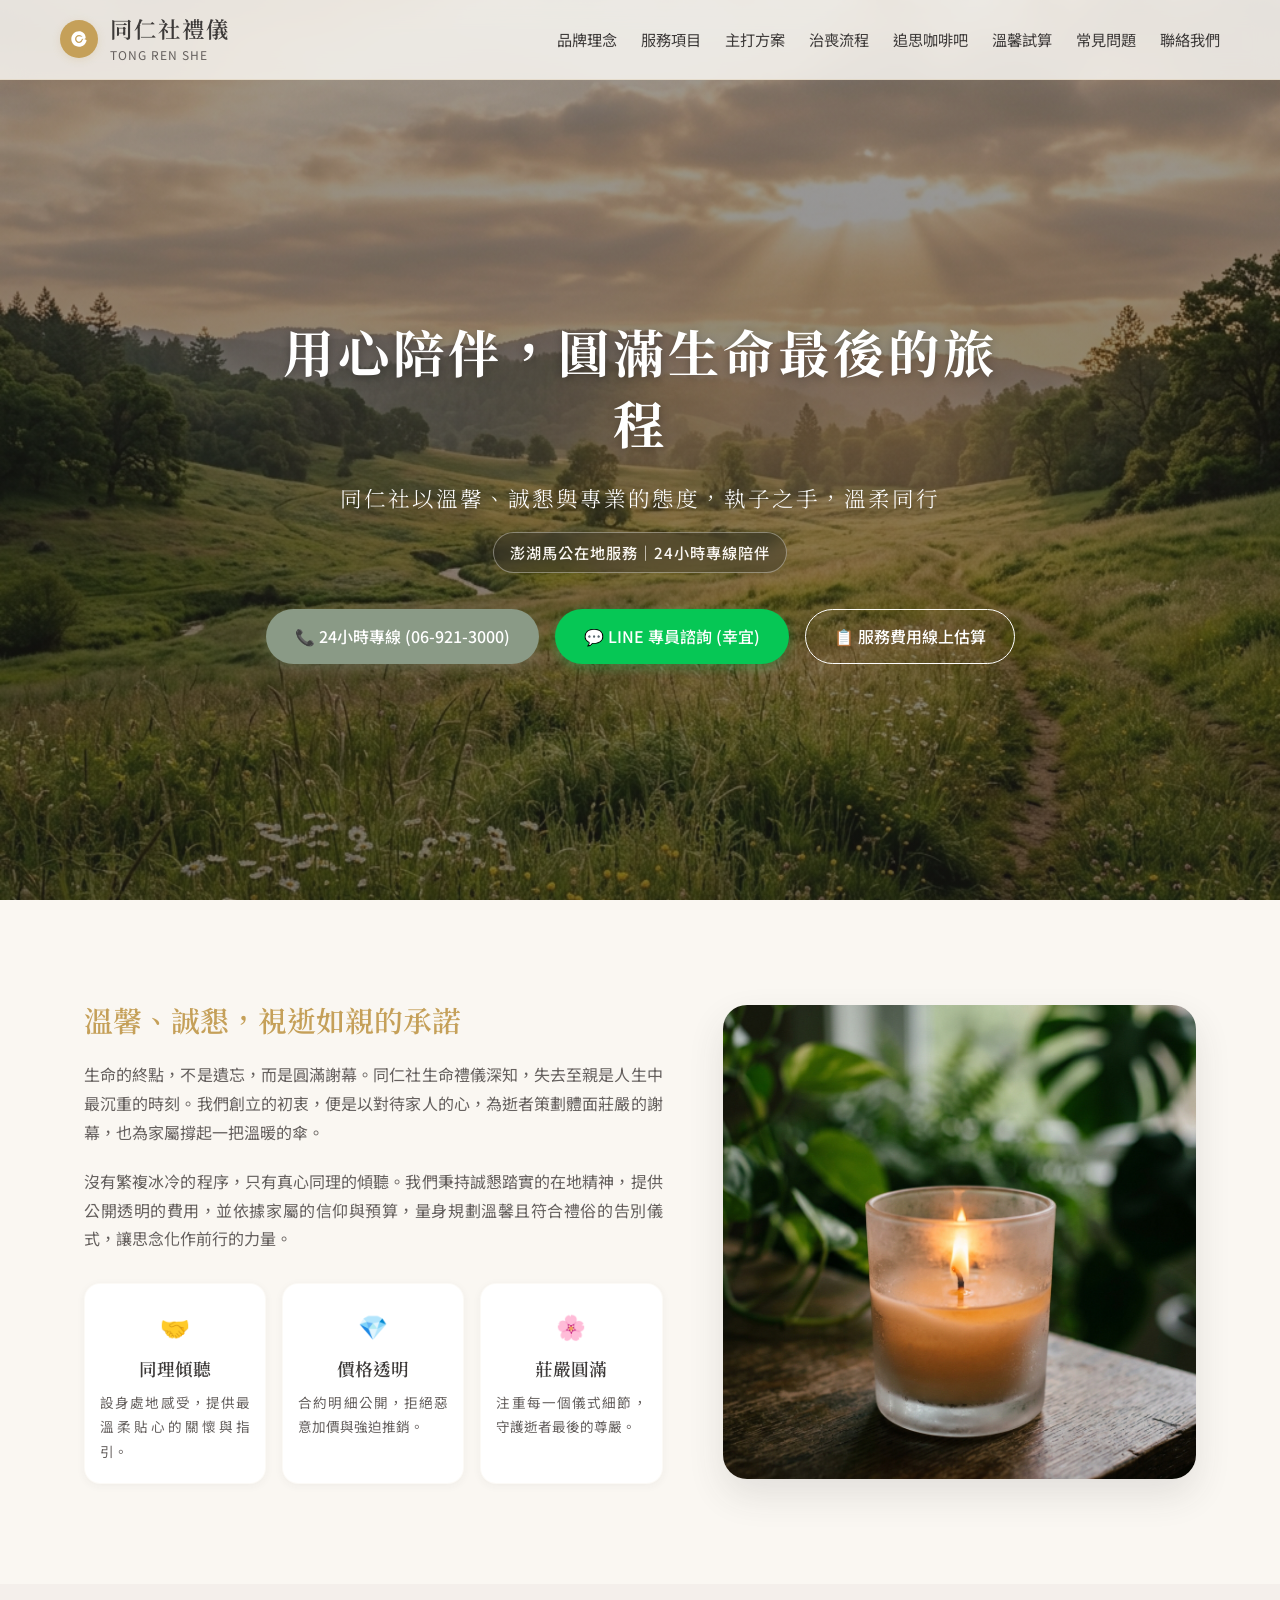
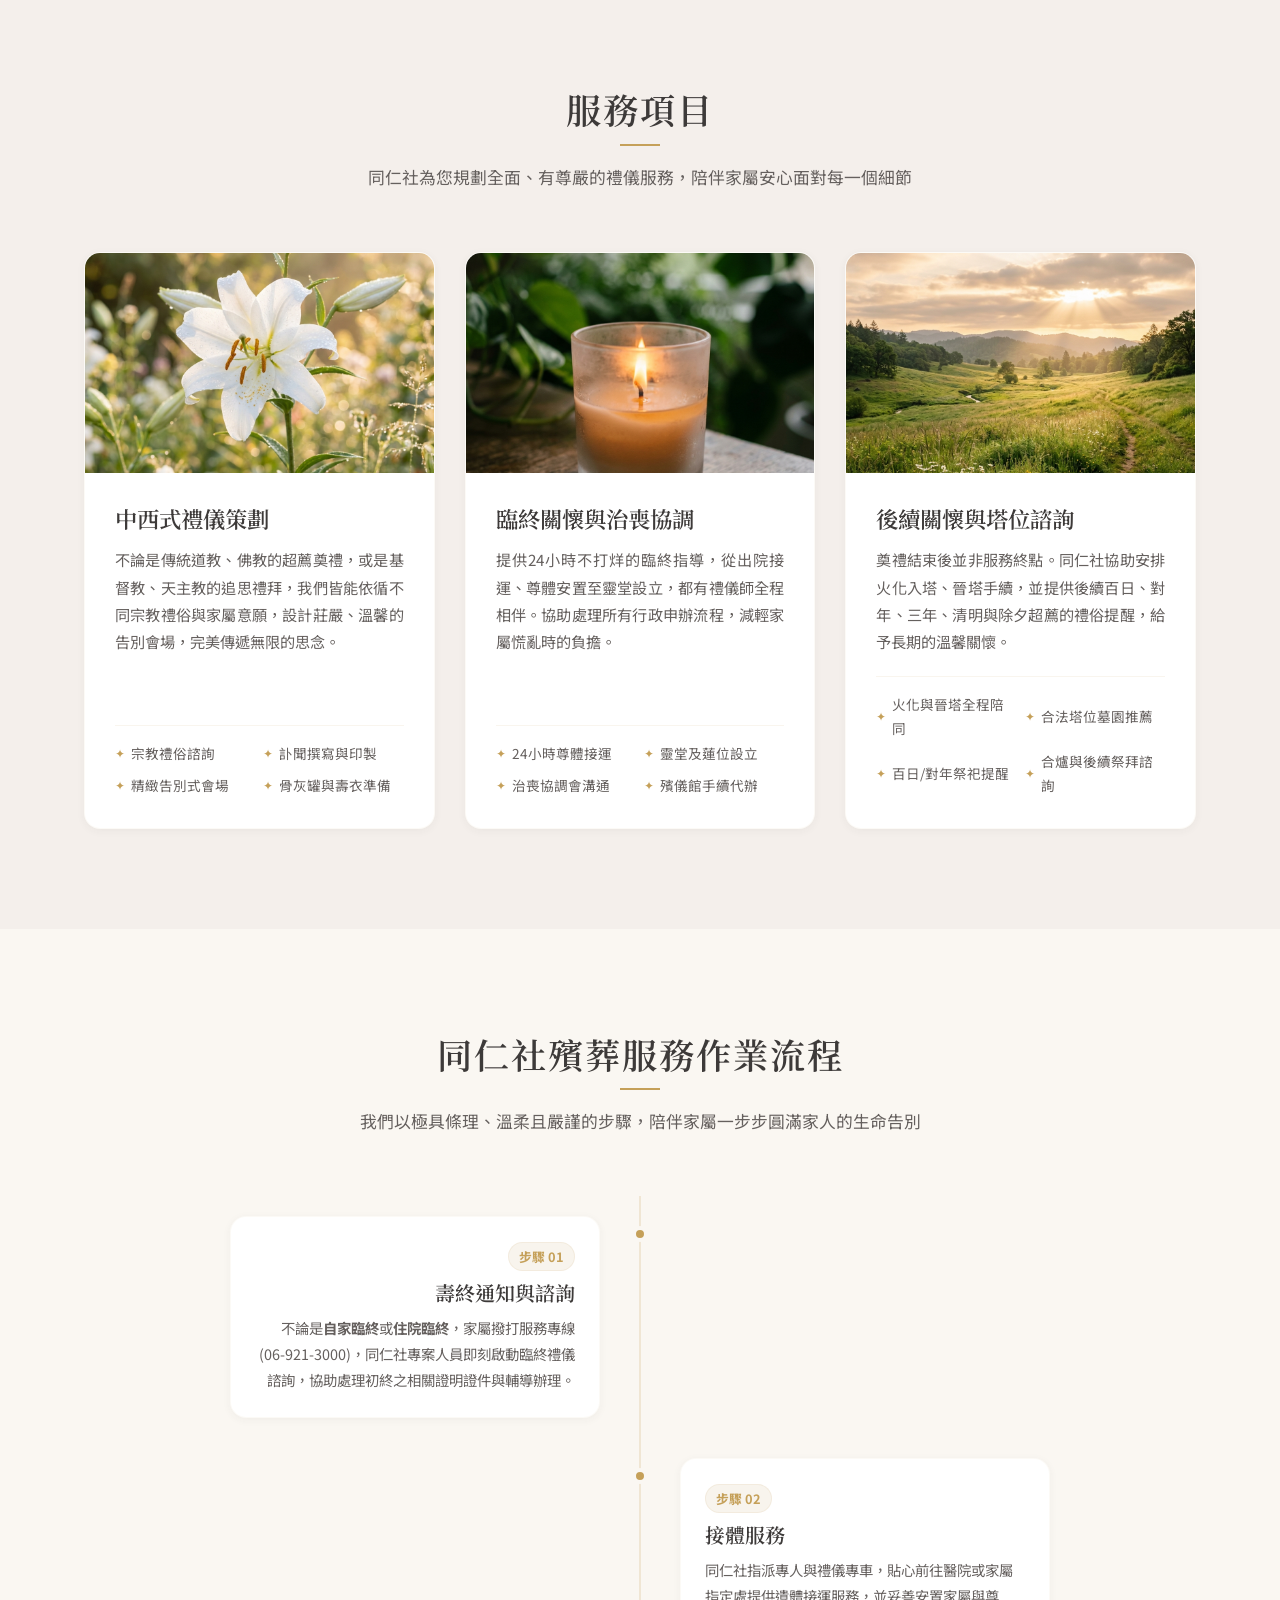
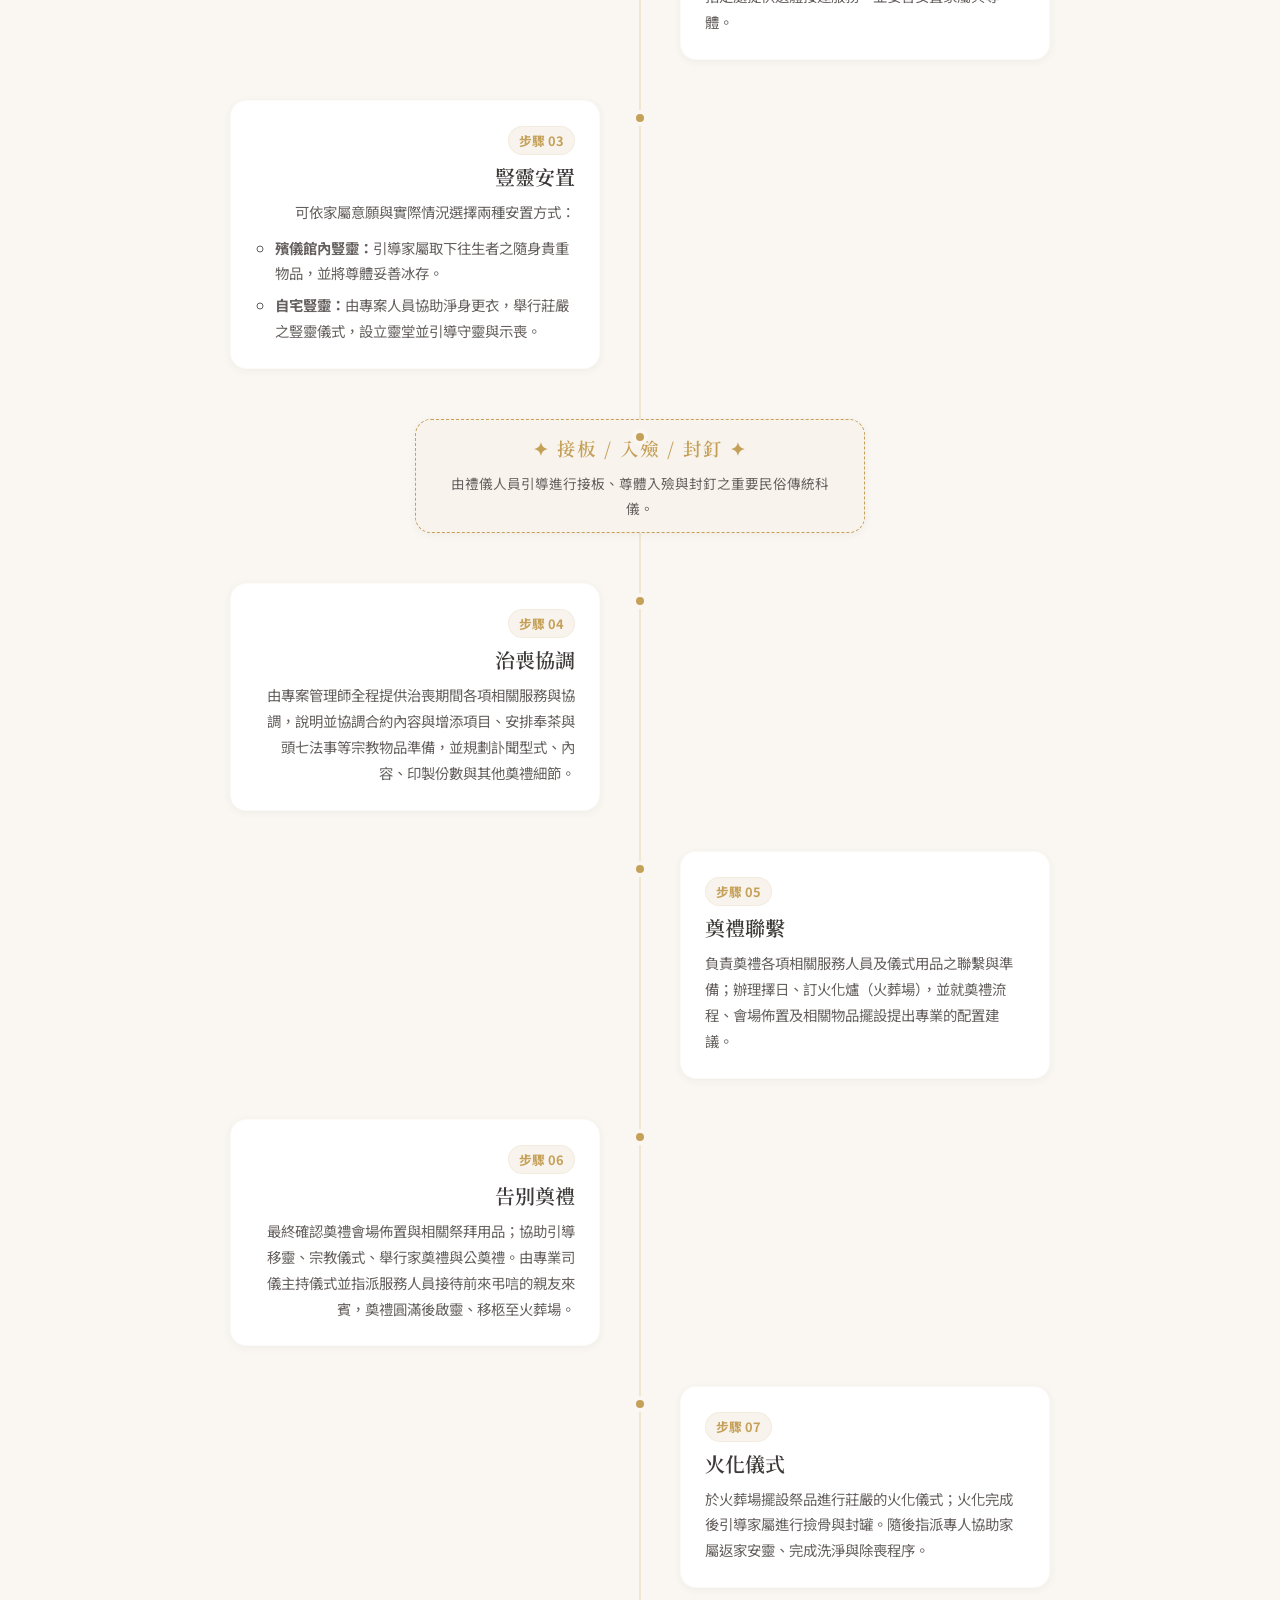
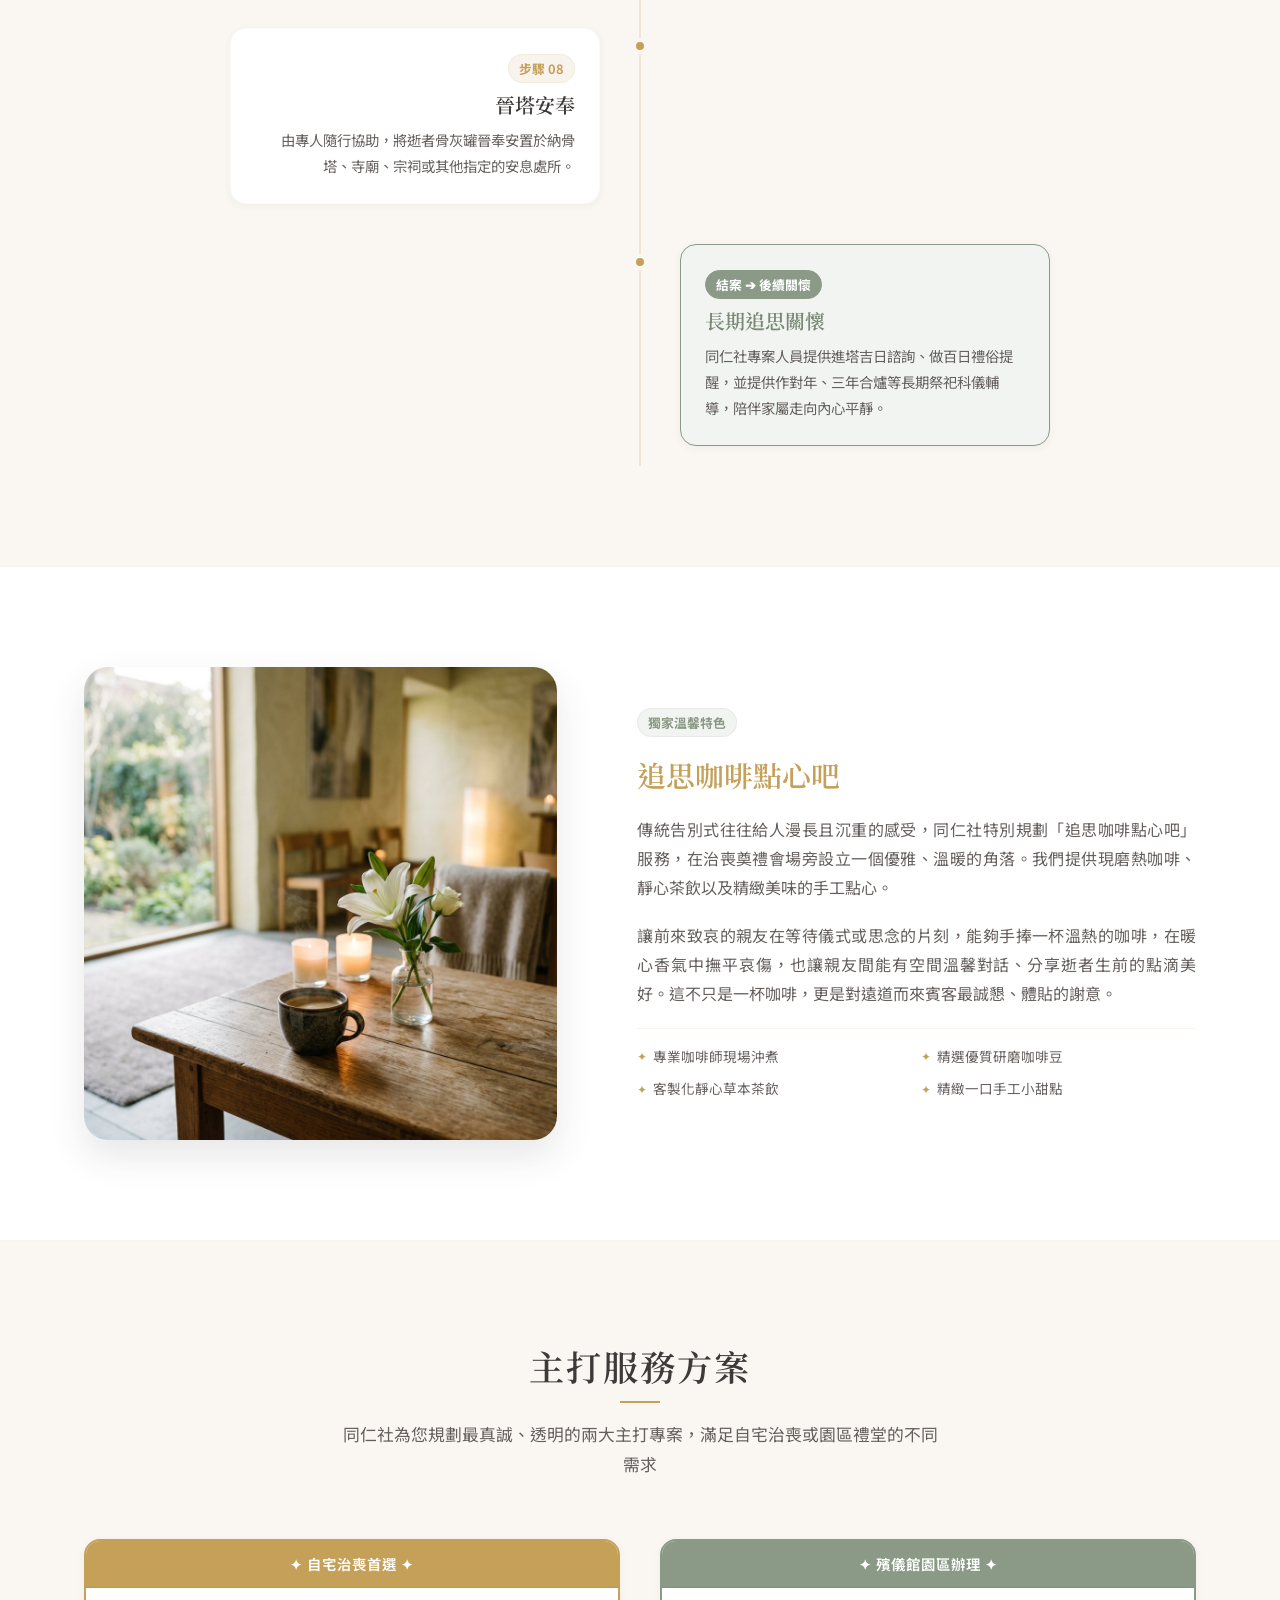
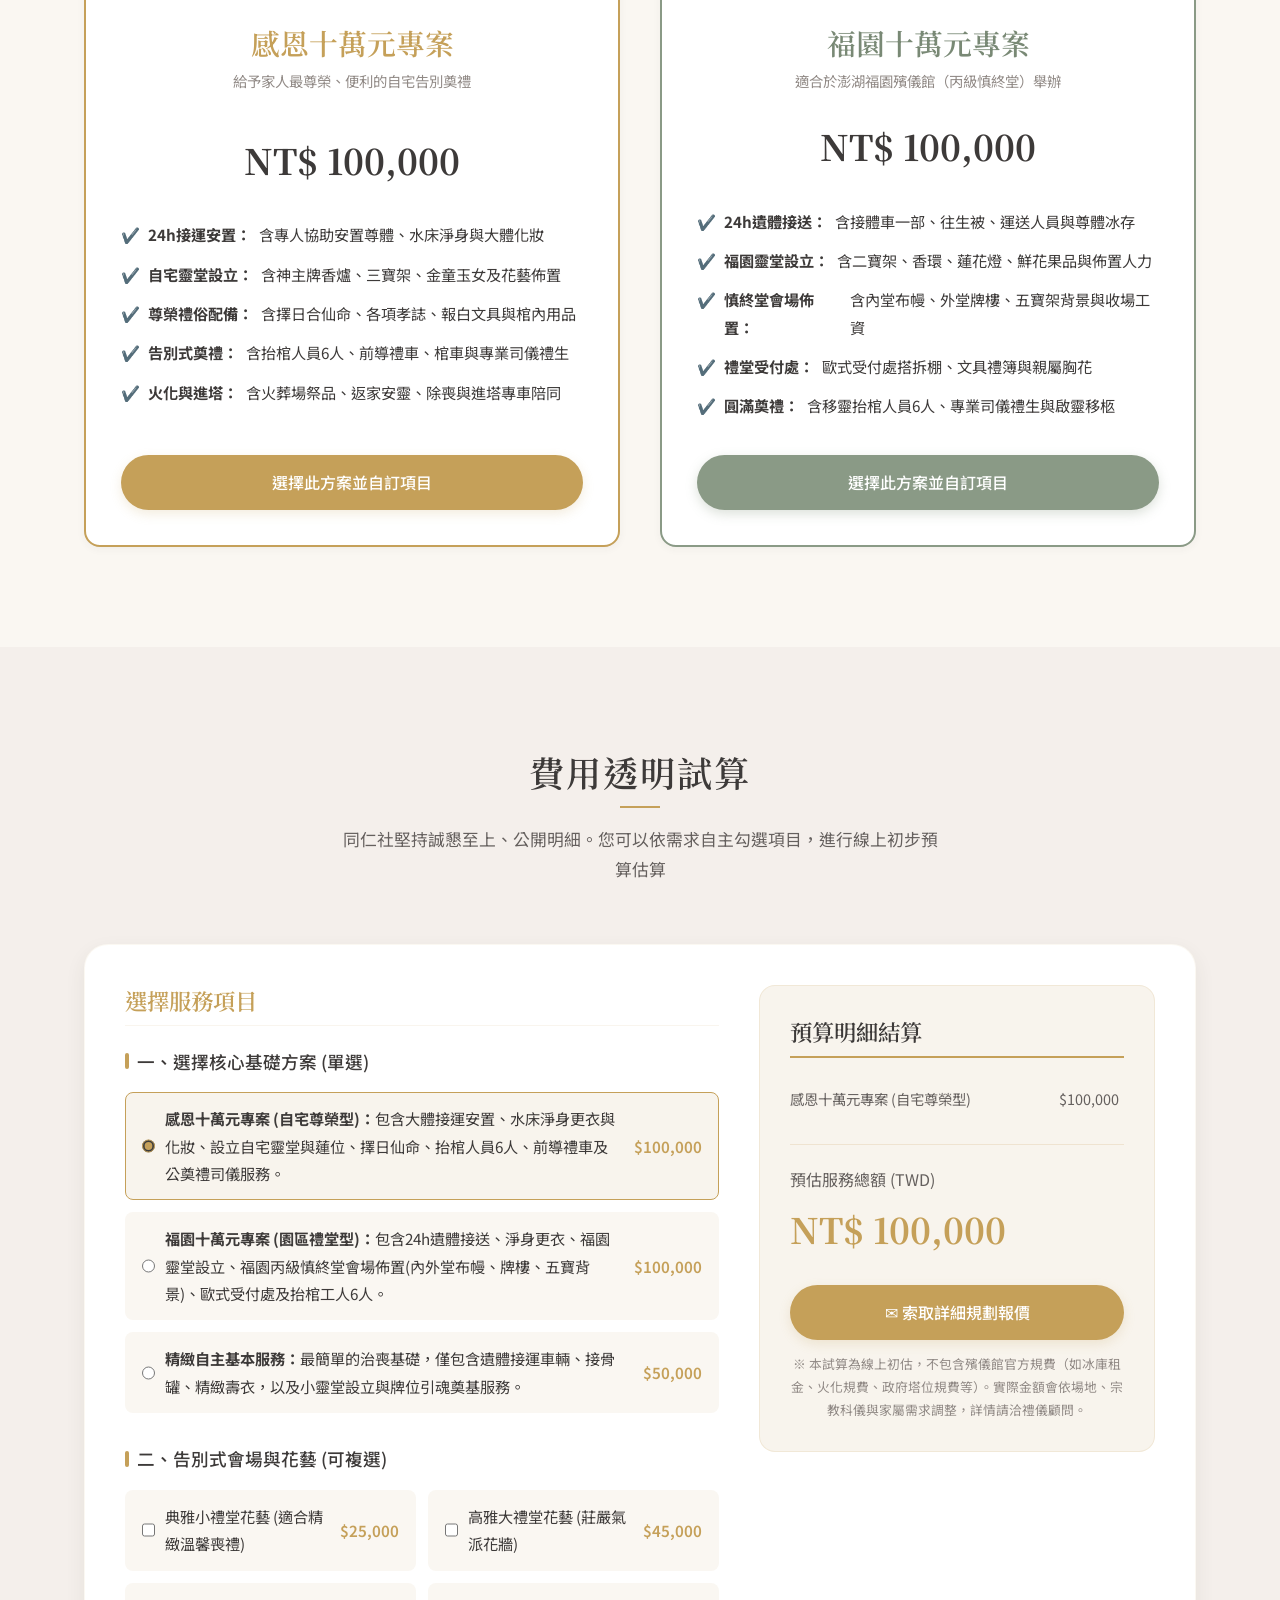
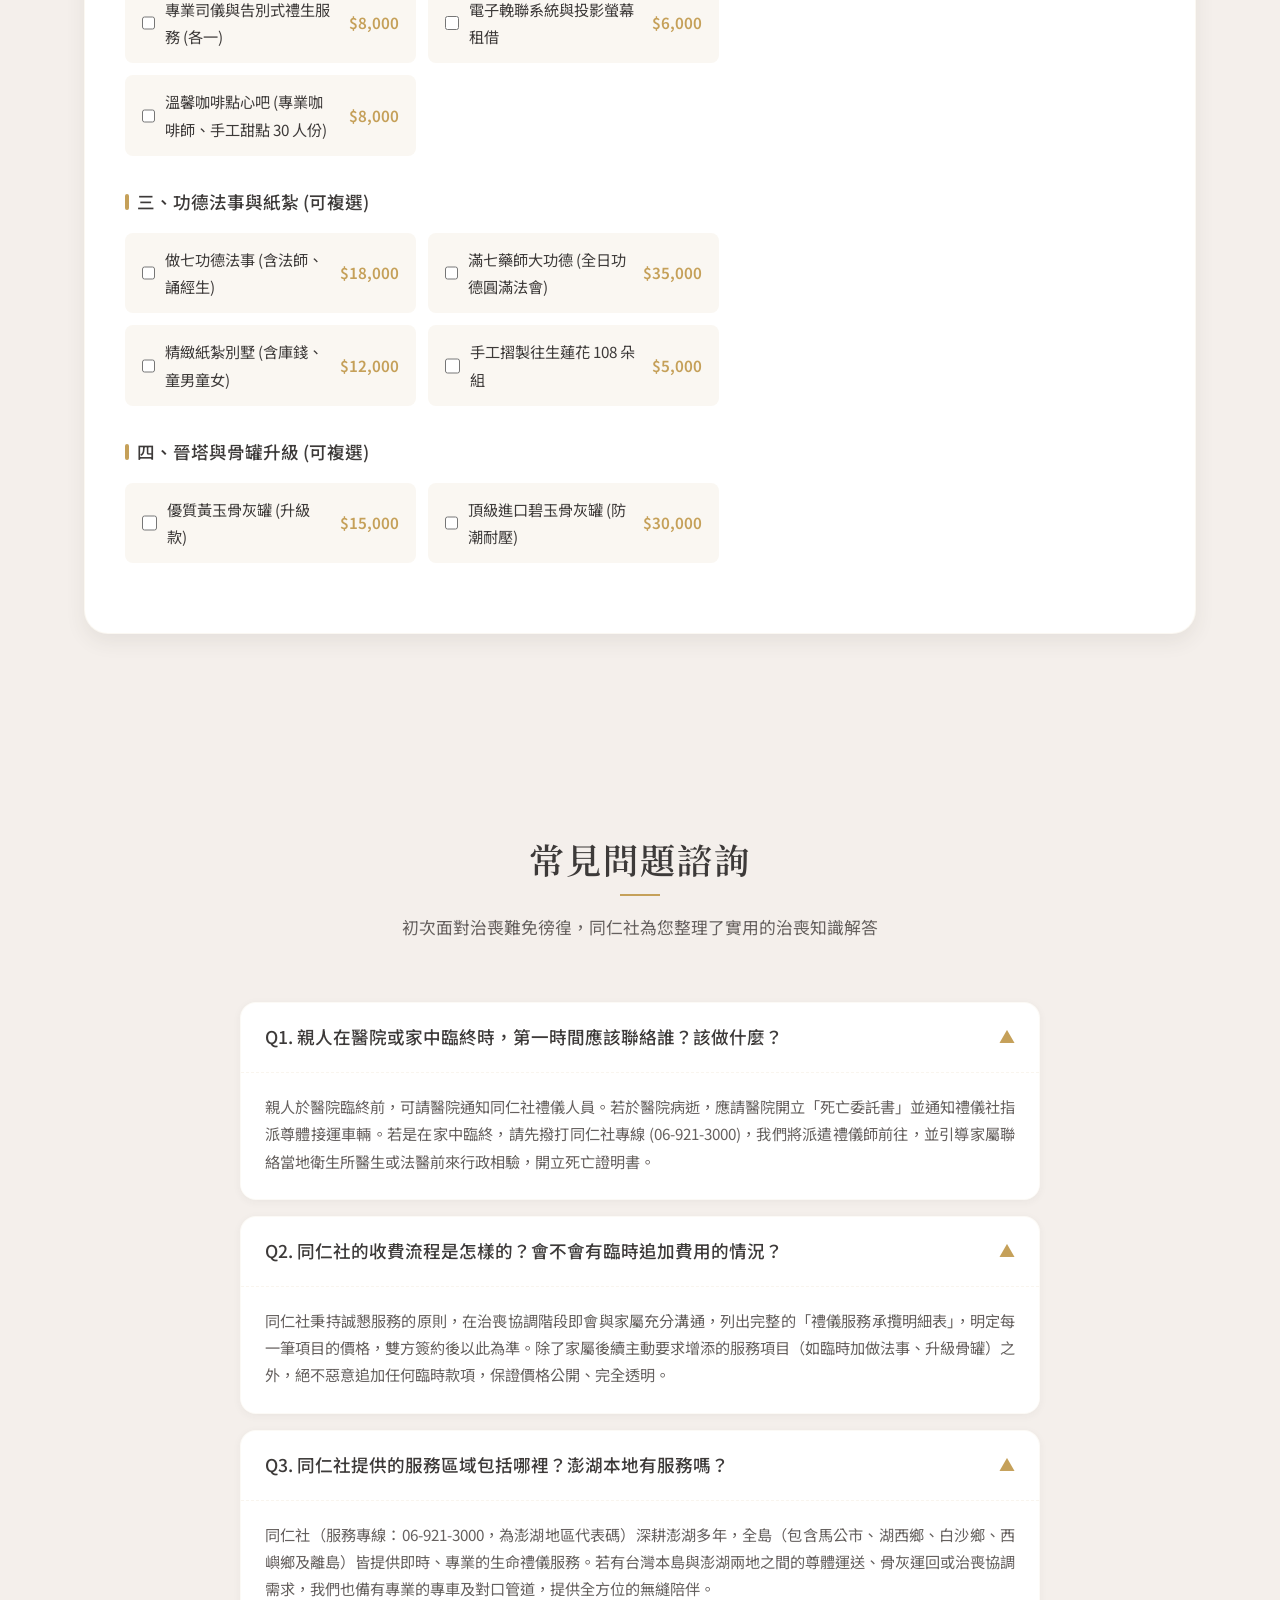
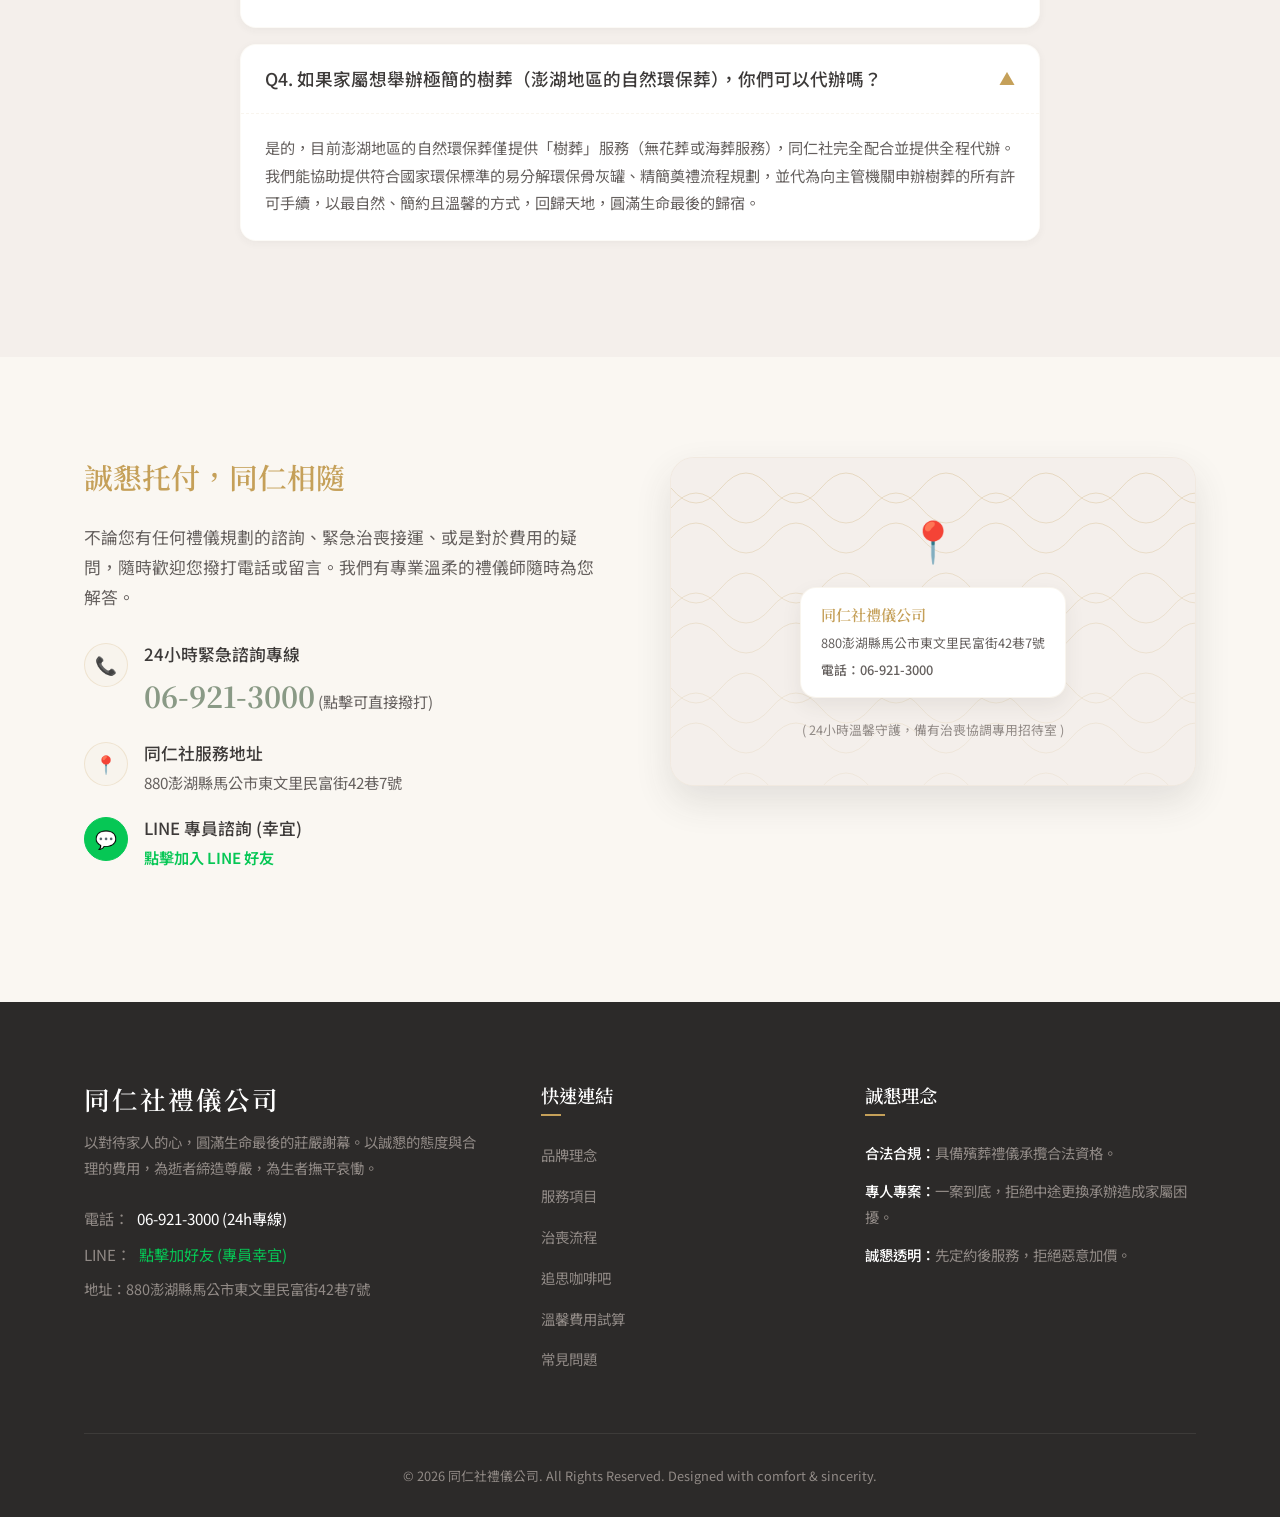
==== index.html @ b0826b0a "Update background images to JPG, modify index.html and styles.css" ====
<!DOCTYPE html>
<html lang="zh-Hant-TW">
<head>
  <meta charset="UTF-8">
  <meta name="viewport" content="width=device-width, initial-scale=1.0">
  <meta name="description" content="同仁社禮儀公司提供最溫馨、誠懇與專業的殯葬禮儀服務。陪伴您圓滿家人生命最後的旅程，價格透明、尊嚴莊重。24小時服務專線：06-921-3000。">
  <meta name="keywords" content="同仁社, 同仁社禮儀, 禮儀公司, 殯葬服務, 治喪流程, 費用試算, 告別式, 澎湖禮儀, 台南禮儀, 生命禮儀">
  <meta name="author" content="同仁社禮儀公司">
  <meta property="og:title" content="同仁社禮儀公司 | 用心陪伴，圓滿生命最後的旅程">
  <meta property="og:description" content="用最誠懇的同理心，為逝者締造莊嚴尊嚴，為生者撫平悲痛哀傷。24小時服務電話：06-921-3000。">
  <meta property="og:type" content="website">
  <meta property="og:image" content="assets/hero_bg.jpg">
  <meta name="twitter:card" content="summary_large_image">
  <title>同仁社禮儀公司 | 用心陪伴，圓滿生命最後的旅程</title>
  
  <!-- CSS Stylesheet -->
  <link rel="stylesheet" href="styles.css">
  
  <!-- Favicon icon (Traditional Chinese cloud logo) -->
  <link rel="icon" href="data:image/svg+xml,<svg xmlns=%22http://www.w3.org/2000/svg%22 viewBox=%220 0 100 100%22 fill=%22%23c5a880%22><path d=%22M50,15c-19.3,0-35,15.7-35,35s15.7,35,35,35c17.5,0,32-12.9,34.6-29.8C80.2,53.8,77,50,73,50s-7.1,3.2-7.9,7.1C63.8,63.6,57.5,68,50,68c-9.9,0-18-8.1-18-18s8.1-18,18-18c8.3,0,15.2,5.6,17.4,13.2c0.8,2.8,3.4,4.8,6.3,4.8c4.2,0,7.3-3.9,6.4-8C79,26.7,66,15,50,15z%22/><path d=%22M50,38c-6.6,0-12,5.4-12,12s5.4,12,12,12c5.3,0,9.8-3.5,11.3-8.3c0.8-2.6,3.2-4.4,6-4.4c3.9,0,6.7-3.6,5.8-7.4C70.6,43.2,61,38,50,38z%22/></svg>">
</head>
<body>

  <!-- 頂部導覽列 -->
  <header class="navbar" id="navbar">
    <div class="nav-container">
      <a href="#home" class="logo-section">
        <div class="logo-icon">
          <svg viewBox="0 0 100 100" fill="currentColor" width="22" height="22" style="display: block;">
            <path d="M50,15c-19.3,0-35,15.7-35,35s15.7,35,35,35c17.5,0,32-12.9,34.6-29.8C80.2,53.8,77,50,73,50s-7.1,3.2-7.9,7.1C63.8,63.6,57.5,68,50,68c-9.9,0-18-8.1-18-18s8.1-18,18-18c8.3,0,15.2,5.6,17.4,13.2c0.8,2.8,3.4,4.8,6.3,4.8c4.2,0,7.3-3.9,6.4-8C79,26.7,66,15,50,15z"/>
            <path d="M50,38c-6.6,0-12,5.4-12,12s5.4,12,12,12c5.3,0,9.8-3.5,11.3-8.3c0.8-2.6,3.2-4.4,6-4.4c3.9,0,6.7-3.6,5.8-7.4C70.6,43.2,61,38,50,38z"/>
          </svg>
        </div>
        <div class="logo-text">
          <h1>同仁社禮儀</h1>
          <p>TONG REN SHE</p>
        </div>
      </a>
      
      <nav class="nav-links" id="nav-links">
        <a href="#about" class="nav-item">品牌理念</a>
        <a href="#services" class="nav-item">服務項目</a>
        <a href="#packages" class="nav-item">主打方案</a>
        <a href="#process" class="nav-item">治喪流程</a>
        <a href="#coffeebar" class="nav-item">追思咖啡吧</a>
        <a href="#estimator" class="nav-item">溫馨試算</a>
        <a href="#faq" class="nav-item">常見問題</a>
        <a href="#contact" class="nav-item">聯絡我們</a>
      </nav>
      
      
      <button class="menu-toggle" id="menu-toggle" aria-label="切換選單">
        <span></span>
        <span></span>
        <span></span>
      </button>
    </div>
  </header>

  <!-- 首頁英雄區 -->
  <section id="home" class="hero">
    <div class="hero-content">
      <h2 class="reveal">用心陪伴，圓滿生命最後的旅程</h2>
      <p class="reveal reveal-delay-1">同仁社以溫馨、誠懇與專業的態度，執子之手，溫柔同行</p>
      <span class="hero-area reveal reveal-delay-1">澎湖馬公在地服務｜24小時專線陪伴</span>
      <div class="hero-btns reveal reveal-delay-2">
        <a href="tel:06-921-3000" class="btn btn-phone">📞 24小時專線 (06-921-3000)</a>
        <a href="https://line.me/ti/p/JByVvhz6DX" target="_blank" rel="noopener noreferrer" class="btn btn-phone btn-line">💬 LINE 專員諮詢 (幸宜)</a>
        <a href="#estimator" class="btn btn-outline btn-hero-outline">📋 服務費用線上估算</a>
      </div>
    </div>
  </section>

  <!-- 關於我們 / 品牌理念 -->
  <section id="about" class="section">
    <div class="container">
      <div class="about-grid">
        <div class="about-text reveal">
          <h3>溫馨、誠懇，視逝如親的承諾</h3>
          <p>
            生命的終點，不是遺忘，而是圓滿謝幕。同仁社生命禮儀深知，失去至親是人生中最沉重的時刻。我們創立的初衷，便是以對待家人的心，為逝者策劃體面莊嚴的謝幕，也為家屬撐起一把溫暖的傘。
          </p>
          <p>
            沒有繁複冰冷的程序，只有真心同理的傾聽。我們秉持誠懇踏實的在地精神，提供公開透明的費用，並依據家屬的信仰與預算，量身規劃溫馨且符合禮俗的告別儀式，讓思念化作前行的力量。
          </p>
          
          <div class="philosophy-cards">
            <div class="ph-card">
              <div class="ph-card-icon">🤝</div>
              <h4>同理傾聽</h4>
              <p>設身處地感受，提供最溫柔貼心的關懷與指引。</p>
            </div>
            <div class="ph-card">
              <div class="ph-card-icon">💎</div>
              <h4>價格透明</h4>
              <p>合約明細公開，拒絕惡意加價與強迫推銷。</p>
            </div>
            <div class="ph-card">
              <div class="ph-card-icon">🌸</div>
              <h4>莊嚴圓滿</h4>
              <p>注重每一個儀式細節，守護逝者最後的尊嚴。</p>
            </div>
          </div>
        </div>
        
        <div class="about-image reveal reveal-delay-2">
          <img src="assets/about_bg.jpg" alt="同仁社生命禮儀理念圖">
        </div>
      </div>
    </div>
  </section>

  <!-- 服務項目 -->
  <section id="services" class="section section-bg-accent">
    <div class="container">
      <div class="section-header reveal">
        <h2>服務項目</h2>
        <p>同仁社為您規劃全面、有尊嚴的禮儀服務，陪伴家屬安心面對每一個細節</p>
      </div>
      
      <div class="services-grid">
        <!-- 服務 1 -->
        <div class="service-card reveal">
          <div class="service-img">
            <img src="assets/service_bg.jpg" alt="中西式禮儀策劃">
          </div>
          <div class="service-body">
            <h3>中西式禮儀策劃</h3>
            <p>
              不論是傳統道教、佛教的超薦奠禮，或是基督教、天主教的追思禮拜，我們皆能依循不同宗教禮俗與家屬意願，設計莊嚴、溫馨的告別會場，完美傳遞無限的思念。
            </p>
            <ul class="service-list">
              <li>宗教禮俗諮詢</li>
              <li>訃聞撰寫與印製</li>
              <li>精緻告別式會場</li>
              <li>骨灰罐與壽衣準備</li>
            </ul>
          </div>
        </div>
        
        <!-- 服務 2 -->
        <div class="service-card reveal reveal-delay-1">
          <div class="service-img">
            <!-- 使用蠟燭圖作為陪伴的意象 -->
            <img src="assets/about_bg.jpg" alt="臨終關懷與協調">
          </div>
          <div class="service-body">
            <h3>臨終關懷與治喪協調</h3>
            <p>
              提供24小時不打烊的臨終指導，從出院接運、尊體安置至靈堂設立，都有禮儀師全程相伴。協助處理所有行政申辦流程，減輕家屬慌亂時的負擔。
            </p>
            <ul class="service-list">
              <li>24小時尊體接運</li>
              <li>靈堂及蓮位設立</li>
              <li>治喪協調會溝通</li>
              <li>殯儀館手續代辦</li>
            </ul>
          </div>
        </div>
        
        <!-- 服務 3 -->
        <div class="service-card reveal reveal-delay-2">
          <div class="service-img">
            <!-- 使用晨曦圖象徵新生的開始與安息 -->
            <img src="assets/hero_bg.jpg" alt="後續關懷與塔位">
          </div>
          <div class="service-body">
            <h3>後續關懷與塔位諮詢</h3>
            <p>
              奠禮結束後並非服務終點。同仁社協助安排火化入塔、晉塔手續，並提供後續百日、對年、三年、清明與除夕超薦的禮俗提醒，給予長期的溫馨關懷。
            </p>
            <ul class="service-list">
              <li>火化與晉塔全程陪同</li>
              <li>合法塔位墓園推薦</li>
              <li>百日/對年祭祀提醒</li>
              <li>合爐與後續祭拜諮詢</li>
            </ul>
          </div>
        </div>
      </div>
    </div>
  </section>

  <!-- 治喪流程 -->
  <section id="process" class="section">
    <div class="container">
      <div class="section-header reveal">
        <h2>同仁社殯葬服務作業流程</h2>
        <p>我們以極具條理、溫柔且嚴謹的步驟，陪伴家屬一步步圓滿家人的生命告別</p>
      </div>
      
      <div class="timeline">
        <!-- 步驟 1 -->
        <div class="timeline-item reveal">
          <div class="timeline-dot"></div>
          <div class="timeline-card">
            <span class="timeline-step">步驟 01</span>
            <h3>壽終通知與諮詢</h3>
            <p>
              不論是<strong>自家臨終</strong>或<strong>住院臨終</strong>，家屬撥打服務專線 (06-921-3000)，同仁社專案人員即刻啟動臨終禮儀諮詢，協助處理初終之相關證明證件與輔導辦理。
            </p>
          </div>
        </div>
        
        <!-- 步驟 2 -->
        <div class="timeline-item reveal">
          <div class="timeline-dot"></div>
          <div class="timeline-card">
            <span class="timeline-step">步驟 02</span>
            <h3>接體服務</h3>
            <p>
              同仁社指派專人與禮儀專車，貼心前往醫院或家屬指定處提供遺體接運服務，並妥善安置家屬與尊體。
            </p>
          </div>
        </div>
        
        <!-- 步驟 3 -->
        <div class="timeline-item reveal">
          <div class="timeline-dot"></div>
          <div class="timeline-card">
            <span class="timeline-step">步驟 03</span>
            <h3>豎靈安置</h3>
            <p style="margin-bottom: 10px;">可依家屬意願與實際情況選擇兩種安置方式：</p>
            <ul style="list-style-type: circle; padding-left: 20px; font-size: 0.9rem; color: var(--text-secondary); text-align: left;">
              <li style="margin-bottom: 6px;"><strong>殯儀館內豎靈：</strong>引導家屬取下往生者之隨身貴重物品，並將尊體妥善冰存。</li>
              <li><strong>自宅豎靈：</strong>由專案人員協助淨身更衣，舉行莊嚴之豎靈儀式，設立靈堂並引導守靈與示喪。</li>
            </ul>
          </div>
        </div>

        <!-- 儀式分界標記：接板 / 入殮 / 封釘 -->
        <div class="timeline-item reveal" style="width: 100%; left: 0; text-align: center; padding: 30px 0;">
          <div class="timeline-dot" style="left: 50%; transform: translateX(-50%); top: 40px;"></div>
          <div style="display: inline-block; background-color: var(--color-gold-light); border: 1px dashed var(--color-gold); padding: 12px 30px; border-radius: var(--radius-md); box-shadow: var(--shadow-sm); max-width: 450px;">
            <span style="font-family: var(--font-serif); font-size: 1.15rem; font-weight: 600; color: var(--color-gold); letter-spacing: 2px;">✦ 接板 / 入殮 / 封釘 ✦</span>
            <p style="font-size: 0.85rem; color: var(--text-secondary); margin-top: 6px; margin-bottom: 0;">由禮儀人員引導進行接板、尊體入殮與封釘之重要民俗傳統科儀。</p>
          </div>
        </div>
        
        <!-- 步驟 4 -->
        <div class="timeline-item reveal">
          <div class="timeline-dot"></div>
          <div class="timeline-card">
            <span class="timeline-step">步驟 04</span>
            <h3>治喪協調</h3>
            <p>
              由專案管理師全程提供治喪期間各項相關服務與協調，說明並協調合約內容與增添項目、安排奉茶與頭七法事等宗教物品準備，並規劃訃聞型式、內容、印製份數與其他奠禮細節。
            </p>
          </div>
        </div>
        
        <!-- 步驟 5 -->
        <div class="timeline-item reveal">
          <div class="timeline-dot"></div>
          <div class="timeline-card">
            <span class="timeline-step">步驟 05</span>
            <h3>奠禮聯繫</h3>
            <p>
              負責奠禮各項相關服務人員及儀式用品之聯繫與準備；辦理擇日、訂火化爐（火葬場），並就奠禮流程、會場佈置及相關物品擺設提出專業的配置建議。
            </p>
          </div>
        </div>
        
        <!-- 步驟 6 -->
        <div class="timeline-item reveal">
          <div class="timeline-dot"></div>
          <div class="timeline-card">
            <span class="timeline-step">步驟 06</span>
            <h3>告別奠禮</h3>
            <p>
              最終確認奠禮會場佈置與相關祭拜用品；協助引導移靈、宗教儀式、舉行家奠禮與公奠禮。由專業司儀主持儀式並指派服務人員接待前來弔唁的親友來賓，奠禮圓滿後啟靈、移柩至火葬場。
            </p>
          </div>
        </div>

        <!-- 步驟 7 -->
        <div class="timeline-item reveal">
          <div class="timeline-dot"></div>
          <div class="timeline-card">
            <span class="timeline-step">步驟 07</span>
            <h3>火化儀式</h3>
            <p>
              於火葬場擺設祭品進行莊嚴的火化儀式；火化完成後引導家屬進行撿骨與封罐。隨後指派專人協助家屬返家安靈、完成洗淨與除喪程序。
            </p>
          </div>
        </div>

        <!-- 步驟 8 -->
        <div class="timeline-item reveal">
          <div class="timeline-dot"></div>
          <div class="timeline-card">
            <span class="timeline-step">步驟 08</span>
            <h3>晉塔安奉</h3>
            <p>
              由專人隨行協助，將逝者骨灰罐晉奉安置於納骨塔、寺廟、宗祠或其他指定的安息處所。
            </p>
          </div>
        </div>

        <!-- 後續關懷 -->
        <div class="timeline-item reveal">
          <div class="timeline-dot"></div>
          <div class="timeline-card" style="border-color: var(--color-green); background-color: var(--color-green-light);">
            <span class="timeline-step" style="background-color: var(--color-green); color: white; border-color: var(--color-green);">結案 ➔ 後續關懷</span>
            <h3 style="color: var(--color-green-hover);">長期追思關懷</h3>
            <p>
              同仁社專案人員提供進塔吉日諮詢、做百日禮俗提醒，並提供作對年、三年合爐等長期祭祀科儀輔導，陪伴家屬走向內心平靜。
            </p>
          </div>
        </div>
      </div>
    </div>
  </section>

  <!-- 追思咖啡點心吧展示區區塊 -->
  <section id="coffeebar" class="section section-bg-accent" style="background-color: var(--bg-secondary); border-top: 1px solid rgba(197, 160, 89, 0.1); border-bottom: 1px solid rgba(197, 160, 89, 0.1);">
    <div class="container">
      <div class="about-grid coffee-grid">
        <div class="about-image reveal">
          <img src="assets/coffee_bar.jpg" alt="同仁社告別式溫馨咖啡吧">
        </div>
        <div class="about-text reveal reveal-delay-2" style="padding-left: 20px;">
          <span class="timeline-step" style="background-color: var(--color-green-light); color: var(--color-green); border-color: rgba(138, 154, 134, 0.1);">獨家溫馨特色</span>
          <h3 style="margin-top: 10px; font-size: 1.8rem; margin-bottom: 20px; color: var(--color-gold);">追思咖啡點心吧</h3>
          <p>
            傳統告別式往往給人漫長且沉重的感受，同仁社特別規劃「追思咖啡點心吧」服務，在治喪奠禮會場旁設立一個優雅、溫暖的角落。我們提供現磨熱咖啡、靜心茶飲以及精緻美味的手工點心。
          </p>
          <p>
            讓前來致哀的親友在等待儀式或思念的片刻，能夠手捧一杯溫熱的咖啡，在暖心香氣中撫平哀傷，也讓親友間能有空間溫馨對話、分享逝者生前的點滴美好。這不只是一杯咖啡，更是對遠道而來賓客最誠懇、體貼的謝意。
          </p>
          <ul class="service-list" style="margin-top: 20px; grid-template-columns: 1fr 1fr;">
            <li>專業咖啡師現場沖煮</li>
            <li>精選優質研磨咖啡豆</li>
            <li>客製化靜心草本茶飲</li>
            <li>精緻一口手工小甜點</li>
          </ul>
        </div>
      </div>
    </div>
  </section>

  <!-- 主打專案區 -->
  <section id="packages" class="section" style="background-color: var(--bg-primary);">
    <div class="container">
      <div class="section-header reveal">
        <h2>主打服務方案</h2>
        <p>同仁社為您規劃最真誠、透明的兩大主打專案，滿足自宅治喪或園區禮堂的不同需求</p>
      </div>
      
      <div class="package-grid">
        <!-- 方案 1 -->
        <div class="service-card reveal" style="border: 2px solid var(--color-gold); position: relative; background-color: var(--bg-secondary);">
          <div style="background-color: var(--color-gold); color: white; padding: 10px 20px; font-size: 0.9rem; font-weight: 600; text-align: center; letter-spacing: 1px; border-bottom: 1px solid rgba(0, 0, 0, 0.05);">
            ✦ 自宅治喪首選 ✦
          </div>
          <div class="service-body" style="padding: 35px; display: flex; flex-direction: column; height: 100%;">
            <h3 style="font-size: 1.8rem; color: var(--color-gold); text-align: center; margin-bottom: 5px;">感恩十萬元專案</h3>
            <p style="text-align: center; font-size: 0.9rem; color: var(--text-muted); margin-bottom: 20px;">給予家人最尊榮、便利的自宅告別奠禮</p>
            <div style="font-family: var(--font-serif); font-size: 2.2rem; font-weight: 700; color: var(--text-primary); text-align: center; margin-bottom: 30px;">
              NT$ 100,000
            </div>
            <ul style="display: flex; flex-direction: column; gap: 12px; margin-bottom: 35px; font-size: 0.95rem; flex-grow: 1;">
              <li style="display: flex; align-items: start; gap: 8px;">✔️ <strong>24h接運安置：</strong>含專人協助安置尊體、水床淨身與大體化妝</li>
              <li style="display: flex; align-items: start; gap: 8px;">✔️ <strong>自宅靈堂設立：</strong>含神主牌香爐、三寶架、金童玉女及花藝佈置</li>
              <li style="display: flex; align-items: start; gap: 8px;">✔️ <strong>尊榮禮俗配備：</strong>含擇日合仙命、各項孝誌、報白文具與棺內用品</li>
              <li style="display: flex; align-items: start; gap: 8px;">✔️ <strong>告別式奠禮：</strong>含抬棺人員6人、前導禮車、棺車與專業司儀禮生</li>
              <li style="display: flex; align-items: start; gap: 8px;">✔️ <strong>火化與進塔：</strong>含火葬場祭品、返家安靈、除喪與進塔專車陪同</li>
            </ul>
            <a href="#estimator" class="btn btn-primary select-pkg-btn" data-pkg-id="pkg-gratitude" style="width: 100%; text-align: center; margin-top: auto;">選擇此方案並自訂項目</a>
          </div>
        </div>
        
        <!-- 方案 2 -->
        <div class="service-card reveal reveal-delay-2" style="border: 2px solid var(--color-green); position: relative; background-color: var(--bg-secondary);">
          <div style="background-color: var(--color-green); color: white; padding: 10px 20px; font-size: 0.9rem; font-weight: 600; text-align: center; letter-spacing: 1px; border-bottom: 1px solid rgba(0, 0, 0, 0.05);">
            ✦ 殯儀館園區辦理 ✦
          </div>
          <div class="service-body" style="padding: 35px; display: flex; flex-direction: column; height: 100%;">
            <h3 style="font-size: 1.8rem; color: var(--color-green-hover); text-align: center; margin-bottom: 5px;">福園十萬元專案</h3>
            <p style="text-align: center; font-size: 0.9rem; color: var(--text-muted); margin-bottom: 20px;">適合於澎湖福園殯儀館（丙級慎終堂）舉辦</p>
            <div style="font-family: var(--font-serif); font-size: 2.2rem; font-weight: 700; color: var(--text-primary); text-align: center; margin-bottom: 30px;">
              NT$ 100,000
            </div>
            <ul style="display: flex; flex-direction: column; gap: 12px; margin-bottom: 35px; font-size: 0.95rem; flex-grow: 1;">
              <li style="display: flex; align-items: start; gap: 8px;">✔️ <strong>24h遺體接送：</strong>含接體車一部、往生被、運送人員與尊體冰存</li>
              <li style="display: flex; align-items: start; gap: 8px;">✔️ <strong>福園靈堂設立：</strong>含二寶架、香環、蓮花燈、鮮花果品與佈置人力</li>
              <li style="display: flex; align-items: start; gap: 8px;">✔️ <strong>慎終堂會場佈置：</strong>含內堂布幔、外堂牌樓、五寶架背景與收場工資</li>
              <li style="display: flex; align-items: start; gap: 8px;">✔️ <strong>禮堂受付處：</strong>歐式受付處搭拆棚、文具禮簿與親屬胸花</li>
              <li style="display: flex; align-items: start; gap: 8px;">✔️ <strong>圓滿奠禮：</strong>含移靈抬棺人員6人、專業司儀禮生與啟靈移柩</li>
            </ul>
            <a href="#estimator" class="btn btn-phone select-pkg-btn" data-pkg-id="pkg-fuyuan" style="width: 100%; text-align: center; margin-top: auto; background-color: var(--color-green);">選擇此方案並自訂項目</a>
          </div>
        </div>
      </div>
    </div>
  </section>

  <!-- 溫馨預算試算器 -->
  <section id="estimator" class="section section-bg-accent">
    <div class="container">
      <div class="section-header reveal">
        <h2>費用透明試算</h2>
        <p>同仁社堅持誠懇至上、公開明細。您可以依需求自主勾選項目，進行線上初步預算估算</p>
      </div>
      
      <div class="estimator-container reveal">
        <div class="estimator-options">
          <h3>選擇服務項目</h3>
          
          <!-- 分組 1：選擇核心基礎方案 -->
          <div class="option-group">
            <div class="option-group-title">一、選擇核心基礎方案 (單選)</div>
            <div class="options-list" style="grid-template-columns: 1fr;">
              <label class="option-item base-pkg-item selected" id="lbl-pkg-gratitude">
                <span class="option-checkbox">
                  <input type="radio" name="base-package" value="100000" id="pkg-gratitude" checked data-name="感恩十萬元專案 (自宅尊榮型)">
                  <span><strong>感恩十萬元專案 (自宅尊榮型)：</strong>包含大體接運安置、水床淨身更衣與化妝、設立自宅靈堂與蓮位、擇日仙命、抬棺人員6人、前導禮車及公奠禮司儀服務。</span>
                </span>
                <span class="option-price">$100,000</span>
              </label>
              
              <label class="option-item base-pkg-item" id="lbl-pkg-fuyuan">
                <span class="option-checkbox">
                  <input type="radio" name="base-package" value="100000" id="pkg-fuyuan" data-name="福園十萬元專案 (園區禮堂型)">
                  <span><strong>福園十萬元專案 (園區禮堂型)：</strong>包含24h遺體接送、淨身更衣、福園靈堂設立、福園丙級慎終堂會場佈置(內外堂布幔、牌樓、五寶背景)、歐式受付處及抬棺工人6人。</span>
                </span>
                <span class="option-price">$100,000</span>
              </label>

              <label class="option-item base-pkg-item" id="lbl-pkg-custom">
                <span class="option-checkbox">
                  <input type="radio" name="base-package" value="50000" id="pkg-custom" data-name="精緻自主方案 (基本接運與安置)">
                  <span><strong>精緻自主基本服務：</strong>最簡單的治喪基礎，僅包含遺體接運車輛、接骨罐、精緻壽衣，以及小靈堂設立與牌位引魂奠基服務。</span>
                </span>
                <span class="option-price">$50,000</span>
              </label>
            </div>
          </div>
          
          <!-- 分組 2：會場佈置與儀式 -->
          <div class="option-group">
            <div class="option-group-title">二、告別式會場與花藝 (可複選)</div>
            <div class="options-list">
              <label class="option-item" data-price="25000">
                <span class="option-checkbox">
                  <input type="checkbox" class="calc-trigger" value="25000" data-name="典雅小禮堂花藝">
                  <span>典雅小禮堂花藝 (適合精緻溫馨喪禮)</span>
                </span>
                <span class="option-price">$25,000</span>
              </label>
              <label class="option-item" data-price="45000">
                <span class="option-checkbox">
                  <input type="checkbox" class="calc-trigger" value="45000" data-name="高雅大禮堂花藝">
                  <span>高雅大禮堂花藝 (莊嚴氣派花牆)</span>
                </span>
                <span class="option-price">$45,000</span>
              </label>
              <label class="option-item" data-price="8000">
                <span class="option-checkbox">
                  <input type="checkbox" class="calc-trigger" value="8000" data-name="司儀與禮生服務">
                  <span>專業司儀與告別式禮生服務 (各一)</span>
                </span>
                <span class="option-price">$8,000</span>
              </label>
              <label class="option-item" data-price="6000">
                <span class="option-checkbox">
                  <input type="checkbox" class="calc-trigger" value="6000" data-name="電子輓聯與螢幕">
                  <span>電子輓聯系統與投影螢幕租借</span>
                </span>
                <span class="option-price">$6,000</span>
              </label>
              <label class="option-item" data-price="8000">
                <span class="option-checkbox">
                  <input type="checkbox" class="calc-trigger" value="8000" data-name="溫馨咖啡點心吧">
                  <span>溫馨咖啡點心吧 (專業咖啡師、手工甜點 30 人份)</span>
                </span>
                <span class="option-price">$8,000</span>
              </label>
            </div>
          </div>
          
          <!-- 分組 3：法事與超薦 -->
          <div class="option-group">
            <div class="option-group-title">三、功德法事與紙紮 (可複選)</div>
            <div class="options-list">
              <label class="option-item" data-price="18000">
                <span class="option-checkbox">
                  <input type="checkbox" class="calc-trigger" value="18000" data-name="做七功德法事">
                  <span>做七功德法事 (含法師、誦經生)</span>
                </span>
                <span class="option-price">$18,000</span>
              </label>
              <label class="option-item" data-price="35000">
                <span class="option-checkbox">
                  <input type="checkbox" class="calc-trigger" value="35000" data-name="滿七藥師大功德">
                  <span>滿七藥師大功德 (全日功德圓滿法會)</span>
                </span>
                <span class="option-price">$35,000</span>
              </label>
              <label class="option-item" data-price="12000">
                <span class="option-checkbox">
                  <input type="checkbox" class="calc-trigger" value="12000" data-name="精緻紙紮雙層別墅">
                  <span>精緻紙紮別墅 (含庫錢、童男童女)</span>
                </span>
                <span class="option-price">$12,000</span>
              </label>
              <label class="option-item" data-price="5000">
                <span class="option-checkbox">
                  <input type="checkbox" class="calc-trigger" value="5000" data-name="往生蓮花與元寶">
                  <span>手工摺製往生蓮花 108 朵組</span>
                </span>
                <span class="option-price">$5,000</span>
              </label>
            </div>
          </div>
          
          <!-- 分組 4：晉塔與骨灰罐 -->
          <div class="option-group">
            <div class="option-group-title">四、晉塔與骨罐升級 (可複選)</div>
            <div class="options-list">
              <label class="option-item" data-price="15000">
                <span class="option-checkbox">
                  <input type="checkbox" class="calc-trigger" value="15000" data-name="黃玉骨灰罐升級">
                  <span>優質黃玉骨灰罐 (升級款)</span>
                </span>
                <span class="option-price">$15,000</span>
              </label>
              <label class="option-item" data-price="30000">
                <span class="option-checkbox">
                  <input type="checkbox" class="calc-trigger" value="30000" data-name="碧玉骨灰罐升級">
                  <span>頂級進口碧玉骨灰罐 (防潮耐壓)</span>
                </span>
                <span class="option-price">$30,000</span>
              </label>
            </div>
          </div>
        </div>
        
        <!-- 右側明細小結 -->
        <div class="estimator-summary">
          <h3>預算明細結算</h3>
          <div class="selected-items-list" id="selected-items">
            <!-- 預設固定項目 -->
            <div class="selected-item">
              <span>感恩十萬元專案 (自宅尊榮型)</span>
              <span>$100,000</span>
            </div>
          </div>
          
          <div class="total-section">
            <div class="total-title">預估服務總額 (TWD)</div>
            <div class="total-price" id="total-price">NT$ 100,000</div>
          </div>
          
          <a href="#contact" class="btn btn-primary" style="text-align: center;">✉ 索取詳細規劃報價</a>
          <p class="estimator-notice">※ 本試算為線上初估，不包含殯儀館官方規費（如冰庫租金、火化規費、政府塔位規費等）。實際金額會依場地、宗教科儀與家屬需求調整，詳情請洽禮儀顧問。</p>
        </div>
      </div>
    </div>
  </section>



  <!-- 常見問題 (FAQs) -->
  <section id="faq" class="section section-bg-accent">
    <div class="container">
      <div class="section-header reveal">
        <h2>常見問題諮詢</h2>
        <p>初次面對治喪難免徬徨，同仁社為您整理了實用的治喪知識解答</p>
      </div>
      
      <div class="faq-list">
        <!-- 問題 1 -->
        <div class="faq-item reveal">
          <div class="faq-header">
            <h3>Q1. 親人在醫院或家中臨終時，第一時間應該聯絡誰？該做什麼？</h3>
            <span class="faq-icon">▼</span>
          </div>
          <div class="faq-body">
            <div class="faq-content">
              親人於醫院臨終前，可請醫院通知同仁社禮儀人員。若於醫院病逝，應請醫院開立「死亡委託書」並通知禮儀社指派尊體接運車輛。若是在家中臨終，請先撥打同仁社專線 (06-921-3000)，我們將派遣禮儀師前往，並引導家屬聯絡當地衛生所醫生或法醫前來行政相驗，開立死亡證明書。
            </div>
          </div>
        </div>
        
        <!-- 問題 2 -->
        <div class="faq-item reveal">
          <div class="faq-header">
            <h3>Q2. 同仁社的收費流程是怎樣的？會不會有臨時追加費用的情況？</h3>
            <span class="faq-icon">▼</span>
          </div>
          <div class="faq-body">
            <div class="faq-content">
              同仁社秉持誠懇服務的原則，在治喪協調階段即會與家屬充分溝通，列出完整的「禮儀服務承攬明細表」，明定每一筆項目的價格，雙方簽約後以此為準。除了家屬後續主動要求增添的服務項目（如臨時加做法事、升級骨罐）之外，絕不惡意追加任何臨時款項，保證價格公開、完全透明。
            </div>
          </div>
        </div>
        
        <!-- 問題 3 -->
        <div class="faq-item reveal">
          <div class="faq-header">
            <h3>Q3. 同仁社提供的服務區域包括哪裡？澎湖本地有服務嗎？</h3>
            <span class="faq-icon">▼</span>
          </div>
          <div class="faq-body">
            <div class="faq-content">
              同仁社（服務專線：06-921-3000，為澎湖地區代表碼）深耕澎湖多年，全島（包含馬公市、湖西鄉、白沙鄉、西嶼鄉及離島）皆提供即時、專業的生命禮儀服務。若有台灣本島與澎湖兩地之間的尊體運送、骨灰運回或治喪協調需求，我們也備有專業的專車及對口管道，提供全方位的無縫陪伴。
            </div>
          </div>
        </div>
        
        <!-- 問題 4 -->
        <div class="faq-item reveal">
          <div class="faq-header">
            <h3>Q4. 如果家屬想舉辦極簡的樹葬（澎湖地區的自然環保葬），你們可以代辦嗎？</h3>
            <span class="faq-icon">▼</span>
          </div>
          <div class="faq-body">
            <div class="faq-content">
              是的，目前澎湖地區的自然環保葬僅提供「樹葬」服務（無花葬或海葬服務），同仁社完全配合並提供全程代辦。我們能協助提供符合國家環保標準的易分解環保骨灰罐、精簡奠禮流程規劃，並代為向主管機關申辦樹葬的所有許可手續，以最自然、簡約且溫馨的方式，回歸天地，圓滿生命最後的歸宿。
            </div>
          </div>
        </div>
      </div>
    </div>
  </section>

  <!-- 聯絡我們 -->
  <section id="contact" class="section">
    <div class="container">
      <div class="contact-grid">
        <!-- 聯絡資料 -->
        <div class="contact-info-panel reveal">
          <h3>誠懇托付，同仁相隨</h3>
          <p>不論您有任何禮儀規劃的諮詢、緊急治喪接運、或是對於費用的疑問，隨時歡迎您撥打電話或留言。我們有專業溫柔的禮儀師隨時為您解答。</p>
          
          <div class="contact-methods">
            <div class="contact-method-item">
              <div class="contact-method-icon">📞</div>
              <div class="contact-method-text">
                <h4>24小時緊急諮詢專線</h4>
                <p><a href="tel:06-921-3000" class="phone-highlight">06-921-3000</a> (點擊可直接撥打)</p>
              </div>
            </div>
            
            <div class="contact-method-item">
              <div class="contact-method-icon">📍</div>
              <div class="contact-method-text">
                <h4>同仁社服務地址</h4>
                <p>880澎湖縣馬公市東文里民富街42巷7號</p>
              </div>
            </div>

            <div class="contact-method-item">
              <div class="contact-method-icon" style="background-color: #06C755; color: white; border-color: #06C755;">💬</div>
              <div class="contact-method-text">
                <h4>LINE 專員諮詢 (幸宜)</h4>
                <p><a href="https://line.me/ti/p/JByVvhz6DX" target="_blank" rel="noopener noreferrer" style="color: #06C755; font-weight: 600;">點擊加入 LINE 好友</a></p>
              </div>
            </div>
            
          </div>
        </div>
        
        <!-- 線上表單與地圖 -->
        <div class="contact-map-sim reveal reveal-delay-2">
          <div class="map-placeholder">
            <div class="map-pin">📍</div>
            <div class="map-info-card">
              <h4>同仁社禮儀公司</h4>
              <p>880澎湖縣馬公市東文里民富街42巷7號</p>
              <p style="margin-top: 4px; font-weight: 500;">電話：06-921-3000</p>
            </div>
            <p style="font-size: 0.8rem; margin-top: 20px; color: var(--text-muted);">
              ( 24小時溫馨守護，備有治喪協調專用招待室 )
            </p>
          </div>
        </div>
      </div>
    </div>
  </section>

  <!-- 頁尾 -->
  <footer class="footer">
    <div class="container">
      <div class="footer-grid">
        <div class="footer-brand">
          <h2>同仁社禮儀公司</h2>
          <p>以對待家人的心，圓滿生命最後的莊嚴謝幕。以誠懇的態度與合理的費用，為逝者締造尊嚴，為生者撫平哀慟。</p>
          <div class="footer-brand-contact">
            <a href="tel:06-921-3000"><span>電話：</span>06-921-3000 (24h專線)</a>
            <a href="https://line.me/ti/p/JByVvhz6DX" target="_blank" rel="noopener noreferrer" style="color: #06C755;"><span>LINE：</span>點擊加好友 (專員幸宜)</a>
            <span style="font-size: 0.9rem;">地址：880澎湖縣馬公市東文里民富街42巷7號</span>
          </div>
        </div>
        
        <div class="footer-links">
          <h3>快速連結</h3>
          <ul>
            <li><a href="#about">品牌理念</a></li>
            <li><a href="#services">服務項目</a></li>
            <li><a href="#process">治喪流程</a></li>
            <li><a href="#coffeebar">追思咖啡吧</a></li>
            <li><a href="#estimator">溫馨費用試算</a></li>
            <li><a href="#faq">常見問題</a></li>
          </ul>
        </div>
        
        <div class="footer-contact">
          <h3>誠懇理念</h3>
          <div class="footer-contact-details">
            <span><strong>合法合規：</strong>具備殯葬禮儀承攬合法資格。</span>
            <span><strong>專人專案：</strong>一案到底，拒絕中途更換承辦造成家屬困擾。</span>
            <span><strong>誠懇透明：</strong>先定約後服務，拒絕惡意加價。</span>
          </div>
        </div>
      </div>
      
      <div class="footer-bottom">
        <p>&copy; 2026 同仁社禮儀公司. All Rights Reserved. Designed with comfort & sincerity.</p>
      </div>
    </div>
  </footer>

  <!-- JS Interactivity -->
  <script src="script.js"></script>
</body>
</html>
---- styles.css ----
/* 
 * 同仁社禮儀公司 官方網站 樣式表
 * 設計風格：溫馨、誠懇、莊重、高雅、現代
 */

@import url('https://fonts.googleapis.com/css2?family=Noto+Sans+TC:wght@300;400;500;700&family=Noto+Serif+TC:wght@400;600;700&display=swap');

:root {
  /* 色彩定義 */
  --bg-primary: #FAF7F2;      /* 溫馨暖米白（主要背景） */
  --bg-secondary: #FFFFFF;    /* 純白（卡片與區塊背景） */
  --bg-accent: #F4EFEB;       /* 淺褐米色（交錯區塊背景） */
  --bg-dark: #2C2A29;         /* 深炭褐（頁尾與暗色背景） */
  
  --text-primary: #3D3A39;    /* 深炭灰（主文字） */
  --text-secondary: #65605E;  /* 中炭灰（次要文字） */
  --text-muted: #918A86;      /* 淺炭灰（輔助說明） */
  --text-light: #FAF7F2;      /* 暖白（暗色背景文字） */

  --color-gold: #C5A059;       /* 典雅香金（主品牌色） */
  --color-gold-hover: #B48F49; /* 深香金（懸停狀態） */
  --color-gold-glow: rgba(197, 160, 89, 0.2);
  --color-gold-light: #F8F4ED; /* 極淺金（底色） */

  --color-green: #8A9A86;      /* 靜謐鼠尾草綠（象徵安息與生命綠意） */
  --color-green-light: #F1F4F0;/* 淺綠底色 */
  --color-green-hover: #798975;
  
  /* 字型定義 */
  --font-serif: 'Noto Serif TC', serif;
  --font-sans: 'Noto Sans TC', sans-serif;
  
  /* 陰影與圓角 */
  --shadow-sm: 0 2px 8px rgba(61, 58, 57, 0.05);
  --shadow-md: 0 8px 20px rgba(61, 58, 57, 0.08);
  --shadow-lg: 0 16px 36px rgba(61, 58, 57, 0.12);
  --radius-sm: 8px;
  --radius-md: 16px;
  --radius-lg: 24px;
  
  /* 動畫時間 */
  --transition-fast: 0.2s cubic-bezier(0.4, 0, 0.2, 1);
  --transition-normal: 0.4s cubic-bezier(0.4, 0, 0.2, 1);
  --transition-slow: 0.8s cubic-bezier(0.4, 0, 0.2, 1);
}

/* 全域重設與基礎樣式 */
* {
  box-sizing: border-box;
  margin: 0;
  padding: 0;
}

html {
  scroll-behavior: smooth;
  scroll-padding-top: 80px; /* 避開固定導覽列 */
}

body {
  font-family: var(--font-sans);
  color: var(--text-primary);
  background-color: var(--bg-primary);
  line-height: 1.8;
  -webkit-font-smoothing: antialiased;
  overflow-x: hidden;
}

h1, h2, h3, h4 {
  font-family: var(--font-serif);
  font-weight: 600;
  color: var(--text-primary);
  line-height: 1.4;
}

a {
  text-decoration: none;
  color: inherit;
  transition: var(--transition-fast);
}

ul {
  list-style: none;
}

img {
  max-width: 100%;
  height: auto;
  display: block;
}

/* 網頁通用容器 */
.container {
  width: 90%;
  max-width: 1200px;
  margin: 0 auto;
  padding: 0 20px;
}

/* 按鈕樣式 */
.btn {
  display: inline-flex;
  align-items: center;
  justify-content: center;
  padding: 12px 28px;
  font-family: var(--font-sans);
  font-size: 1rem;
  font-weight: 500;
  border-radius: 50px;
  border: 1px solid transparent;
  cursor: pointer;
  transition: var(--transition-normal);
  outline: none;
}

.btn-primary {
  background-color: var(--color-gold);
  color: var(--bg-secondary);
  box-shadow: 0 4px 12px var(--color-gold-glow);
}

.btn-primary:hover {
  background-color: var(--color-gold-hover);
  transform: translateY(-2px);
  box-shadow: 0 6px 16px rgba(197, 160, 89, 0.4);
}

.btn-outline {
  background-color: transparent;
  border-color: var(--color-gold);
  color: var(--color-gold);
}

.btn-outline:hover {
  background-color: var(--color-gold);
  color: var(--bg-secondary);
  transform: translateY(-2px);
}

.btn-phone {
  background-color: var(--color-green);
  color: var(--bg-secondary);
  box-shadow: 0 4px 12px rgba(138, 154, 134, 0.3);
}

.btn-phone:hover {
  background-color: var(--color-green-hover);
  transform: translateY(-2px);
  box-shadow: 0 6px 16px rgba(138, 154, 134, 0.5);
}

/* 頂部導覽列 */
.navbar {
  position: fixed;
  top: 0;
  left: 0;
  width: 100%;
  height: 80px;
  z-index: 1000;
  background: rgba(250, 247, 242, 0.85);
  backdrop-filter: blur(12px);
  -webkit-backdrop-filter: blur(12px);
  border-bottom: 1px solid rgba(197, 160, 89, 0.15);
  transition: var(--transition-normal);
}

.navbar.scrolled {
  height: 70px;
  background: rgba(250, 247, 242, 0.95);
  box-shadow: var(--shadow-sm);
}

.nav-container {
  display: flex;
  align-items: center;
  justify-content: space-between;
  height: 100%;
  max-width: 1200px;
  margin: 0 auto;
  padding: 0 20px;
}

.logo-section {
  display: flex;
  align-items: center;
  gap: 12px;
}

.logo-icon {
  width: 38px;
  height: 38px;
  background-color: var(--color-gold);
  border-radius: 50%;
  display: flex;
  align-items: center;
  justify-content: center;
  color: var(--bg-secondary);
  font-family: var(--font-serif);
  font-weight: 700;
  font-size: 1.2rem;
  box-shadow: 0 2px 8px var(--color-gold-glow);
}

.logo-text h1 {
  font-size: 1.4rem;
  letter-spacing: 2px;
}

.logo-text p {
  font-size: 0.75rem;
  color: var(--text-secondary);
  letter-spacing: 1px;
}

.nav-links {
  display: flex;
  align-items: center;
  gap: 24px;
}

.nav-links a {
  font-size: 0.95rem;
  color: var(--text-primary);
  font-weight: 400;
  position: relative;
  padding: 6px 0;
}

.nav-links a::after {
  content: '';
  position: absolute;
  bottom: 0;
  left: 0;
  width: 0;
  height: 2px;
  background-color: var(--color-gold);
  transition: var(--transition-fast);
}

.nav-links a:hover::after,
.nav-links a.active::after {
  width: 100%;
}

.nav-phone-btn {
  display: flex;
  align-items: center;
  gap: 8px;
  padding: 8px 16px;
  border-radius: 30px;
  font-weight: 500;
  font-size: 0.9rem;
}

/* 行動版選單按鈕 */
.menu-toggle {
  display: none;
  flex-direction: column;
  gap: 6px;
  cursor: pointer;
  border: none;
  background: transparent;
  padding: 4px;
}

.menu-toggle span {
  display: block;
  width: 24px;
  height: 2px;
  background-color: var(--text-primary);
  transition: var(--transition-fast);
}

/* 英雄區 */
.hero {
  position: relative;
  height: 100vh;
  min-height: 600px;
  display: flex;
  align-items: center;
  justify-content: center;
  text-align: center;
  background: linear-gradient(rgba(28, 25, 23, 0.42), rgba(28, 25, 23, 0.58)), url('assets/hero_bg.jpg') no-repeat center center/cover;
  color: var(--bg-secondary);
  padding-top: 80px;
}

.hero-content {
  max-width: 800px;
  padding: 0 20px;
  z-index: 10;
}

.hero h2 {
  font-size: 3.2rem;
  font-weight: 700;
  letter-spacing: 4px;
  margin-bottom: 20px;
  color: var(--bg-secondary);
  text-shadow: 0 2px 10px rgba(0, 0, 0, 0.3);
}

.hero p {
  font-size: 1.35rem;
  letter-spacing: 2px;
  margin-bottom: 14px;
  font-family: var(--font-serif);
  font-weight: 300;
  text-shadow: 0 2px 12px rgba(0, 0, 0, 0.45);
}

.hero-area {
  display: inline-flex;
  align-items: center;
  justify-content: center;
  margin-bottom: 36px;
  padding: 6px 16px;
  border: 1px solid rgba(250, 247, 242, 0.38);
  border-radius: 999px;
  background-color: rgba(44, 42, 41, 0.34);
  color: var(--text-light);
  font-size: 0.95rem;
  font-weight: 500;
  letter-spacing: 1px;
  backdrop-filter: blur(8px);
  -webkit-backdrop-filter: blur(8px);
}

.hero-btns {
  display: flex;
  gap: 16px;
  justify-content: center;
}

.btn-line {
  background-color: #06C755;
  box-shadow: 0 4px 12px rgba(6, 199, 85, 0.3);
}

.btn-line:hover {
  background-color: #05b54e;
  box-shadow: 0 6px 16px rgba(6, 199, 85, 0.45);
}

.btn-hero-outline {
  color: white;
  border-color: white;
}

.btn-hero-outline:hover {
  background-color: white;
  color: var(--text-primary);
}

/* 區塊通用樣式 */
.section {
  padding: 100px 0;
}

.section-bg-accent {
  background-color: var(--bg-accent);
}

.section-header {
  text-align: center;
  max-width: 600px;
  margin: 0 auto 60px;
}

.package-grid {
  display: grid;
  grid-template-columns: 1fr 1fr;
  gap: 40px;
  align-items: stretch;
}

.section-header h2 {
  font-size: 2.2rem;
  letter-spacing: 2px;
  margin-bottom: 16px;
  position: relative;
  display: inline-block;
  padding-bottom: 12px;
}

.section-header h2::after {
  content: '';
  position: absolute;
  bottom: 0;
  left: 50%;
  transform: translateX(-50%);
  width: 40px;
  height: 2px;
  background-color: var(--color-gold);
}

.section-header p {
  color: var(--text-secondary);
  font-size: 1.05rem;
}

/* 關於我們區塊 */
.about-grid {
  display: grid;
  grid-template-columns: 1.1fr 0.9fr;
  gap: 60px;
  align-items: center;
}

.coffee-grid {
  grid-template-columns: 0.9fr 1.1fr;
}

.about-text h3 {
  font-size: 1.8rem;
  margin-bottom: 20px;
  color: var(--color-gold);
}

.about-text p {
  margin-bottom: 20px;
  color: var(--text-secondary);
  text-align: justify;
}

.philosophy-cards {
  display: grid;
  grid-template-columns: repeat(3, 1fr);
  gap: 16px;
  margin-top: 30px;
}

.ph-card {
  background: var(--bg-secondary);
  padding: 20px 15px;
  border-radius: var(--radius-md);
  text-align: center;
  box-shadow: var(--shadow-sm);
  border: 1px solid rgba(197, 160, 89, 0.05);
  transition: var(--transition-normal);
}

.ph-card:hover {
  transform: translateY(-5px);
  border-color: var(--color-gold);
  box-shadow: var(--shadow-md);
}

.ph-card-icon {
  font-size: 1.5rem;
  color: var(--color-gold);
  margin-bottom: 10px;
}

.ph-card h4 {
  font-size: 1.1rem;
  margin-bottom: 8px;
}

.ph-card p {
  font-size: 0.85rem;
  margin-bottom: 0;
  color: var(--text-secondary);
}

.about-image {
  position: relative;
  border-radius: var(--radius-lg);
  overflow: hidden;
  box-shadow: var(--shadow-lg);
  aspect-ratio: 1;
}

.about-image img {
  width: 100%;
  height: 100%;
  object-fit: cover;
}

/* 服務項目區塊 */
.services-grid {
  display: grid;
  grid-template-columns: repeat(3, 1fr);
  gap: 30px;
}

.service-card {
  background-color: var(--bg-secondary);
  border-radius: var(--radius-md);
  overflow: hidden;
  box-shadow: var(--shadow-sm);
  transition: var(--transition-normal);
  border: 1px solid rgba(197, 160, 89, 0.05);
  display: flex;
  flex-direction: column;
}

.service-card:hover {
  transform: translateY(-8px);
  box-shadow: var(--shadow-lg);
  border-color: rgba(197, 160, 89, 0.2);
}

.service-img {
  height: 220px;
  overflow: hidden;
}

.service-img img {
  width: 100%;
  height: 100%;
  object-fit: cover;
  transition: var(--transition-slow);
}

.service-card:hover .service-img img {
  scale: 1.05;
}

.service-body {
  padding: 30px;
  flex-grow: 1;
  display: flex;
  flex-direction: column;
}

.service-body h3 {
  font-size: 1.4rem;
  margin-bottom: 12px;
  color: var(--text-primary);
}

.service-body p {
  color: var(--text-secondary);
  font-size: 0.95rem;
  margin-bottom: 20px;
  flex-grow: 1;
  text-align: justify;
}

.service-list {
  font-size: 0.85rem;
  color: var(--text-secondary);
  border-top: 1px solid rgba(197, 160, 89, 0.1);
  padding-top: 15px;
  display: grid;
  grid-template-columns: repeat(2, 1fr);
  gap: 8px;
}

.service-list li {
  display: flex;
  align-items: center;
  gap: 6px;
}

.service-list li::before {
  content: '✦';
  color: var(--color-gold);
  font-size: 0.75rem;
}

/* 治喪流程區塊 */
.timeline {
  position: relative;
  max-width: 900px;
  margin: 0 auto;
}

.timeline::before {
  content: '';
  position: absolute;
  left: 50%;
  top: 0;
  width: 2px;
  height: 100%;
  background-color: var(--color-gold-glow);
  transform: translateX(-50%);
}

.timeline-item {
  position: relative;
  width: 50%;
  padding: 20px 40px;
  box-sizing: border-box;
}

.timeline-item:nth-child(odd) {
  left: 0;
  text-align: right;
}

.timeline-item:nth-child(even) {
  left: 50%;
  text-align: left;
}

.timeline-dot {
  position: absolute;
  top: 30px;
  right: -8px;
  width: 16px;
  height: 16px;
  border-radius: 50%;
  background-color: var(--color-gold);
  border: 4px solid var(--bg-primary);
  z-index: 10;
  transition: var(--transition-fast);
}

.timeline-item:nth-child(even) .timeline-dot {
  left: -8px;
}

.timeline-item:hover .timeline-dot {
  scale: 1.3;
  box-shadow: 0 0 10px var(--color-gold);
}

.timeline-card {
  background-color: var(--bg-secondary);
  padding: 24px;
  border-radius: var(--radius-md);
  box-shadow: var(--shadow-sm);
  border: 1px solid rgba(197, 160, 89, 0.05);
  transition: var(--transition-normal);
}

.timeline-card:hover {
  transform: translateY(-3px);
  box-shadow: var(--shadow-md);
  border-color: var(--color-gold);
}

.timeline-step {
  display: inline-block;
  font-size: 0.8rem;
  font-weight: 700;
  color: var(--color-gold);
  background-color: var(--color-gold-light);
  padding: 2px 10px;
  border-radius: 30px;
  margin-bottom: 8px;
  border: 1px solid rgba(197, 160, 89, 0.1);
}

.timeline-card h3 {
  font-size: 1.25rem;
  margin-bottom: 8px;
}

.timeline-card p {
  font-size: 0.9rem;
  color: var(--text-secondary);
  margin-bottom: 0;
}

/* 費用試算器區塊 */
.estimator-container {
  display: grid;
  grid-template-columns: 1.2fr 0.8fr;
  gap: 40px;
  background-color: var(--bg-secondary);
  padding: 40px;
  border-radius: var(--radius-lg);
  box-shadow: var(--shadow-md);
  border: 1px solid rgba(197, 160, 89, 0.08);
}

.estimator-options h3 {
  font-size: 1.4rem;
  margin-bottom: 20px;
  color: var(--color-gold);
  border-bottom: 1px solid rgba(197, 160, 89, 0.1);
  padding-bottom: 8px;
}

.option-group {
  margin-bottom: 30px;
}

.option-group-title {
  font-size: 1.1rem;
  font-weight: 500;
  margin-bottom: 15px;
  display: flex;
  align-items: center;
  gap: 8px;
}

.option-group-title::before {
  content: '';
  display: inline-block;
  width: 4px;
  height: 16px;
  background-color: var(--color-gold);
  border-radius: 2px;
}

.options-list {
  display: grid;
  grid-template-columns: 1fr 1fr;
  gap: 12px;
}

.option-item {
  position: relative;
  display: flex;
  align-items: center;
  justify-content: space-between;
  gap: 16px;
  padding: 12px 16px;
  background-color: var(--bg-primary);
  border-radius: var(--radius-sm);
  cursor: pointer;
  transition: var(--transition-fast);
  border: 1px solid transparent;
}

.option-item:hover {
  background-color: var(--color-gold-light);
  border-color: rgba(197, 160, 89, 0.2);
}

.option-checkbox {
  display: flex;
  align-items: center;
  gap: 10px;
  font-size: 0.95rem;
  min-width: 0;
}

.option-checkbox > span {
  min-width: 0;
}

.option-checkbox input {
  width: 16px;
  height: 16px;
  accent-color: var(--color-gold);
  cursor: pointer;
}

.option-price {
  font-weight: 600;
  color: var(--color-gold);
  font-size: 0.95rem;
  flex-shrink: 0;
}

.option-item.selected {
  background-color: var(--color-gold-light);
  border-color: var(--color-gold);
}

.estimator-summary {
  background-color: var(--color-gold-light);
  padding: 30px;
  border-radius: var(--radius-md);
  border: 1px solid rgba(197, 160, 89, 0.15);
  display: flex;
  flex-direction: column;
  height: fit-content;
  position: sticky;
  top: 100px;
}

.estimator-summary h3 {
  font-size: 1.4rem;
  margin-bottom: 20px;
  border-bottom: 2px solid var(--color-gold);
  padding-bottom: 8px;
}

.selected-items-list {
  max-height: 250px;
  overflow-y: auto;
  margin-bottom: 24px;
  flex-grow: 1;
  padding-right: 5px;
}

.selected-items-list::-webkit-scrollbar {
  width: 4px;
}

.selected-items-list::-webkit-scrollbar-thumb {
  background-color: var(--color-gold);
  border-radius: 4px;
}

.selected-item {
  display: flex;
  justify-content: space-between;
  font-size: 0.9rem;
  padding: 8px 0;
  border-bottom: 1px dashed rgba(61, 58, 57, 0.1);
  color: var(--text-secondary);
}

.selected-item:last-child {
  border-bottom: none;
}

.empty-summary-text {
  color: var(--text-muted);
  font-style: italic;
  font-size: 0.9rem;
  text-align: center;
  padding: 20px 0;
}

.total-section {
  border-top: 1px solid rgba(197, 160, 89, 0.2);
  padding-top: 20px;
  margin-bottom: 24px;
}

.total-title {
  font-size: 1rem;
  color: var(--text-secondary);
}

.total-price {
  font-size: 2.2rem;
  font-family: var(--font-serif);
  font-weight: 700;
  color: var(--color-gold);
  margin-top: 4px;
}

.estimator-notice {
  font-size: 0.8rem;
  color: var(--text-muted);
  margin-top: 12px;
  text-align: center;
}

/* 祝福留言牆區塊 */
.blessing-container {
  display: grid;
  grid-template-columns: 0.8fr 1.2fr;
  gap: 40px;
}

.blessing-form-box {
  background-color: var(--bg-secondary);
  padding: 30px;
  border-radius: var(--radius-md);
  box-shadow: var(--shadow-sm);
  border: 1px solid rgba(197, 160, 89, 0.05);
  height: fit-content;
}

.blessing-form-box h3 {
  font-size: 1.3rem;
  margin-bottom: 20px;
  color: var(--color-gold);
}

.form-group {
  margin-bottom: 20px;
}

.form-group label {
  display: block;
  font-size: 0.9rem;
  font-weight: 500;
  margin-bottom: 8px;
  color: var(--text-primary);
}

.form-control {
  width: 100%;
  padding: 12px;
  border-radius: var(--radius-sm);
  border: 1px solid rgba(61, 58, 57, 0.15);
  background-color: var(--bg-primary);
  font-family: var(--font-sans);
  font-size: 0.95rem;
  outline: none;
  transition: var(--transition-fast);
}

.form-control:focus {
  border-color: var(--color-gold);
  background-color: var(--bg-secondary);
  box-shadow: 0 0 0 3px var(--color-gold-glow);
}

.flower-selector {
  display: flex;
  gap: 10px;
}

.flower-option {
  flex: 1;
  text-align: center;
  padding: 10px;
  border: 1px solid rgba(61, 58, 57, 0.15);
  border-radius: var(--radius-sm);
  cursor: pointer;
  background-color: var(--bg-primary);
  transition: var(--transition-fast);
}

.flower-option:hover {
  background-color: var(--color-gold-light);
  border-color: var(--color-gold);
}

.flower-option.selected {
  background-color: var(--color-gold-light);
  border-color: var(--color-gold);
  box-shadow: 0 0 0 2px var(--color-gold-glow);
}

.flower-emoji {
  font-size: 1.6rem;
  display: block;
  margin-bottom: 4px;
}

.flower-name {
  font-size: 0.75rem;
  color: var(--text-secondary);
}

/* 留言展示牆 */
.blessing-wall {
  position: relative;
  background-color: var(--bg-secondary);
  border-radius: var(--radius-lg);
  box-shadow: var(--shadow-sm);
  border: 1px solid rgba(197, 160, 89, 0.05);
  padding: 30px;
  min-height: 450px;
  max-height: 550px;
  overflow-y: auto;
  display: grid;
  grid-template-columns: repeat(2, 1fr);
  gap: 16px;
  align-content: start;
}

.blessing-wall::-webkit-scrollbar {
  width: 6px;
}

.blessing-wall::-webkit-scrollbar-thumb {
  background-color: rgba(197, 160, 89, 0.2);
  border-radius: 6px;
}

.blessing-card {
  background-color: var(--bg-primary);
  padding: 20px;
  border-radius: var(--radius-md);
  border-left: 4px solid var(--color-gold);
  box-shadow: var(--shadow-sm);
  animation: fadeInCard 0.5s ease-out;
  display: flex;
  flex-direction: column;
  height: fit-content;
}

.blessing-card:nth-child(2n) {
  border-left-color: var(--color-green);
}

.blessing-card-header {
  display: flex;
  align-items: center;
  justify-content: space-between;
  margin-bottom: 12px;
}

.blessing-author {
  font-weight: 600;
  font-size: 0.95rem;
}

.blessing-flower {
  font-size: 1.2rem;
  filter: drop-shadow(0 1px 2px rgba(0, 0, 0, 0.1));
}

.blessing-message {
  font-size: 0.9rem;
  color: var(--text-secondary);
  white-space: pre-wrap;
  margin-bottom: 12px;
  text-align: justify;
  line-height: 1.6;
}

.blessing-date {
  font-size: 0.75rem;
  color: var(--text-muted);
  text-align: right;
  margin-top: auto;
}

@keyframes fadeInCard {
  from {
    opacity: 0;
    transform: translateY(15px) scale(0.95);
  }
  to {
    opacity: 1;
    transform: translateY(0) scale(1);
  }
}

.empty-wall-message {
  grid-column: span 2;
  text-align: center;
  color: var(--text-muted);
  font-style: italic;
  padding: 60px 0;
  display: flex;
  flex-direction: column;
  align-items: center;
  gap: 12px;
}

.empty-wall-emoji {
  font-size: 2.5rem;
}

/* 常見問題 (Accordion) */
.faq-list {
  max-width: 800px;
  margin: 0 auto;
}

.faq-item {
  background-color: var(--bg-secondary);
  border-radius: var(--radius-md);
  margin-bottom: 16px;
  box-shadow: var(--shadow-sm);
  border: 1px solid rgba(197, 160, 89, 0.05);
  overflow: hidden;
  transition: var(--transition-normal);
}

.faq-header {
  padding: 20px 24px;
  display: flex;
  align-items: center;
  justify-content: space-between;
  cursor: pointer;
  user-select: none;
  transition: var(--transition-fast);
}

.faq-header:hover {
  background-color: var(--color-gold-light);
}

.faq-header h3 {
  font-size: 1.1rem;
  font-family: var(--font-sans);
  font-weight: 500;
  padding-right: 20px;
}

.faq-icon {
  font-size: 1rem;
  color: var(--color-gold);
  transition: var(--transition-normal);
  flex-shrink: 0;
}

.faq-body {
  max-height: 0;
  overflow: hidden;
  transition: max-height var(--transition-normal) ease-out;
  background-color: var(--bg-secondary);
}

.faq-content {
  padding: 0 24px 24px;
  color: var(--text-secondary);
  font-size: 0.95rem;
  border-top: 1px dashed rgba(197, 160, 89, 0.1);
  padding-top: 20px;
  text-align: justify;
}

.faq-item.active .faq-icon {
  transform: rotate(180deg);
}

.faq-item.active .faq-body {
  max-height: 500px; /* 超出內容高度，可動態展開 */
}

/* 聯絡我們區塊 */
.contact-grid {
  display: grid;
  grid-template-columns: 1fr 1fr;
  gap: 60px;
}

.contact-info-panel {
  display: flex;
  flex-direction: column;
  justify-content: center;
}

.contact-info-panel h3 {
  font-size: 1.8rem;
  margin-bottom: 24px;
  color: var(--color-gold);
}

.contact-info-panel p {
  color: var(--text-secondary);
  margin-bottom: 30px;
  font-size: 1.05rem;
}

.contact-methods {
  display: flex;
  flex-direction: column;
  gap: 20px;
  margin-bottom: 30px;
}

.contact-method-item {
  display: flex;
  align-items: flex-start;
  gap: 16px;
}

.contact-method-icon {
  width: 44px;
  height: 44px;
  background-color: var(--color-gold-light);
  border: 1px solid rgba(197, 160, 89, 0.2);
  border-radius: 50%;
  display: flex;
  align-items: center;
  justify-content: center;
  color: var(--color-gold);
  font-size: 1.1rem;
  flex-shrink: 0;
}

.contact-method-text h4 {
  font-family: var(--font-sans);
  font-size: 1.05rem;
  font-weight: 500;
  margin-bottom: 4px;
}

.contact-method-text p {
  font-size: 0.95rem;
  color: var(--text-secondary);
  margin-bottom: 0;
}

.phone-highlight {
  font-size: 1.8rem;
  font-weight: 700;
  color: var(--color-green);
  font-family: var(--font-serif);
}

.contact-map-sim {
  border-radius: var(--radius-lg);
  overflow: hidden;
  box-shadow: var(--shadow-lg);
  border: 1px solid rgba(197, 160, 89, 0.08);
  background-color: var(--bg-accent);
  aspect-ratio: 16/10;
  position: relative;
}

.map-placeholder {
  position: absolute;
  top: 0;
  left: 0;
  width: 100%;
  height: 100%;
  display: flex;
  flex-direction: column;
  align-items: center;
  justify-content: center;
  background: linear-gradient(rgba(244, 239, 235, 0.4), rgba(244, 239, 235, 0.8)), url('data:image/svg+xml;utf8,<svg xmlns="http://www.w3.org/2000/svg" width="100" height="100" viewBox="0 0 100 100"><rect width="100" height="100" fill="%23f4efeb"/><path d="M0,50 Q25,20 50,50 T100,50" stroke="%23c5a059" stroke-width="0.5" fill="none"/><path d="M0,30 Q25,60 50,30 T100,30" stroke="%23c5a059" stroke-width="0.5" fill="none"/><path d="M0,80 Q25,50 50,80 T100,80" stroke="%23c5a059" stroke-width="0.5" fill="none"/></svg>') repeat;
  color: var(--text-secondary);
  text-align: center;
  padding: 20px;
}

.map-pin {
  font-size: 2.5rem;
  color: var(--color-gold);
  animation: bounce 2s infinite;
  margin-bottom: 12px;
}

@keyframes bounce {
  0%, 100% { transform: translateY(0); }
  50% { transform: translateY(-10px); }
}

.map-info-card {
  background: var(--bg-secondary);
  padding: 16px 20px;
  border-radius: var(--radius-md);
  box-shadow: var(--shadow-md);
  border: 1px solid rgba(197, 160, 89, 0.1);
  text-align: left;
  max-width: 280px;
}

.map-info-card h4 {
  font-size: 0.95rem;
  margin-bottom: 6px;
  color: var(--color-gold);
}

.map-info-card p {
  font-size: 0.8rem;
  margin-bottom: 0;
  color: var(--text-secondary);
}

/* 頁尾 */
.footer {
  background-color: var(--bg-dark);
  color: var(--text-light);
  padding: 80px 0 30px;
}

.footer-grid {
  display: grid;
  grid-template-columns: 1.2fr 0.8fr 1fr;
  gap: 60px;
  margin-bottom: 60px;
}

.footer-brand h2 {
  color: var(--bg-secondary);
  font-size: 1.6rem;
  letter-spacing: 2px;
  margin-bottom: 12px;
}

.footer-brand p {
  color: var(--text-muted);
  font-size: 0.9rem;
  margin-bottom: 24px;
}

.footer-brand-contact {
  display: flex;
  flex-direction: column;
  gap: 8px;
}

.footer-brand-contact a {
  display: flex;
  align-items: center;
  gap: 8px;
  font-size: 0.95rem;
  color: var(--bg-secondary);
}

.footer-brand-contact a:hover {
  color: var(--color-gold);
}

.footer-brand-contact span {
  color: var(--text-muted);
}

.footer-links h3,
.footer-contact h3 {
  font-size: 1.15rem;
  color: var(--bg-secondary);
  margin-bottom: 24px;
  position: relative;
  display: inline-block;
  padding-bottom: 8px;
}

.footer-links h3::after,
.footer-contact h3::after {
  content: '';
  position: absolute;
  bottom: 0;
  left: 0;
  width: 20px;
  height: 2px;
  background-color: var(--color-gold);
}

.footer-links ul {
  display: flex;
  flex-direction: column;
  gap: 12px;
}

.footer-links a {
  color: var(--text-muted);
  font-size: 0.9rem;
}

.footer-links a:hover {
  color: var(--color-gold);
  padding-left: 6px;
}

.footer-contact-details {
  display: flex;
  flex-direction: column;
  gap: 12px;
  font-size: 0.9rem;
  color: var(--text-muted);
}

.footer-contact-details span {
  display: block;
}

.footer-contact-details strong {
  color: var(--bg-secondary);
  font-weight: 500;
}

.footer-bottom {
  border-top: 1px solid rgba(250, 247, 242, 0.08);
  padding-top: 30px;
  text-align: center;
  font-size: 0.8rem;
  color: var(--text-muted);
}

/* 漸顯滾動動畫 (Scroll Reveal System) */
.reveal {
  opacity: 0;
  transform: translateY(30px);
  transition: opacity 0.8s cubic-bezier(0.4, 0, 0.2, 1), transform 0.8s cubic-bezier(0.4, 0, 0.2, 1);
}

.reveal.active {
  opacity: 1;
  transform: translateY(0);
}

.reveal-delay-1 { transition-delay: 0.15s; }
.reveal-delay-2 { transition-delay: 0.3s; }
.reveal-delay-3 { transition-delay: 0.45s; }

/* 響應式媒體查詢 (RWD Media Queries) */
@media (max-width: 1024px) {
  .hero h2 {
    font-size: 2.8rem;
  }
  .about-grid,
  .coffee-grid,
  .estimator-container,
  .blessing-container,
  .contact-grid {
    grid-template-columns: 1fr;
    gap: 40px;
  }
  .about-image {
    max-width: 500px;
    margin: 0 auto;
    aspect-ratio: 16/10;
  }
  .services-grid {
    grid-template-columns: repeat(2, 1fr);
  }
  .package-grid {
    grid-template-columns: 1fr;
    max-width: 680px;
    margin: 0 auto;
  }
  .estimator-summary {
    position: static;
  }
  .footer-grid {
    grid-template-columns: 1.2fr 0.8fr 1fr;
    gap: 30px;
  }
}

@media (max-width: 768px) {
  .navbar {
    height: 70px;
  }
  .menu-toggle {
    display: flex;
  }
  .nav-links {
    position: absolute;
    top: 70px;
    left: 0;
    width: 100%;
    background-color: var(--bg-primary);
    border-bottom: 1px solid rgba(197, 160, 89, 0.15);
    flex-direction: column;
    padding: 30px 20px;
    gap: 20px;
    box-shadow: var(--shadow-md);
    clip-path: circle(0px at 100% 0%);
    transition: clip-path 0.5s ease-in-out;
  }
  .nav-links.open {
    clip-path: circle(1200px at 100% 0%);
  }
  
  /* 行動版選單開啟時的按鈕動畫 */
  .menu-toggle.open span:nth-child(1) {
    transform: translateY(8px) rotate(45deg);
  }
  .menu-toggle.open span:nth-child(2) {
    opacity: 0;
  }
  .menu-toggle.open span:nth-child(3) {
    transform: translateY(-8px) rotate(-45deg);
  }
  
  .hero h2 {
    font-size: 2.2rem;
    letter-spacing: 2px;
    text-shadow: 0 3px 18px rgba(0, 0, 0, 0.65);
  }
  .hero p {
    font-size: 1.1rem;
    margin-bottom: 12px;
    text-shadow: 0 2px 14px rgba(0, 0, 0, 0.62);
  }
  .hero-area {
    margin-bottom: 28px;
    font-size: 0.88rem;
  }
  .hero-btns {
    flex-direction: column;
    align-items: stretch;
    max-width: 280px;
    margin: 0 auto;
  }
  .section {
    padding: 60px 0;
  }
  .services-grid {
    grid-template-columns: 1fr;
  }
  .philosophy-cards {
    grid-template-columns: 1fr;
  }
  .timeline::before {
    left: 20px;
  }
  .timeline-item {
    width: 100%;
    padding-left: 45px;
    padding-right: 0;
    text-align: left !important;
  }
  .timeline-item:nth-child(even) {
    left: 0;
  }
  .timeline-dot {
    left: 12px !important;
    right: auto;
  }
  .options-list {
    grid-template-columns: 1fr;
  }
  .estimator-container {
    padding: 24px 18px;
    border-radius: var(--radius-md);
  }
  .option-item {
    align-items: flex-start;
    flex-direction: column;
    padding: 16px;
  }
  .option-checkbox {
    align-items: flex-start;
    line-height: 1.65;
  }
  .option-checkbox input {
    margin-top: 5px;
    flex-shrink: 0;
  }
  .option-price {
    align-self: flex-end;
    font-size: 1rem;
  }
  .selected-item {
    gap: 14px;
  }
  .selected-item span:last-child {
    flex-shrink: 0;
  }
  .blessing-wall {
    grid-template-columns: 1fr;
    max-height: 400px;
  }
  .footer-grid {
    grid-template-columns: 1fr;
    gap: 40px;
  }

/* 基礎方案單選卡片樣式 */
.base-pkg-item {
  grid-column: 1 / -1;
  flex-direction: column;
  align-items: flex-start;
  padding: 20px !important;
  gap: 12px;
}

.base-pkg-item .option-checkbox {
  align-items: flex-start !important;
  line-height: 1.6;
}

.base-pkg-item .option-checkbox input {
  margin-top: 6px;
}

.base-pkg-item .option-checkbox span strong {
  display: block;
  font-size: 1.05rem;
  color: var(--text-primary);
  margin-bottom: 4px;
}

.base-pkg-item .option-price {
  font-size: 1.15rem;
  font-weight: 700;
  margin-top: 3px;
  white-space: nowrap;
  align-self: flex-end;
}

}
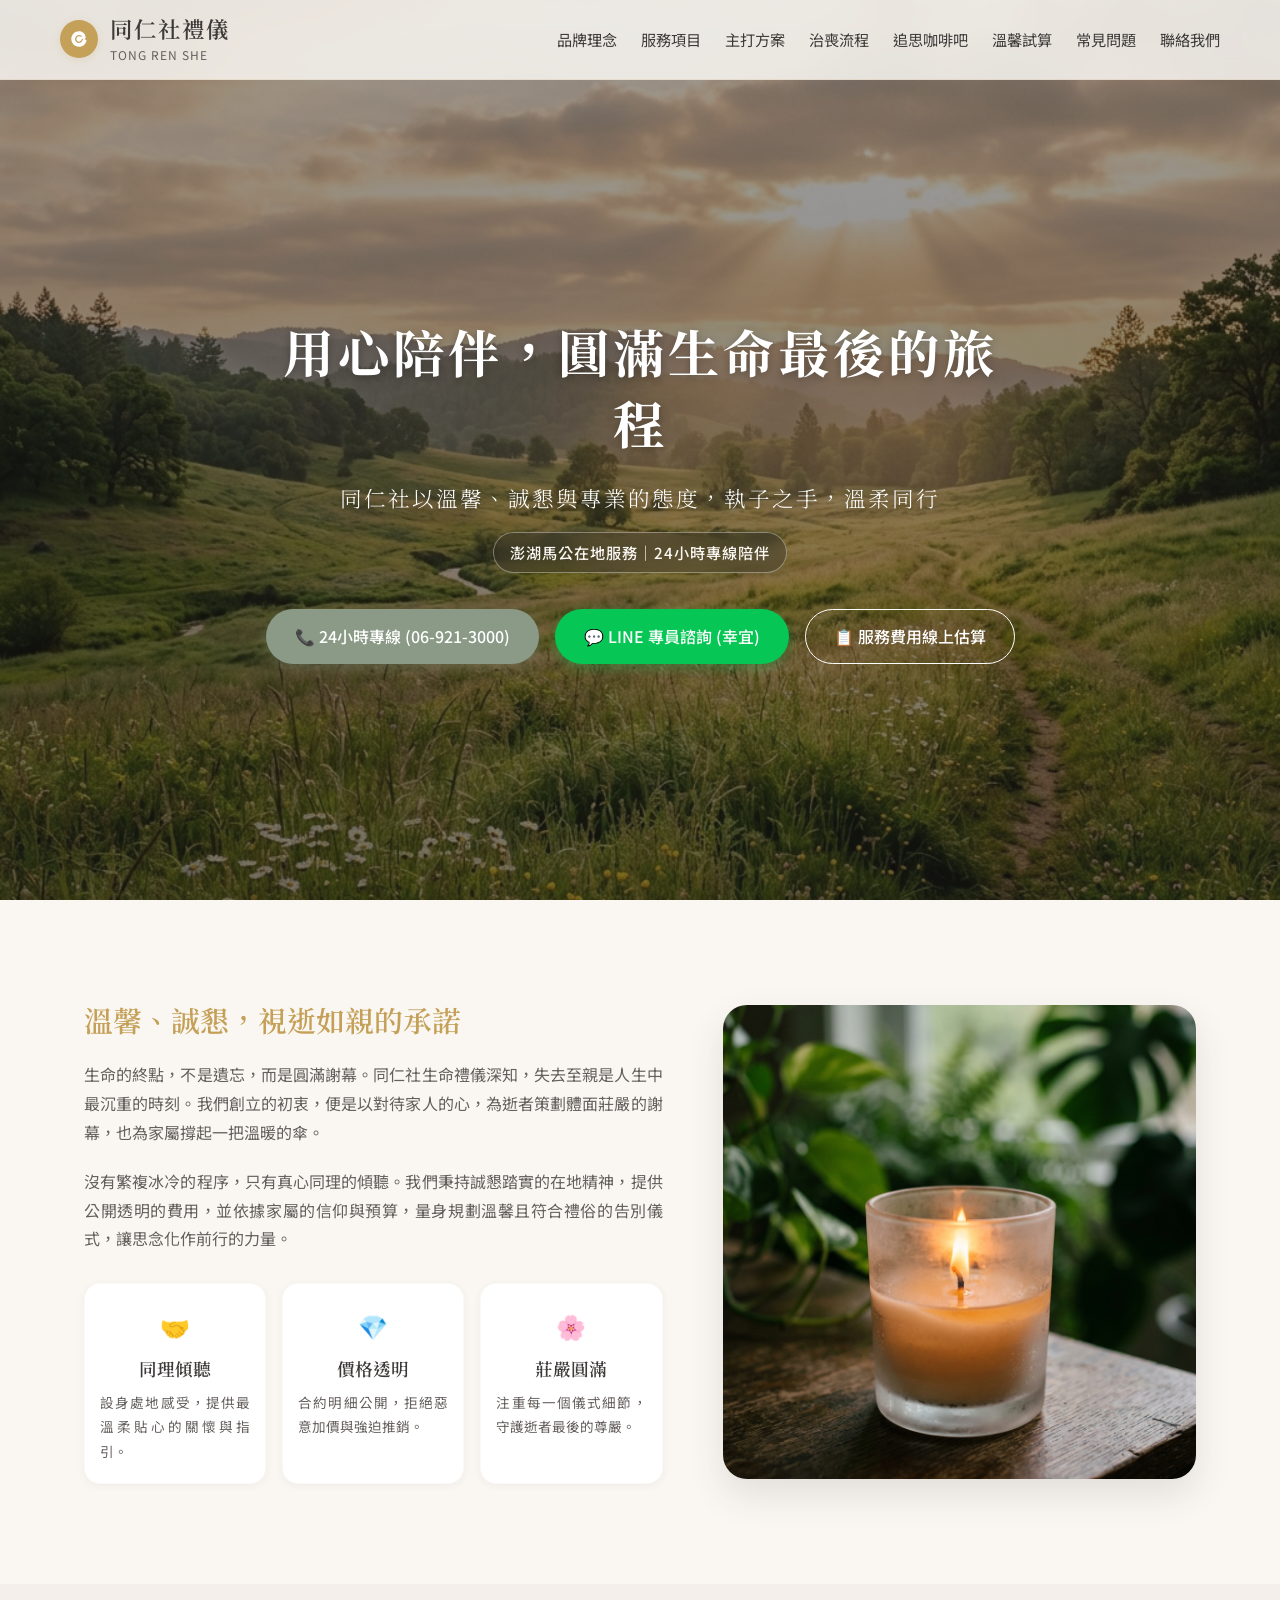
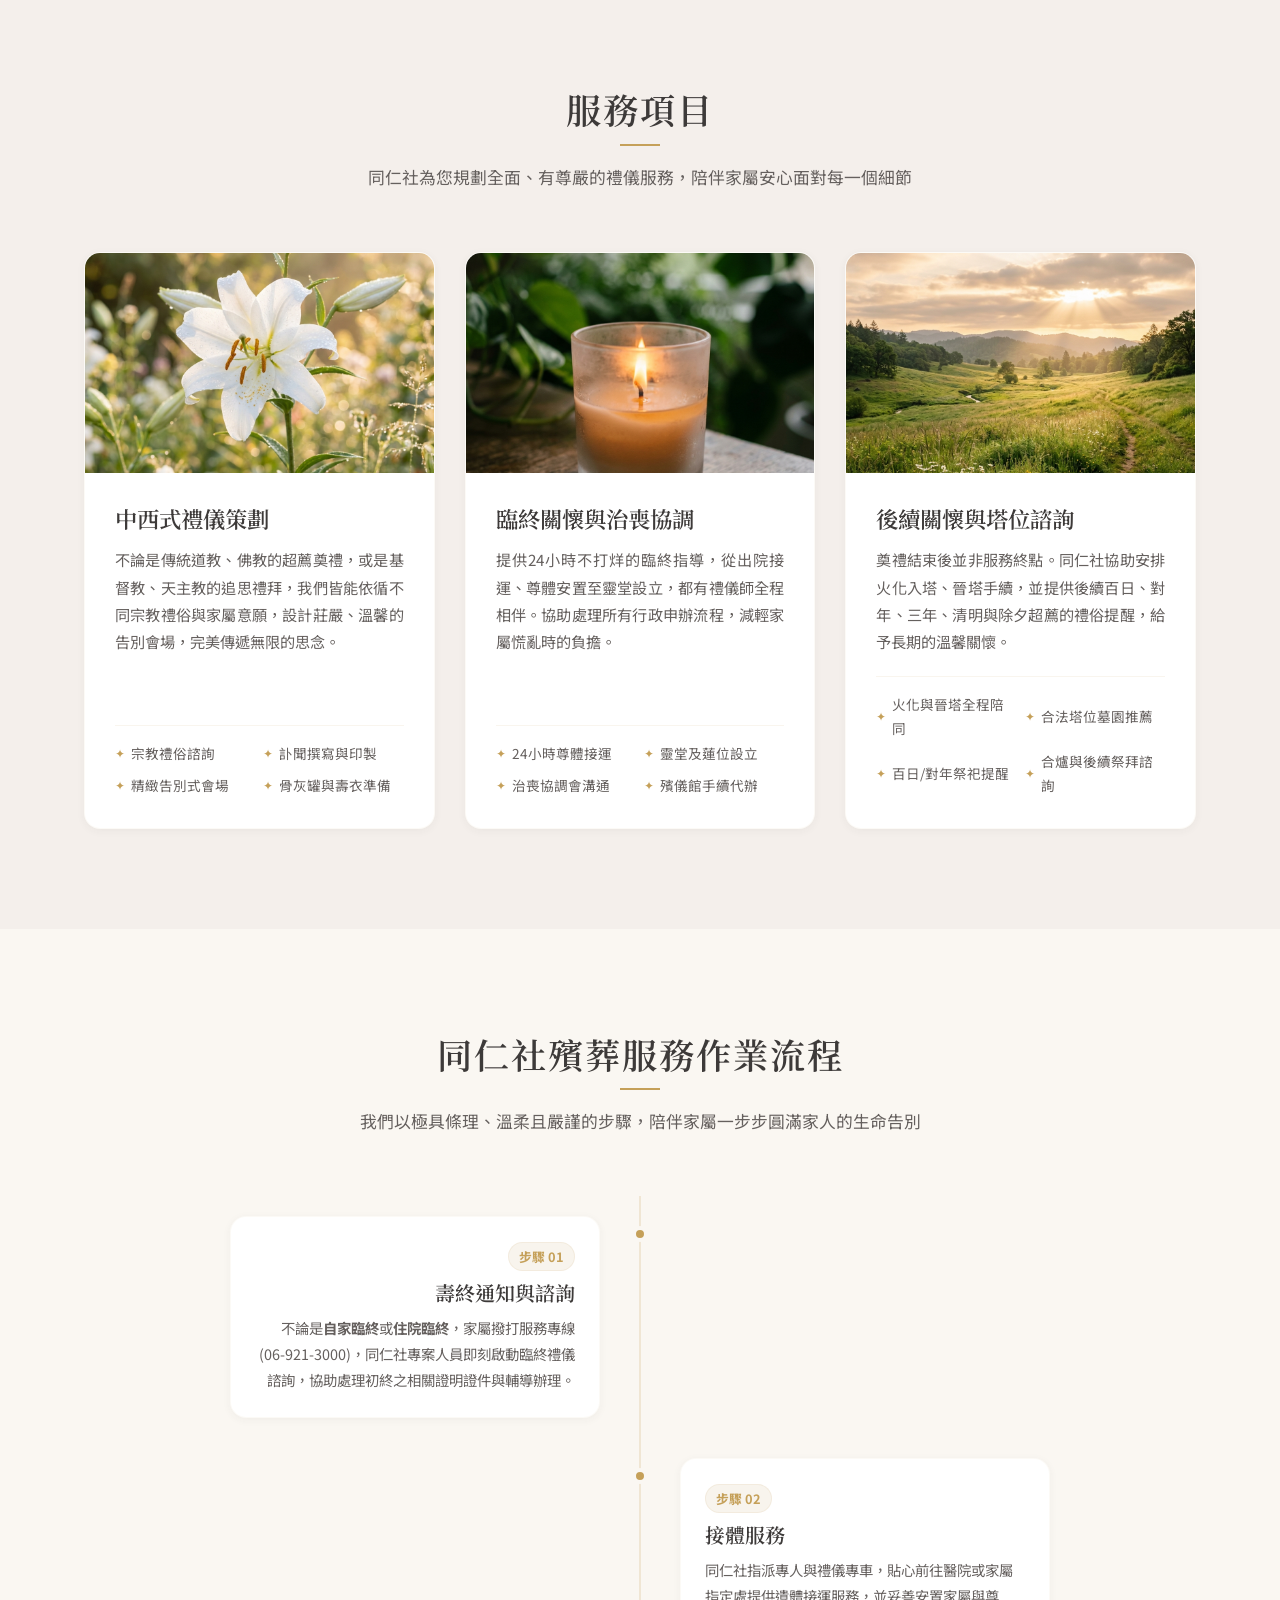
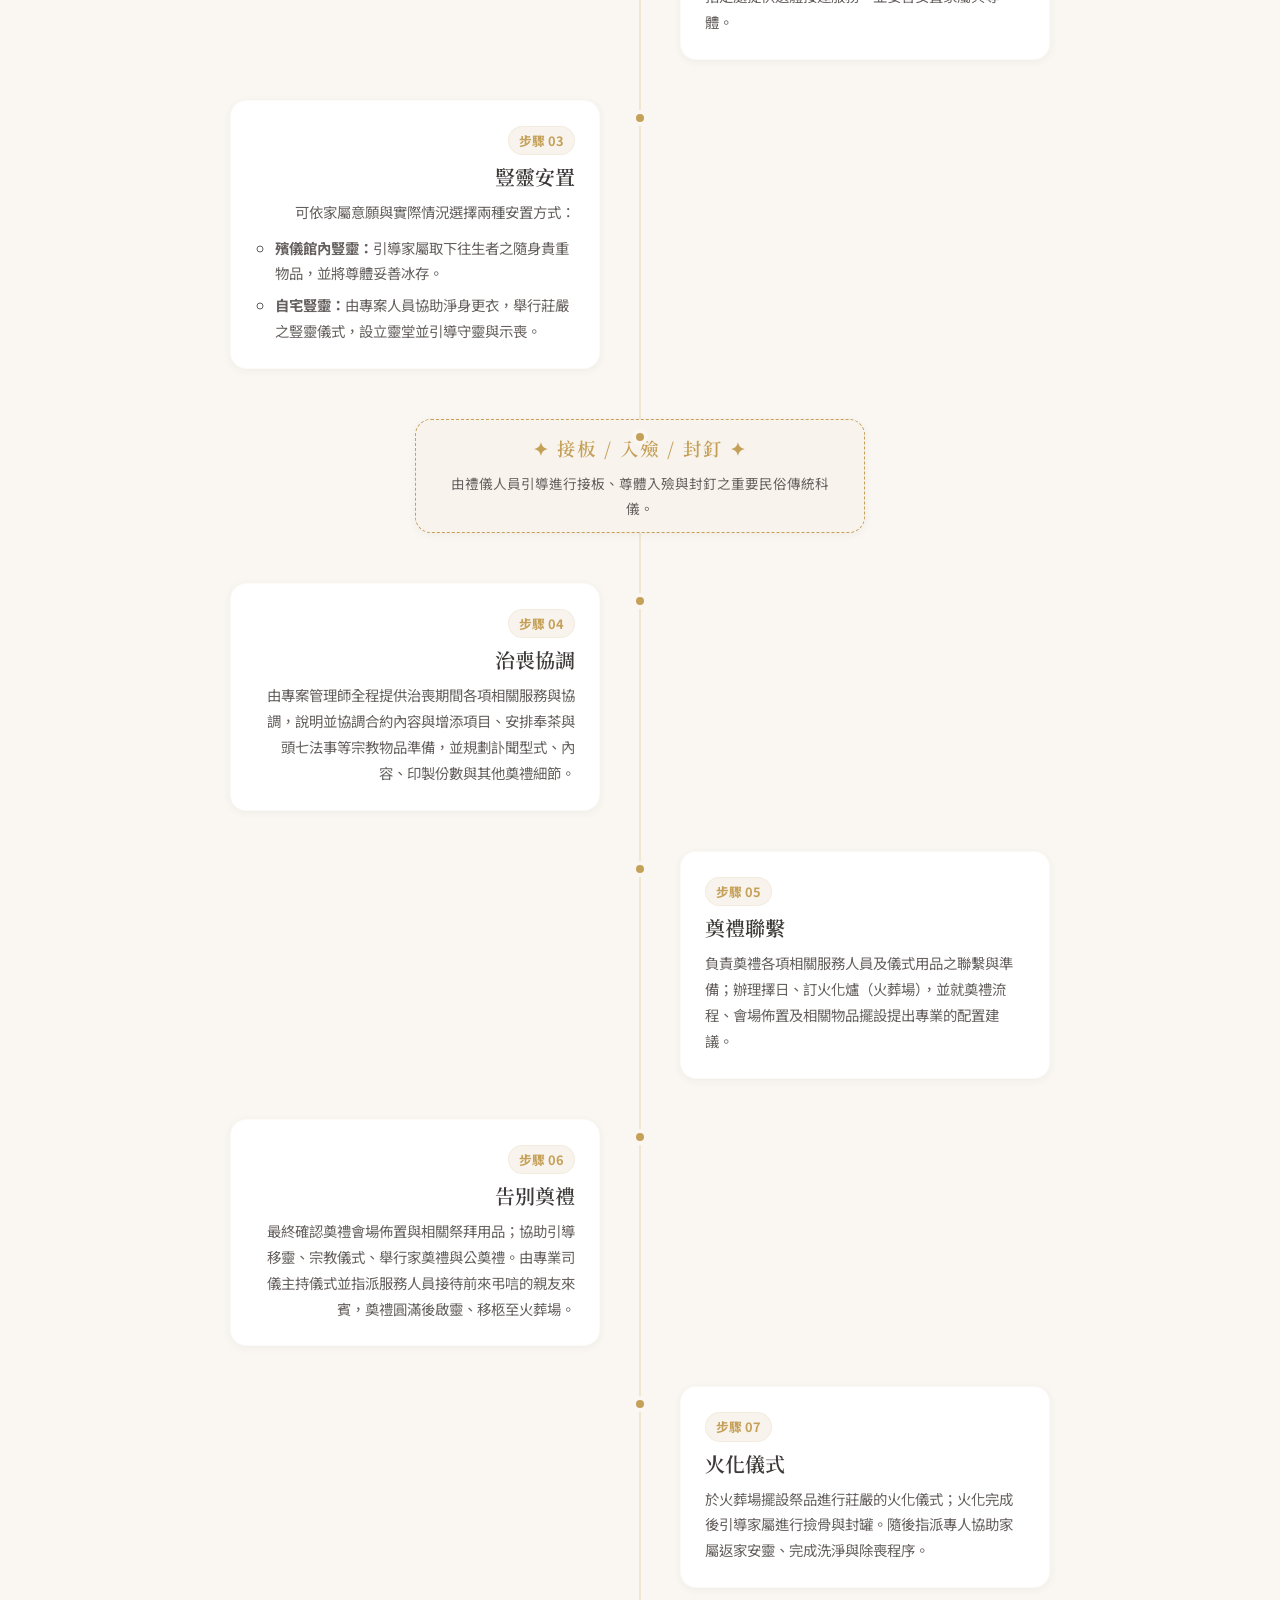
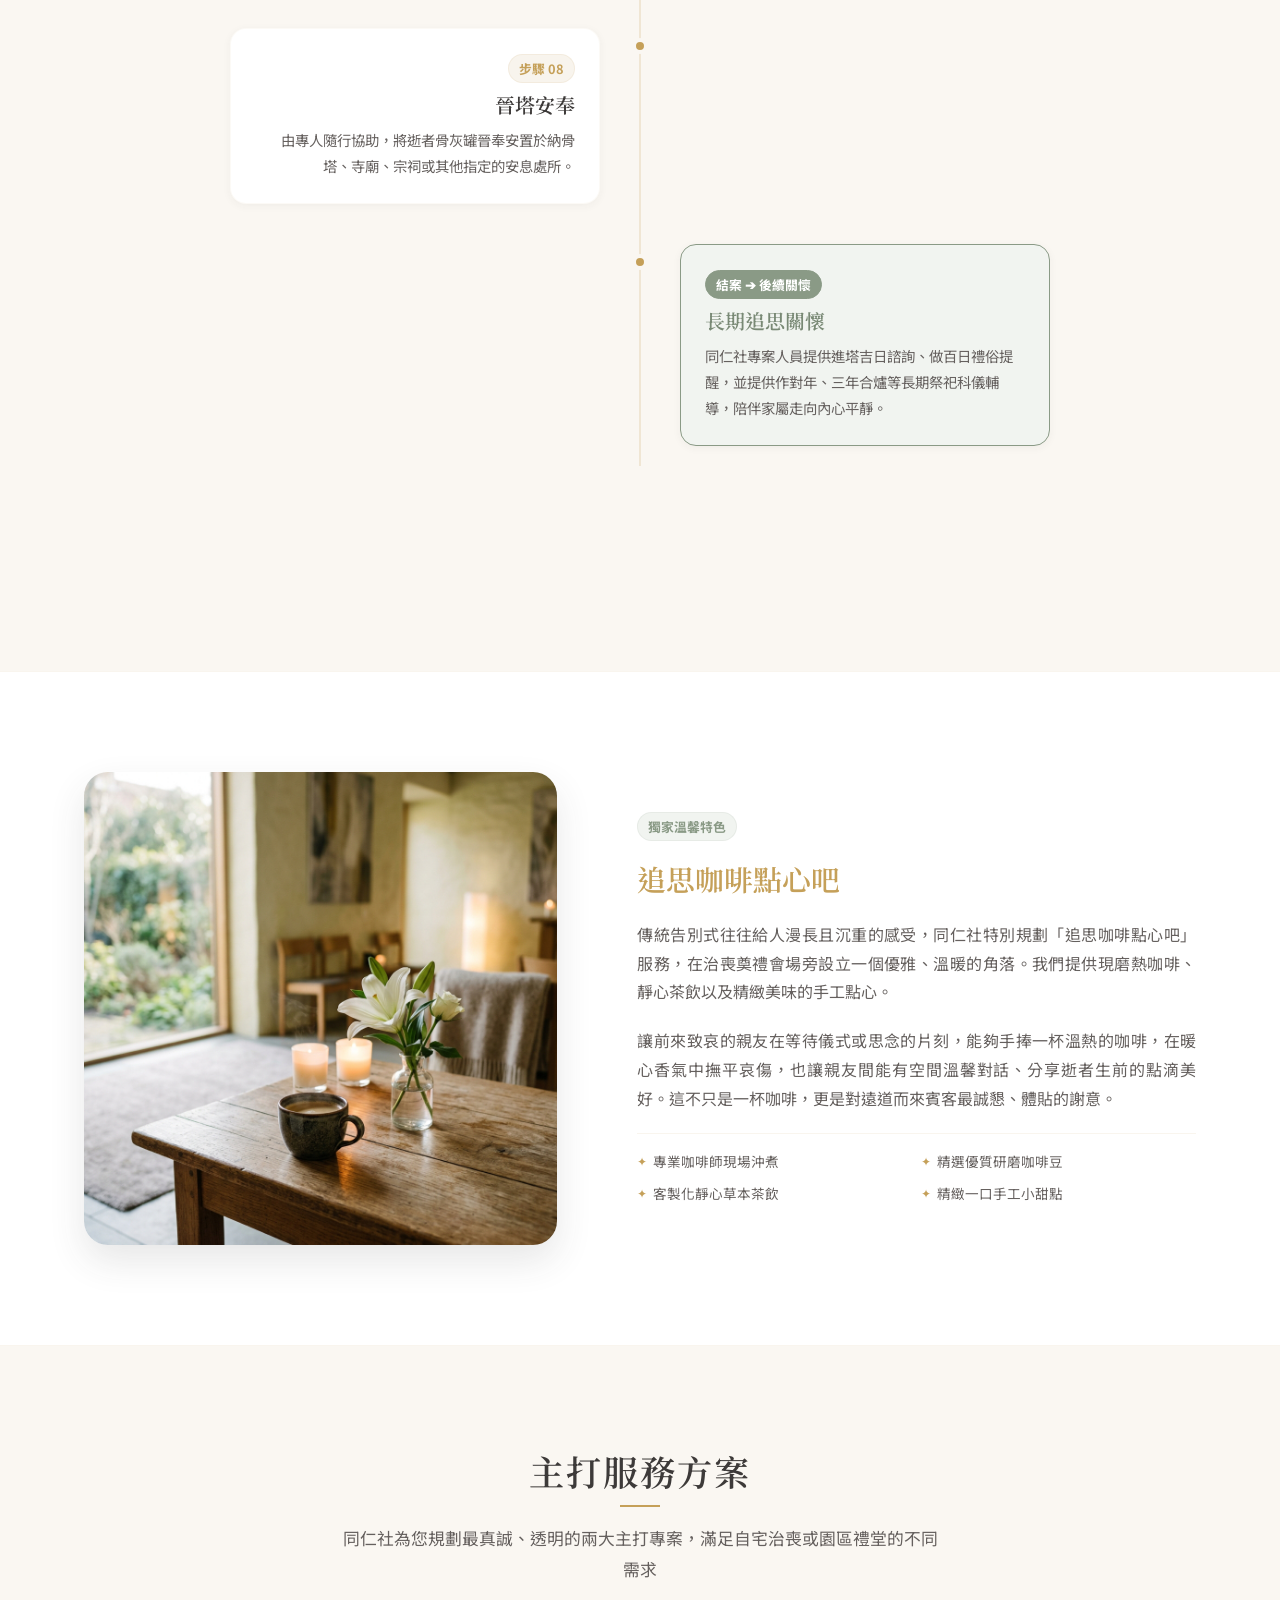
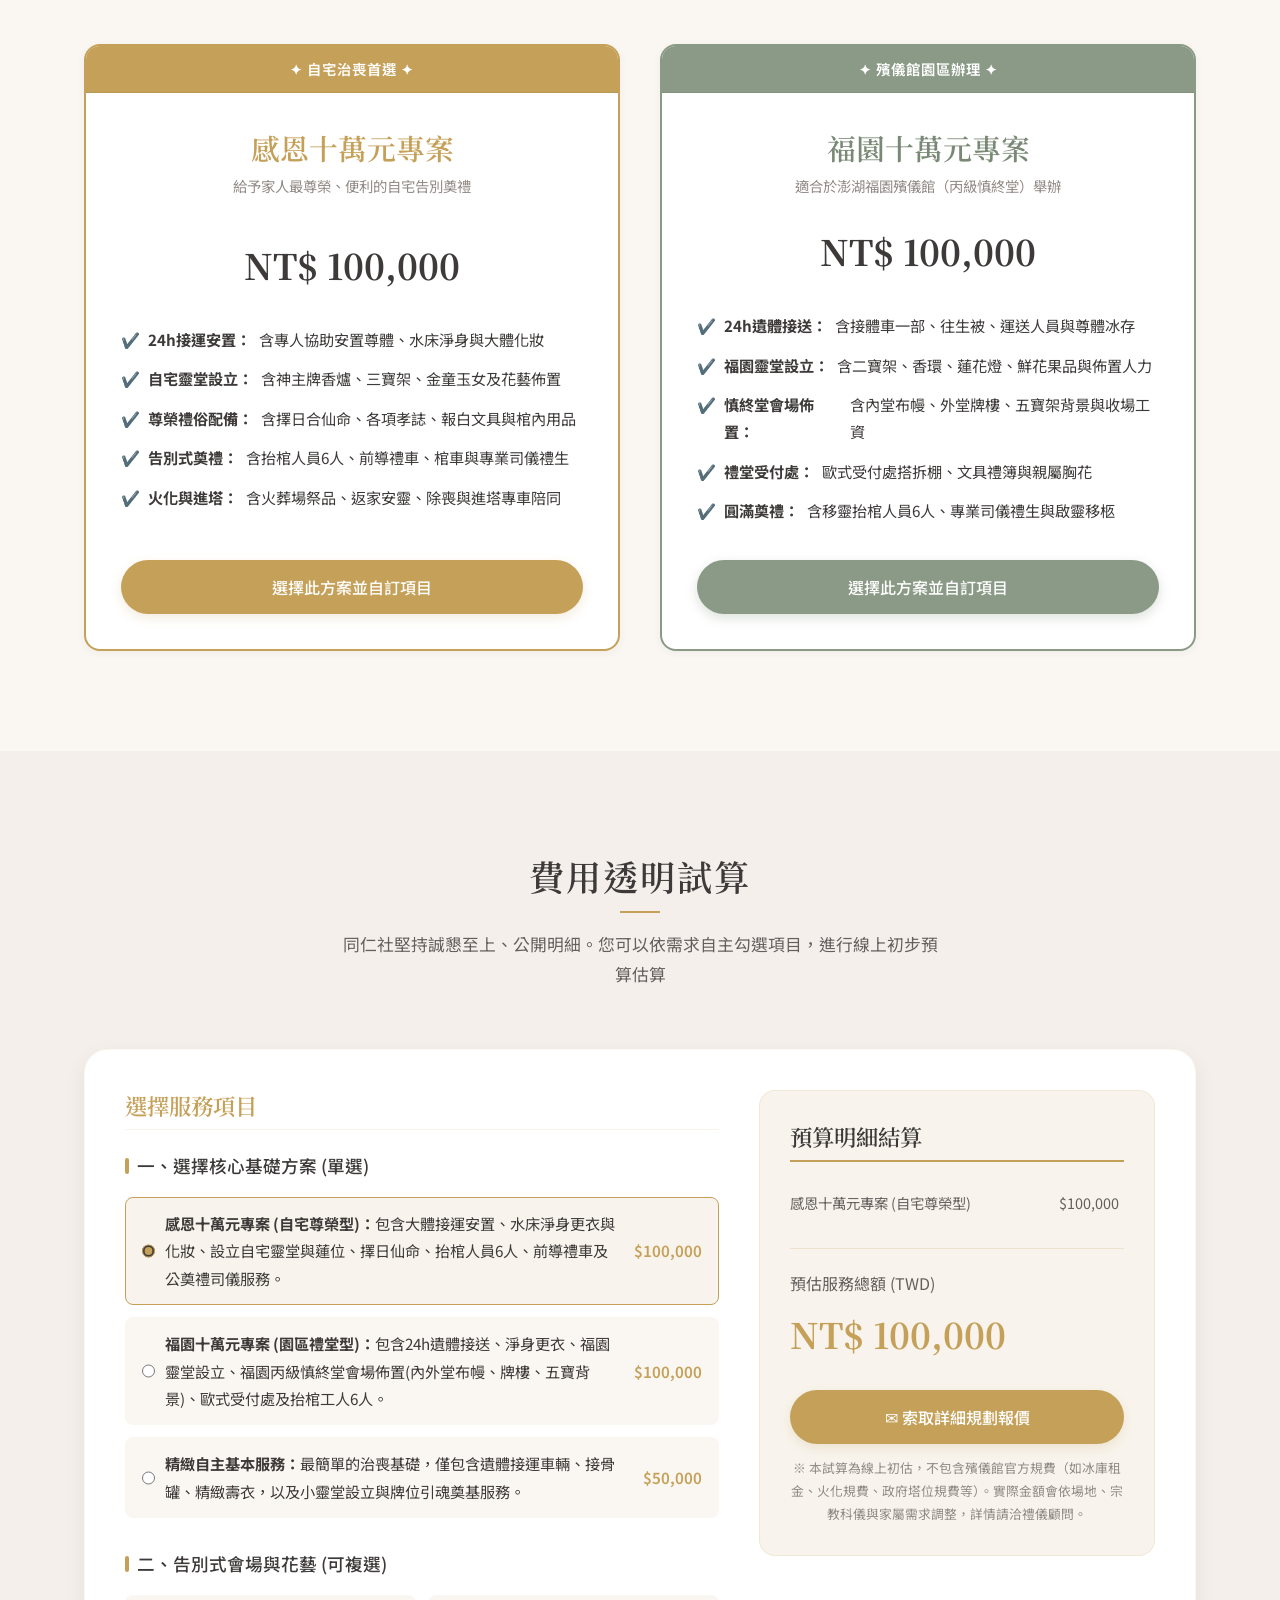
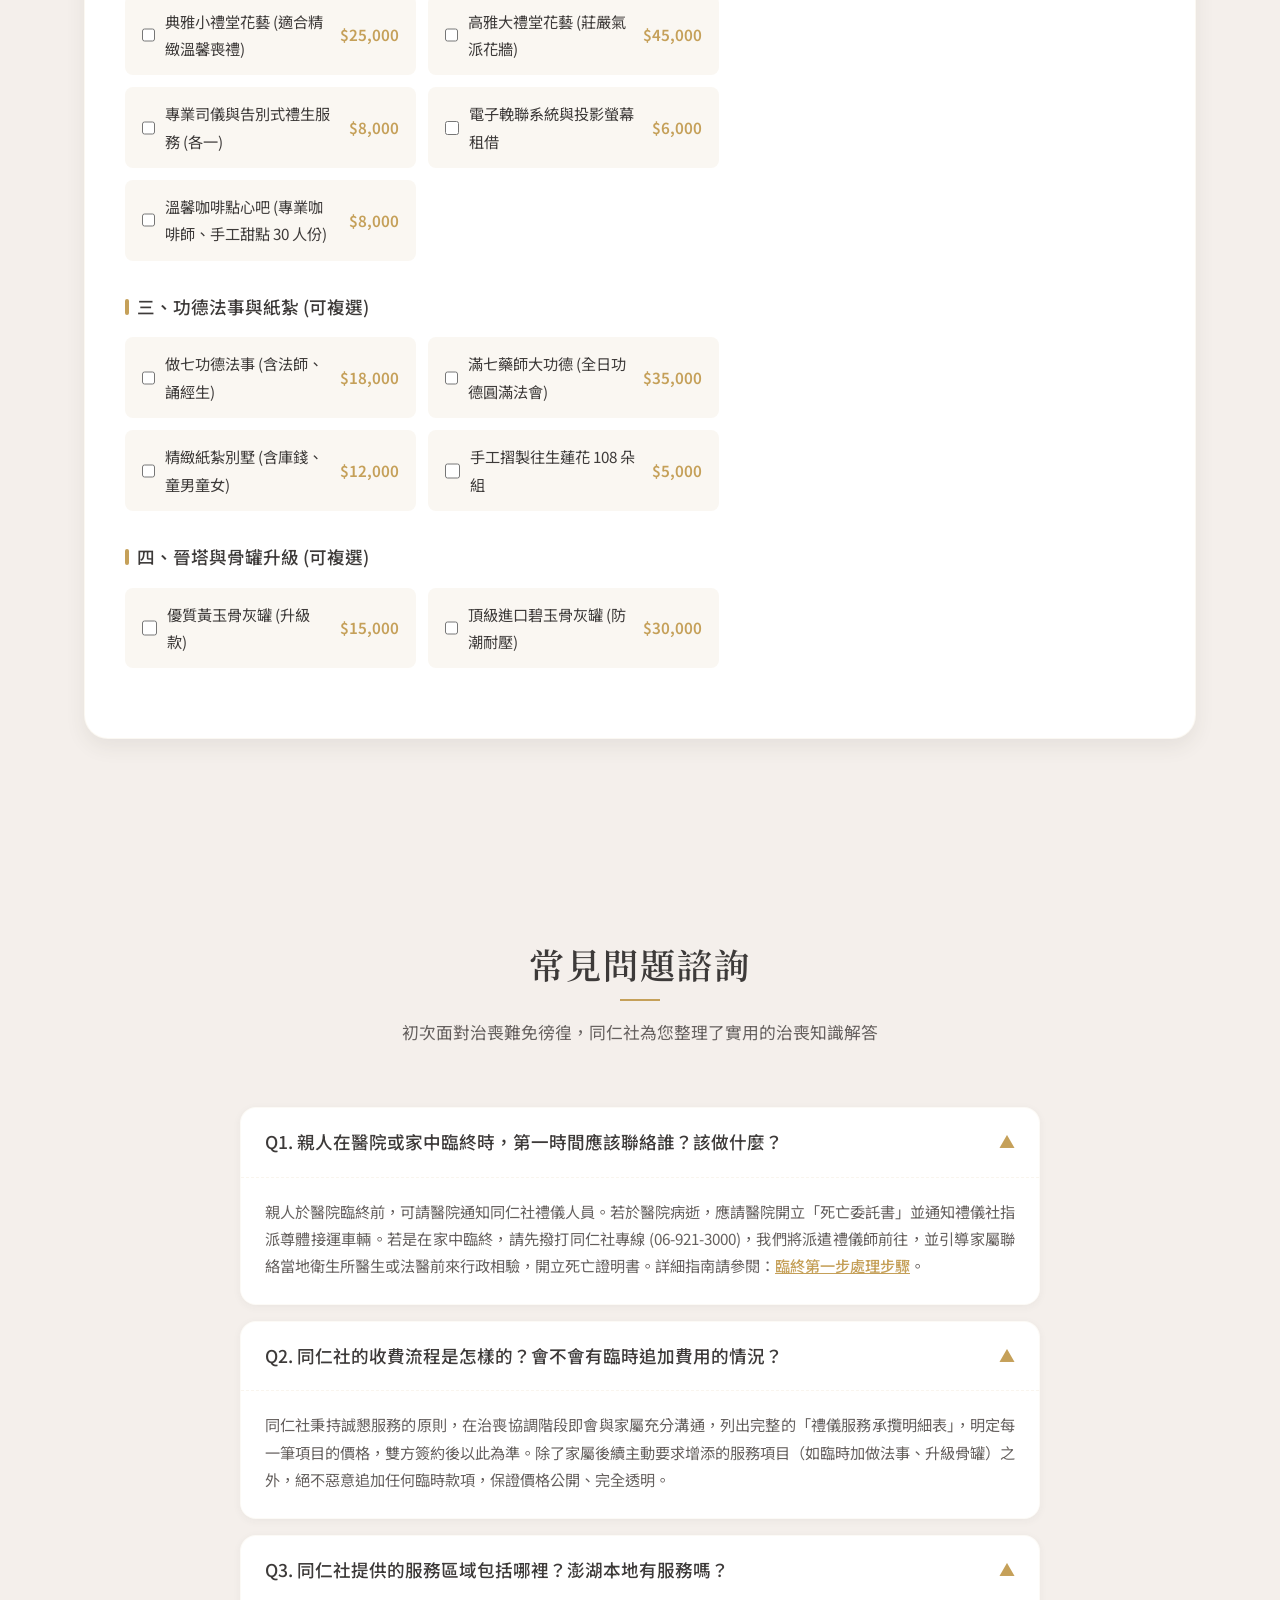
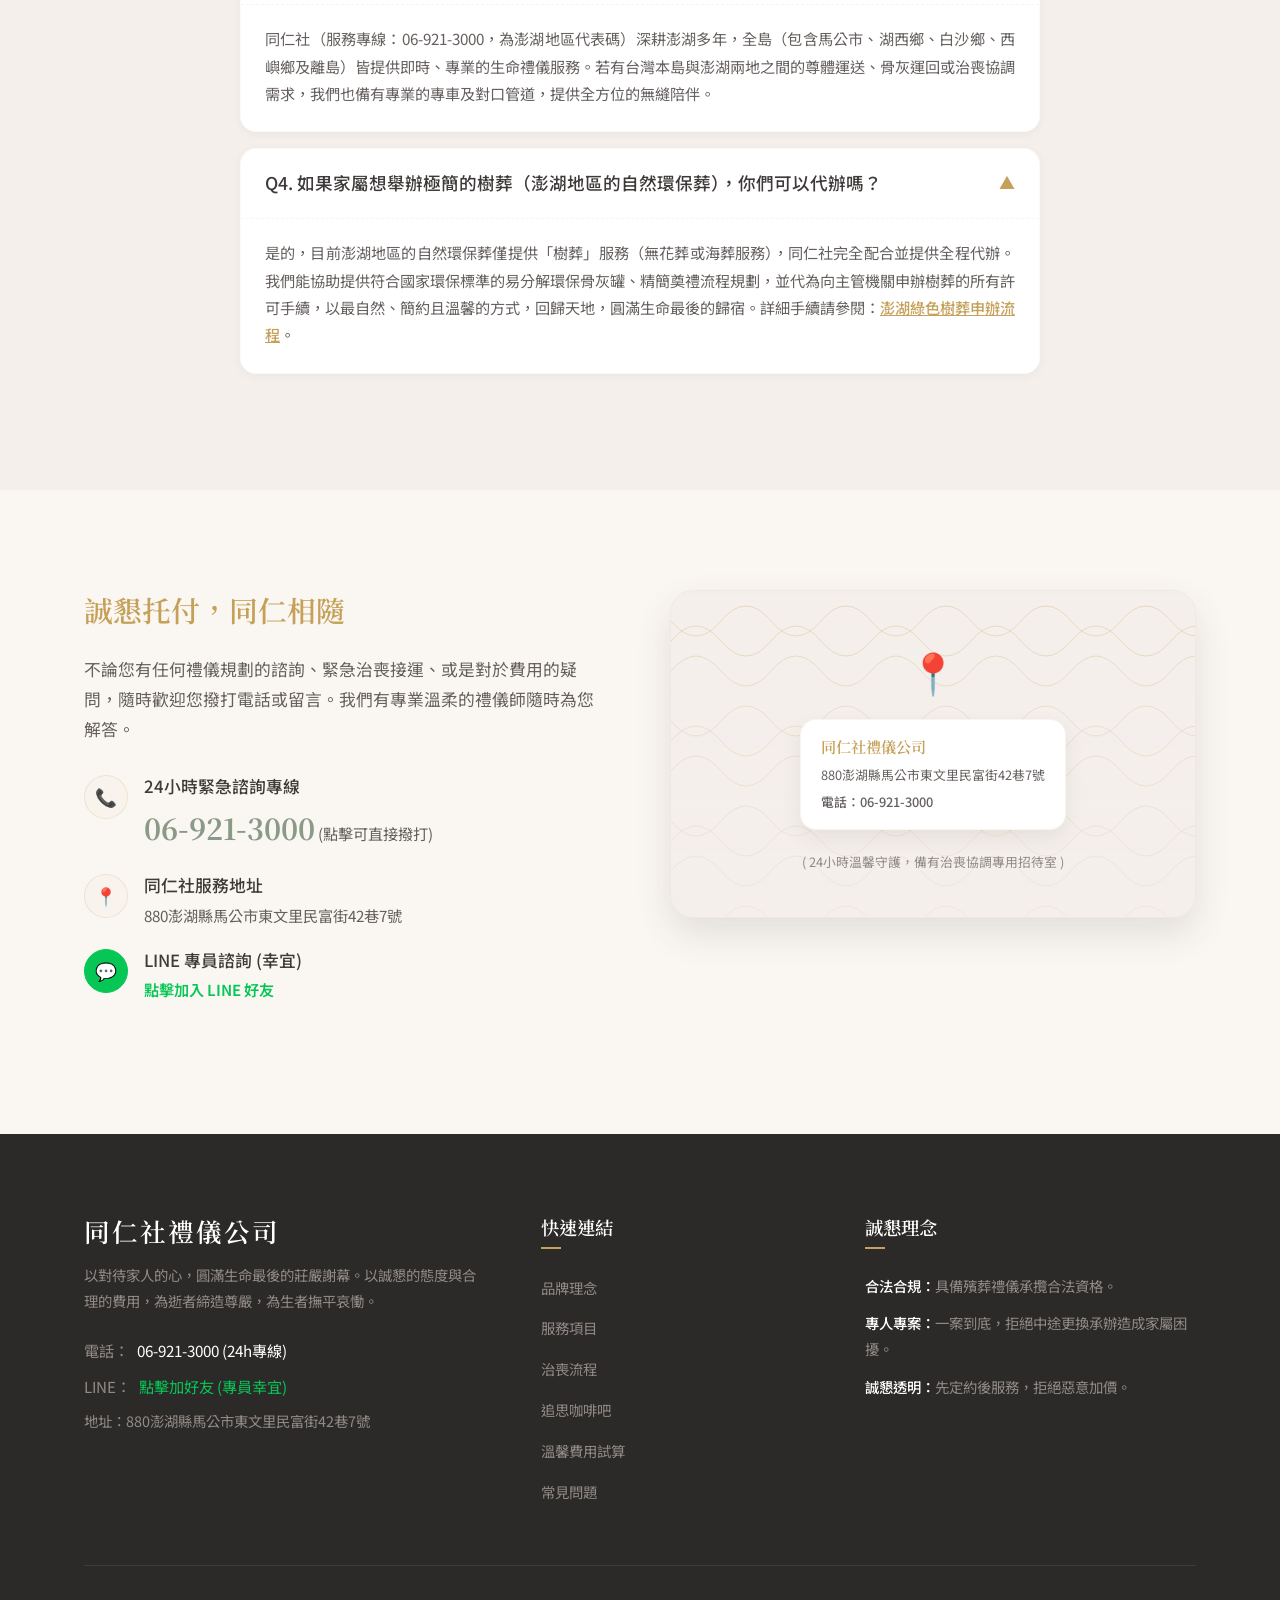
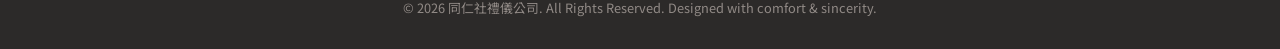
==== commit 014d2f97: "Create subpages for Eco-friendly Tree Burial, Urgent First Steps, and Detailed Process with SEO opti" ====
--- a/index.html
+++ b/index.html
@@ -1,6 +1,21 @@
 <!DOCTYPE html>
 <html lang="zh-Hant-TW">
 <head>
+  <!-- Google tag (gtag.js) -->
+  <script async src="https://www.googletagmanager.com/gtag/js?id=AW-18283575268"></script>
+  <script>
+    window.dataLayer = window.dataLayer || [];
+    function gtag(){dataLayer.push(arguments);}
+    gtag('js', new Date());
+
+    gtag('config', 'AW-18283575268');
+  </script>
+
+  <!-- Event snippet for 網頁瀏覽 conversion page -->
+  <script>
+    gtag('event', 'conversion', {'send_to': 'AW-18283575268/CMQVCO7R6cccEOTvpI5E'});
+  </script>
+
   <meta charset="UTF-8">
   <meta name="viewport" content="width=device-width, initial-scale=1.0">
   <meta name="description" content="同仁社禮儀公司提供最溫馨、誠懇與專業的殯葬禮儀服務。陪伴您圓滿家人生命最後的旅程，價格透明、尊嚴莊重。24小時服務專線：06-921-3000。">
@@ -309,6 +324,13 @@
           </div>
         </div>
       </div>
+      
+      <!-- 觀看完整治喪流程按鈕 -->
+      <div class="reveal" style="text-align: center; margin-top: 50px;">
+        <a href="process.html" class="btn btn-outline" style="border-color: var(--color-gold); color: var(--color-gold-hover);">
+          📋 查看完整治喪流程與科儀細節說明
+        </a>
+      </div>
     </div>
   </section>
 
@@ -578,7 +600,7 @@
           </div>
           <div class="faq-body">
             <div class="faq-content">
-              親人於醫院臨終前，可請醫院通知同仁社禮儀人員。若於醫院病逝，應請醫院開立「死亡委託書」並通知禮儀社指派尊體接運車輛。若是在家中臨終，請先撥打同仁社專線 (06-921-3000)，我們將派遣禮儀師前往，並引導家屬聯絡當地衛生所醫生或法醫前來行政相驗，開立死亡證明書。
+              親人於醫院臨終前，可請醫院通知同仁社禮儀人員。若於醫院病逝，應請醫院開立「死亡委託書」並通知禮儀社指派尊體接運車輛。若是在家中臨終，請先撥打同仁社專線 (06-921-3000)，我們將派遣禮儀師前往，並引導家屬聯絡當地衛生所醫生或法醫前來行政相驗，開立死亡證明書。詳細指南請參閱：<a href="first-steps.html" style="color: var(--color-gold); text-decoration: underline; font-weight: 500;">臨終第一步處理步驟</a>。
             </div>
           </div>
         </div>
@@ -617,7 +639,7 @@
           </div>
           <div class="faq-body">
             <div class="faq-content">
-              是的，目前澎湖地區的自然環保葬僅提供「樹葬」服務（無花葬或海葬服務），同仁社完全配合並提供全程代辦。我們能協助提供符合國家環保標準的易分解環保骨灰罐、精簡奠禮流程規劃，並代為向主管機關申辦樹葬的所有許可手續，以最自然、簡約且溫馨的方式，回歸天地，圓滿生命最後的歸宿。
+              是的，目前澎湖地區的自然環保葬僅提供「樹葬」服務（無花葬或海葬服務），同仁社完全配合並提供全程代辦。我們能協助提供符合國家環保標準的易分解環保骨灰罐、精簡奠禮流程規劃，並代為向主管機關申辦樹葬的所有許可手續，以最自然、簡約且溫馨的方式，回歸天地，圓滿生命最後的歸宿。詳細手續請參閱：<a href="tree-burial.html" style="color: var(--color-gold); text-decoration: underline; font-weight: 500;">澎湖綠色樹葬申辦流程</a>。
             </div>
           </div>
         </div>
--- a/styles.css
+++ b/styles.css
@@ -1543,3 +1543,200 @@
 }
 
 }
+
+/* ==========================================================================
+   子網頁樣式 (Subpages Styles) - 電子雜誌排版風格
+   ========================================================================== */
+
+/* 子網頁頁首英雄區 */
+.subpage-hero {
+  padding: 100px 0 60px;
+  background-color: var(--bg-accent);
+  border-bottom: 1px solid rgba(197, 160, 89, 0.15);
+  text-align: center;
+  position: relative;
+}
+
+.subpage-hero .container {
+  max-width: 800px;
+}
+
+.subpage-hero h1 {
+  font-size: 2.5rem;
+  color: var(--text-primary);
+  margin-bottom: 15px;
+}
+
+.subpage-hero p {
+  font-family: var(--font-sans);
+  color: var(--text-secondary);
+  font-size: 1.1rem;
+}
+
+/* 子網頁主要佈局 */
+.subpage-layout {
+  padding: 60px 0 80px;
+  background-color: var(--bg-primary);
+}
+
+.subpage-grid {
+  display: grid;
+  grid-template-columns: 8fr 4fr;
+  gap: 50px;
+}
+
+/* 文章內容排版 */
+.subpage-main {
+  background-color: var(--bg-secondary);
+  padding: 40px;
+  border-radius: var(--radius-md);
+  box-shadow: var(--shadow-sm);
+  border: 1px solid rgba(61, 58, 57, 0.03);
+}
+
+.article-content h2 {
+  font-size: 1.8rem;
+  color: var(--text-primary);
+  margin: 35px 0 15px;
+  border-bottom: 1px solid rgba(197, 160, 89, 0.2);
+  padding-bottom: 10px;
+}
+
+.article-content h3 {
+  font-size: 1.35rem;
+  color: var(--text-primary);
+  margin: 25px 0 12px;
+}
+
+.article-content p {
+  margin-bottom: 20px;
+  color: var(--text-secondary);
+  line-height: 1.9;
+}
+
+.article-content ul, .article-content ol {
+  margin-bottom: 25px;
+  padding-left: 20px;
+  color: var(--text-secondary);
+}
+
+.article-content li {
+  margin-bottom: 10px;
+  position: relative;
+}
+
+.article-content ul li::before {
+  content: "•";
+  color: var(--color-gold);
+  font-weight: bold;
+  display: inline-block;
+  width: 1em;
+  margin-left: -1em;
+}
+
+.article-content table {
+  width: 100%;
+  border-collapse: collapse;
+  margin: 25px 0;
+}
+
+.article-content th, .article-content td {
+  padding: 12px 15px;
+  border-bottom: 1px solid rgba(61, 58, 57, 0.08);
+  text-align: left;
+}
+
+.article-content th {
+  background-color: var(--color-gold-light);
+  color: var(--text-primary);
+  font-weight: 600;
+}
+
+.article-content td {
+  color: var(--text-secondary);
+}
+
+.article-content .highlight-box {
+  background-color: var(--color-gold-light);
+  border-left: 4px solid var(--color-gold);
+  padding: 20px;
+  border-radius: 0 var(--radius-sm) var(--radius-sm) 0;
+  margin: 30px 0;
+}
+
+.article-content .highlight-box p {
+  margin-bottom: 0;
+  font-weight: 500;
+  color: var(--text-primary);
+}
+
+/* 側邊欄樣式 */
+.subpage-sidebar {
+  display: flex;
+  flex-direction: column;
+  gap: 30px;
+}
+
+.sidebar-card {
+  background-color: var(--bg-secondary);
+  padding: 30px;
+  border-radius: var(--radius-md);
+  box-shadow: var(--shadow-sm);
+  border: 1px solid rgba(61, 58, 57, 0.03);
+}
+
+.sidebar-card h3 {
+  font-size: 1.25rem;
+  color: var(--text-primary);
+  margin-bottom: 18px;
+  border-left: 3px solid var(--color-gold);
+  padding-left: 10px;
+}
+
+.sidebar-menu {
+  display: flex;
+  flex-direction: column;
+  gap: 12px;
+}
+
+.sidebar-menu-link {
+  font-size: 0.95rem;
+  color: var(--text-secondary);
+  padding: 8px 12px;
+  border-radius: var(--radius-sm);
+  transition: var(--transition-fast);
+  display: flex;
+  align-items: center;
+  gap: 8px;
+}
+
+.sidebar-menu-link:hover, .sidebar-menu-link.active {
+  background-color: var(--color-gold-light);
+  color: var(--color-gold-hover);
+  font-weight: 500;
+}
+
+.sidebar-cta {
+  background-color: var(--color-gold-light);
+  border: 1px dashed var(--color-gold);
+  text-align: center;
+}
+
+.sidebar-cta .btn {
+  width: 100%;
+  margin-top: 15px;
+  font-size: 0.95rem;
+  padding: 10px 15px;
+}
+
+/* 響應式佈局調整 */
+@media (max-width: 992px) {
+  .subpage-grid {
+    grid-template-columns: 1fr;
+    gap: 40px;
+  }
+  .subpage-main {
+    padding: 30px 20px;
+  }
+}
+
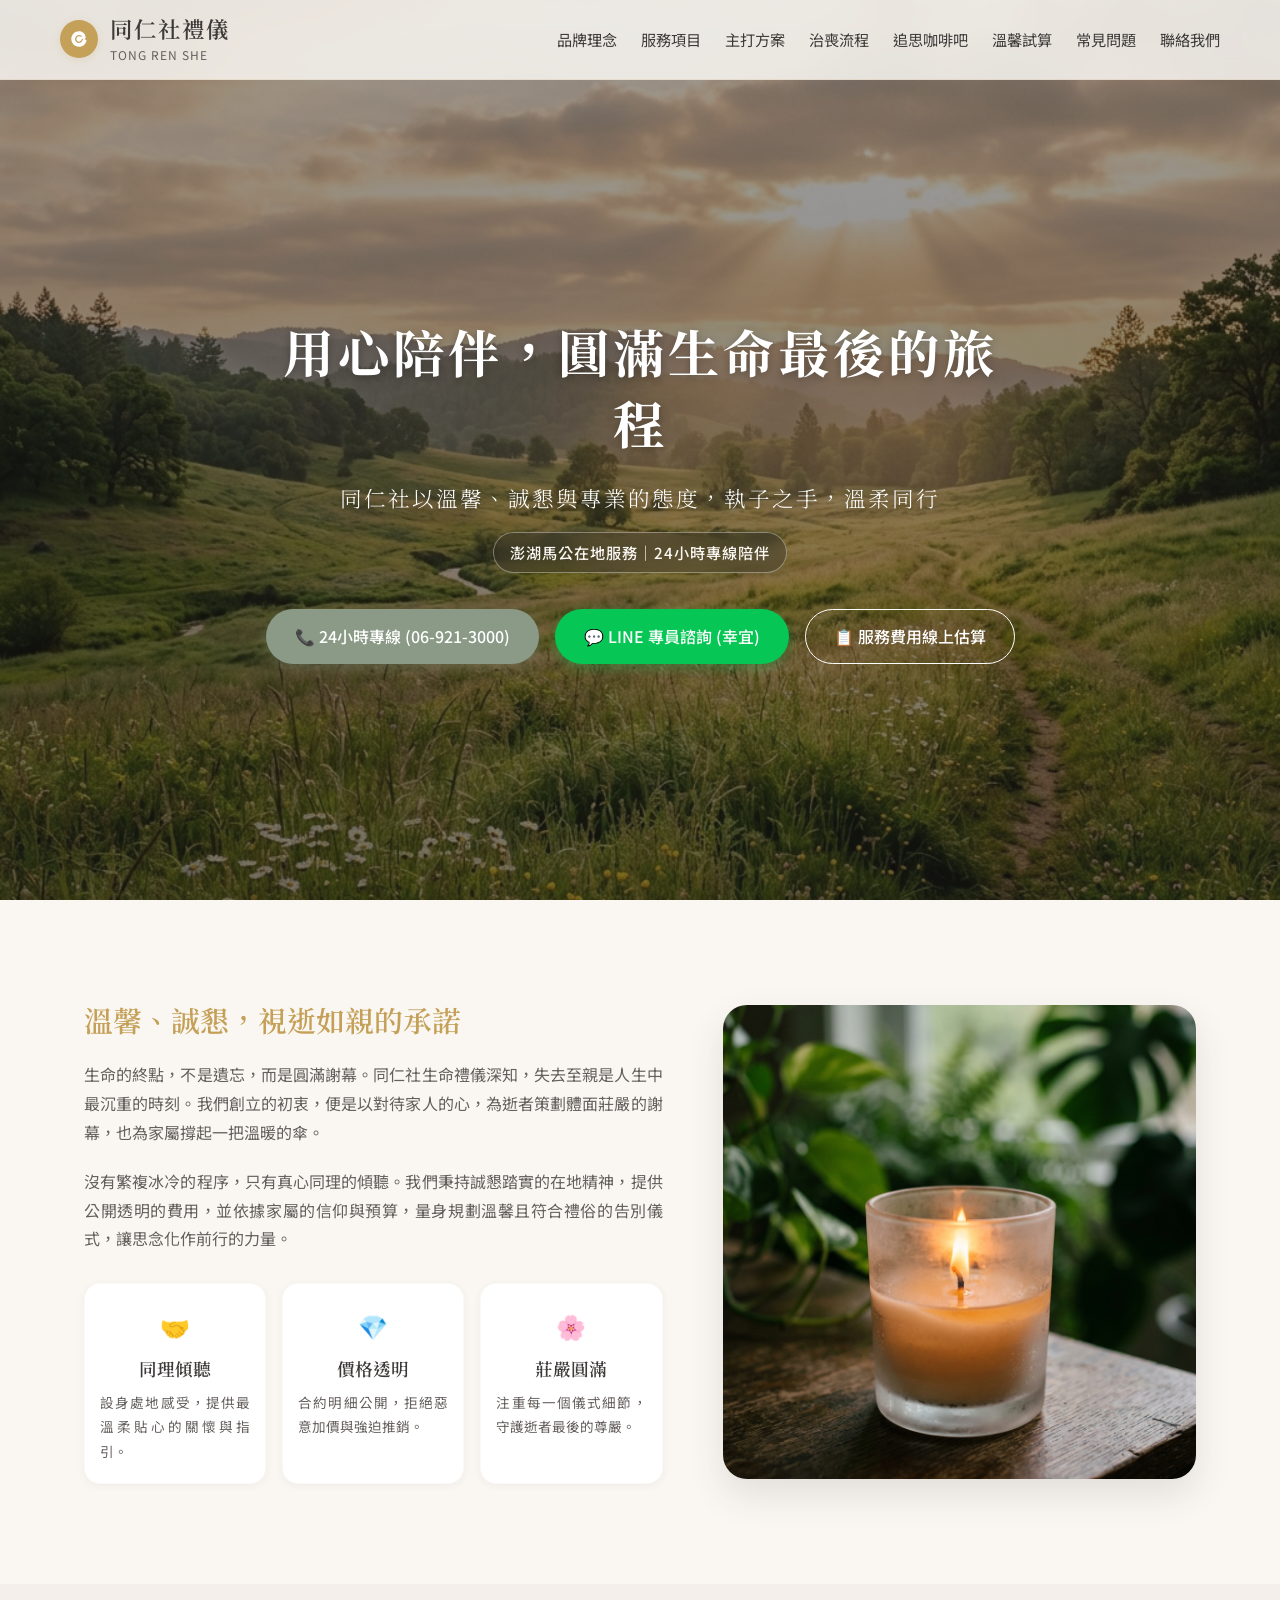
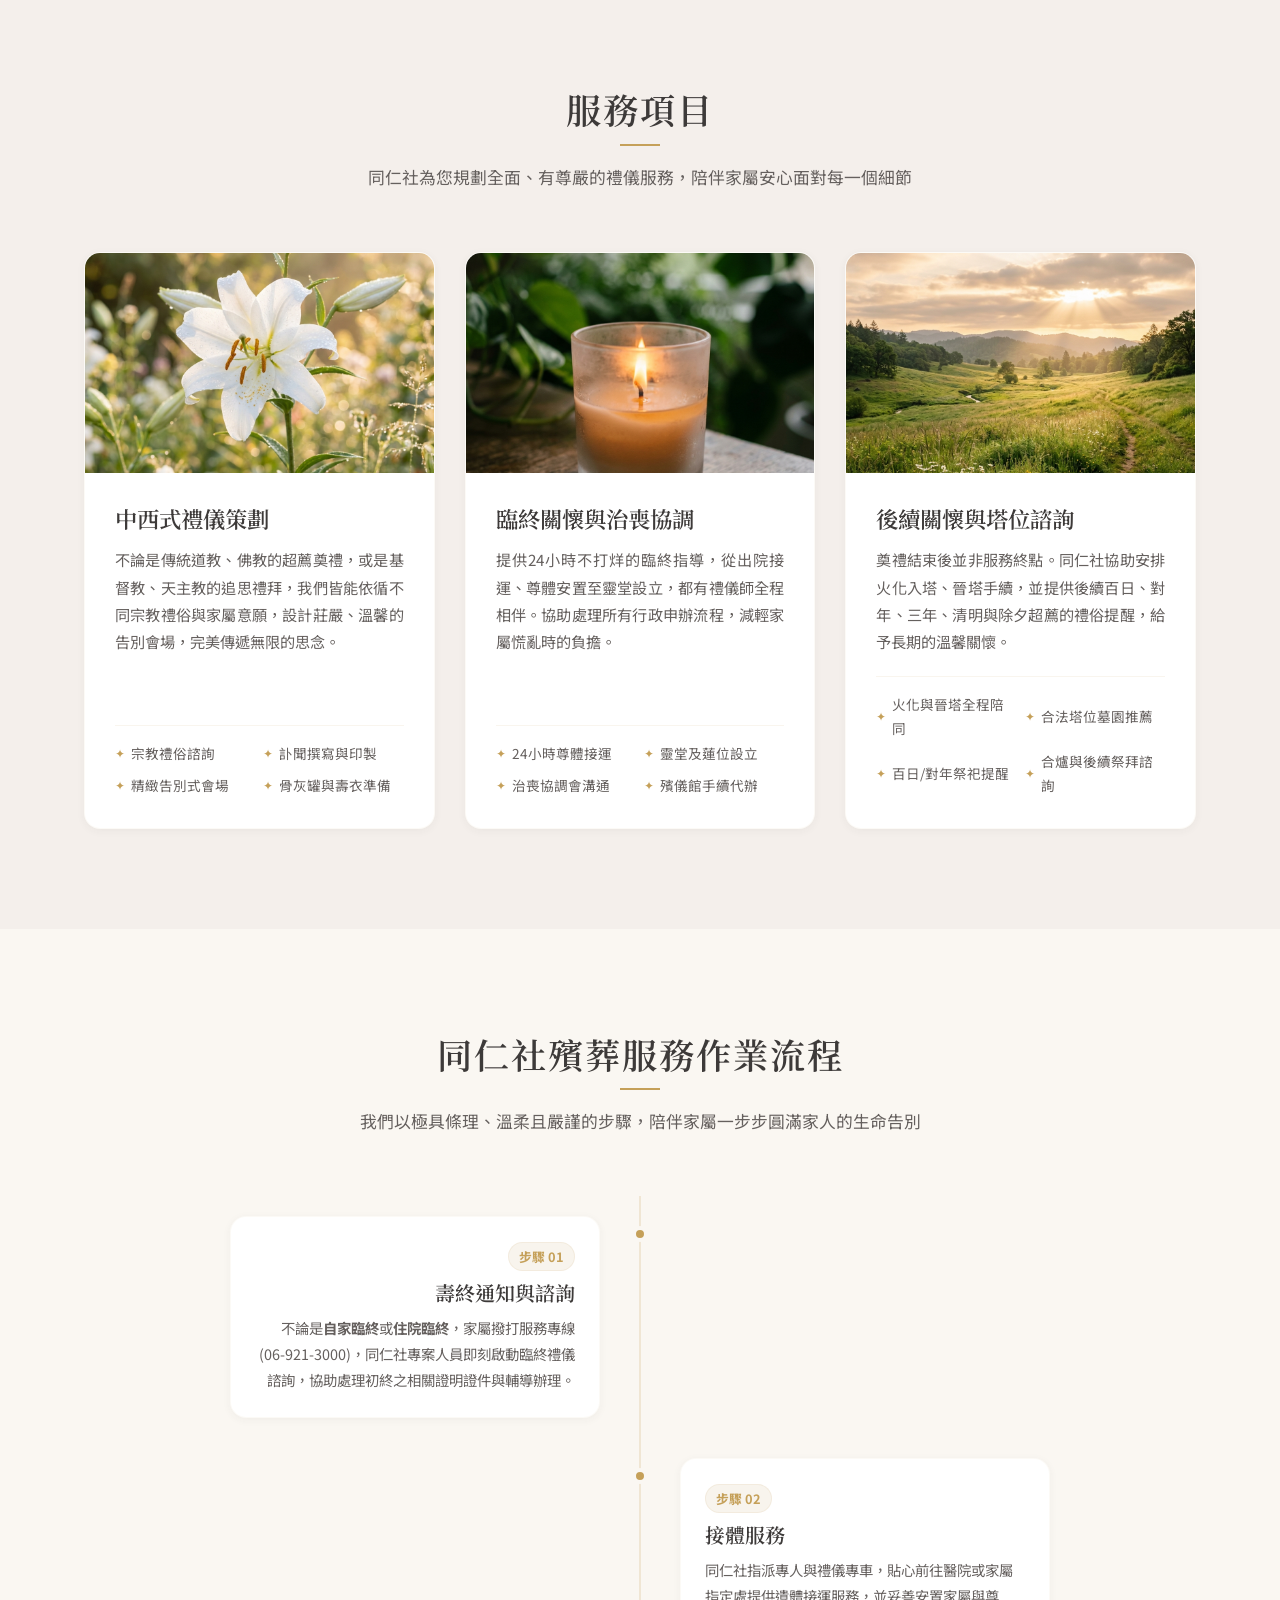
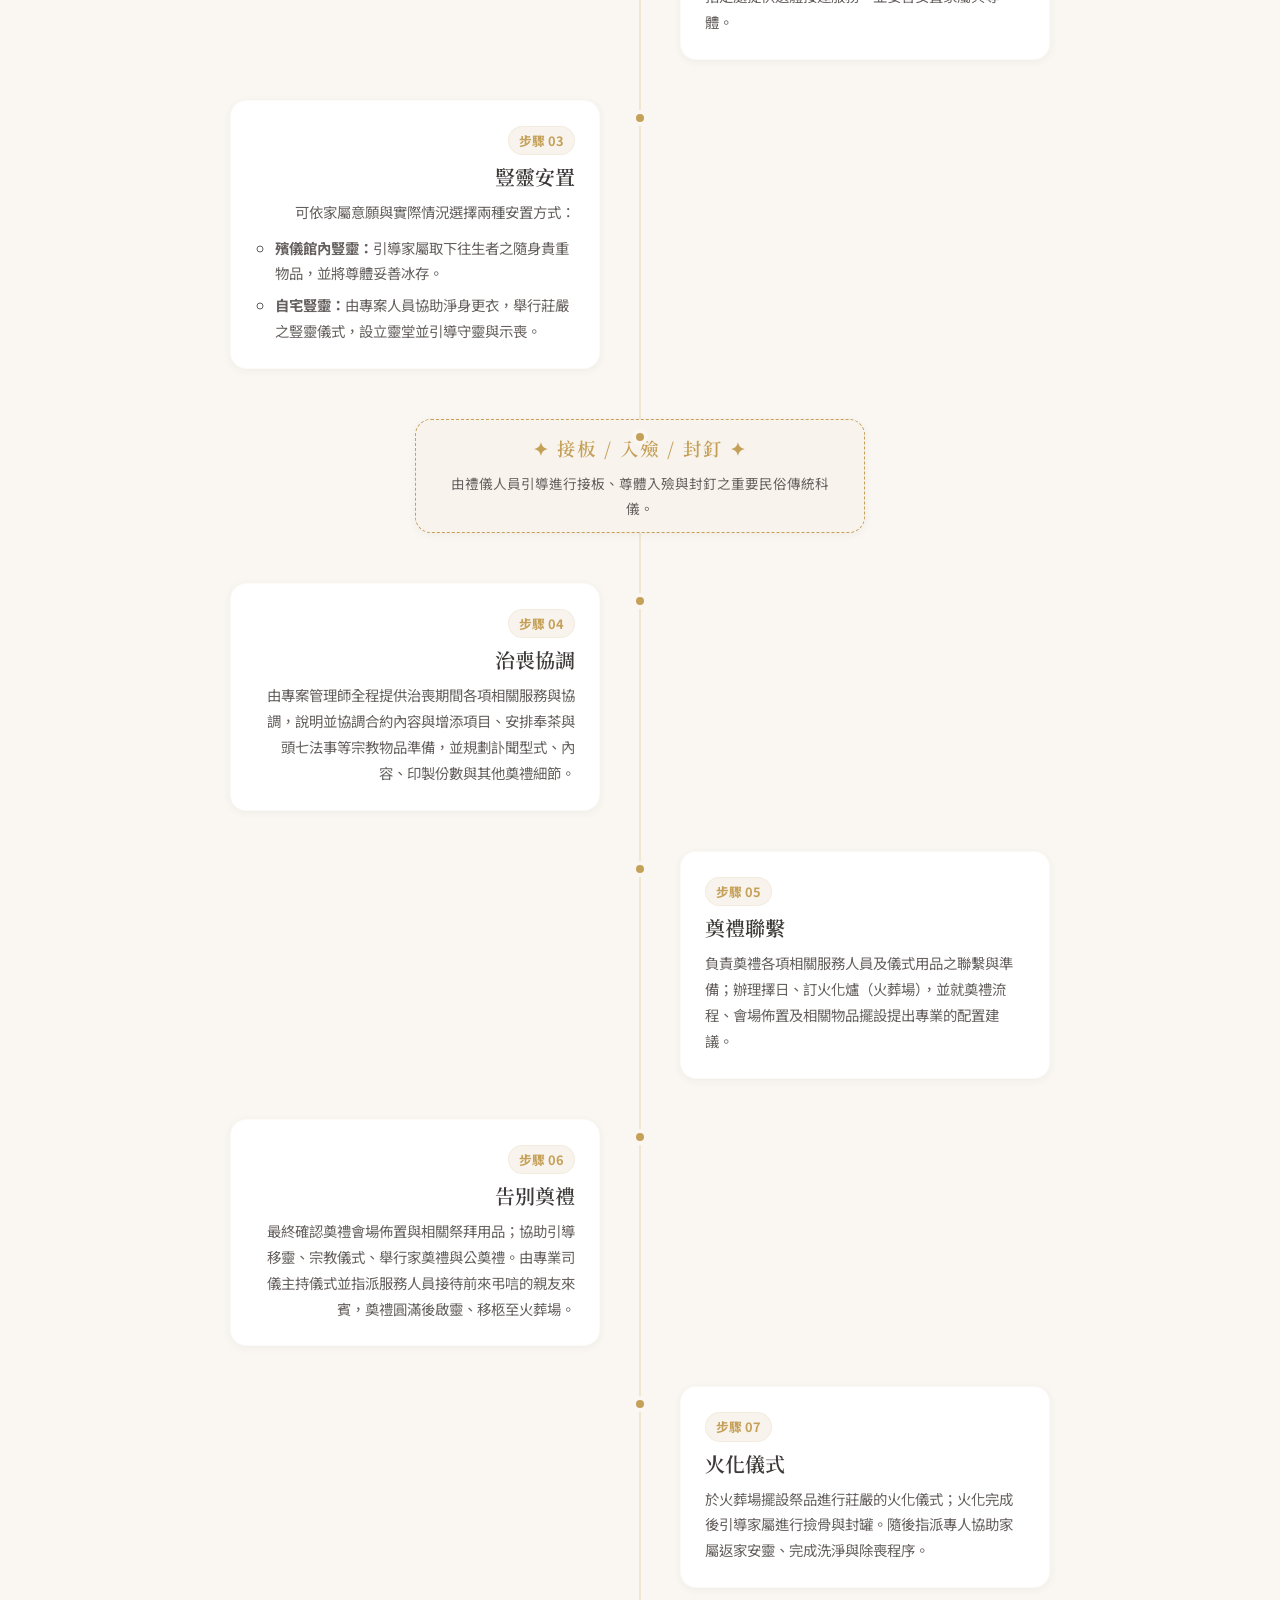
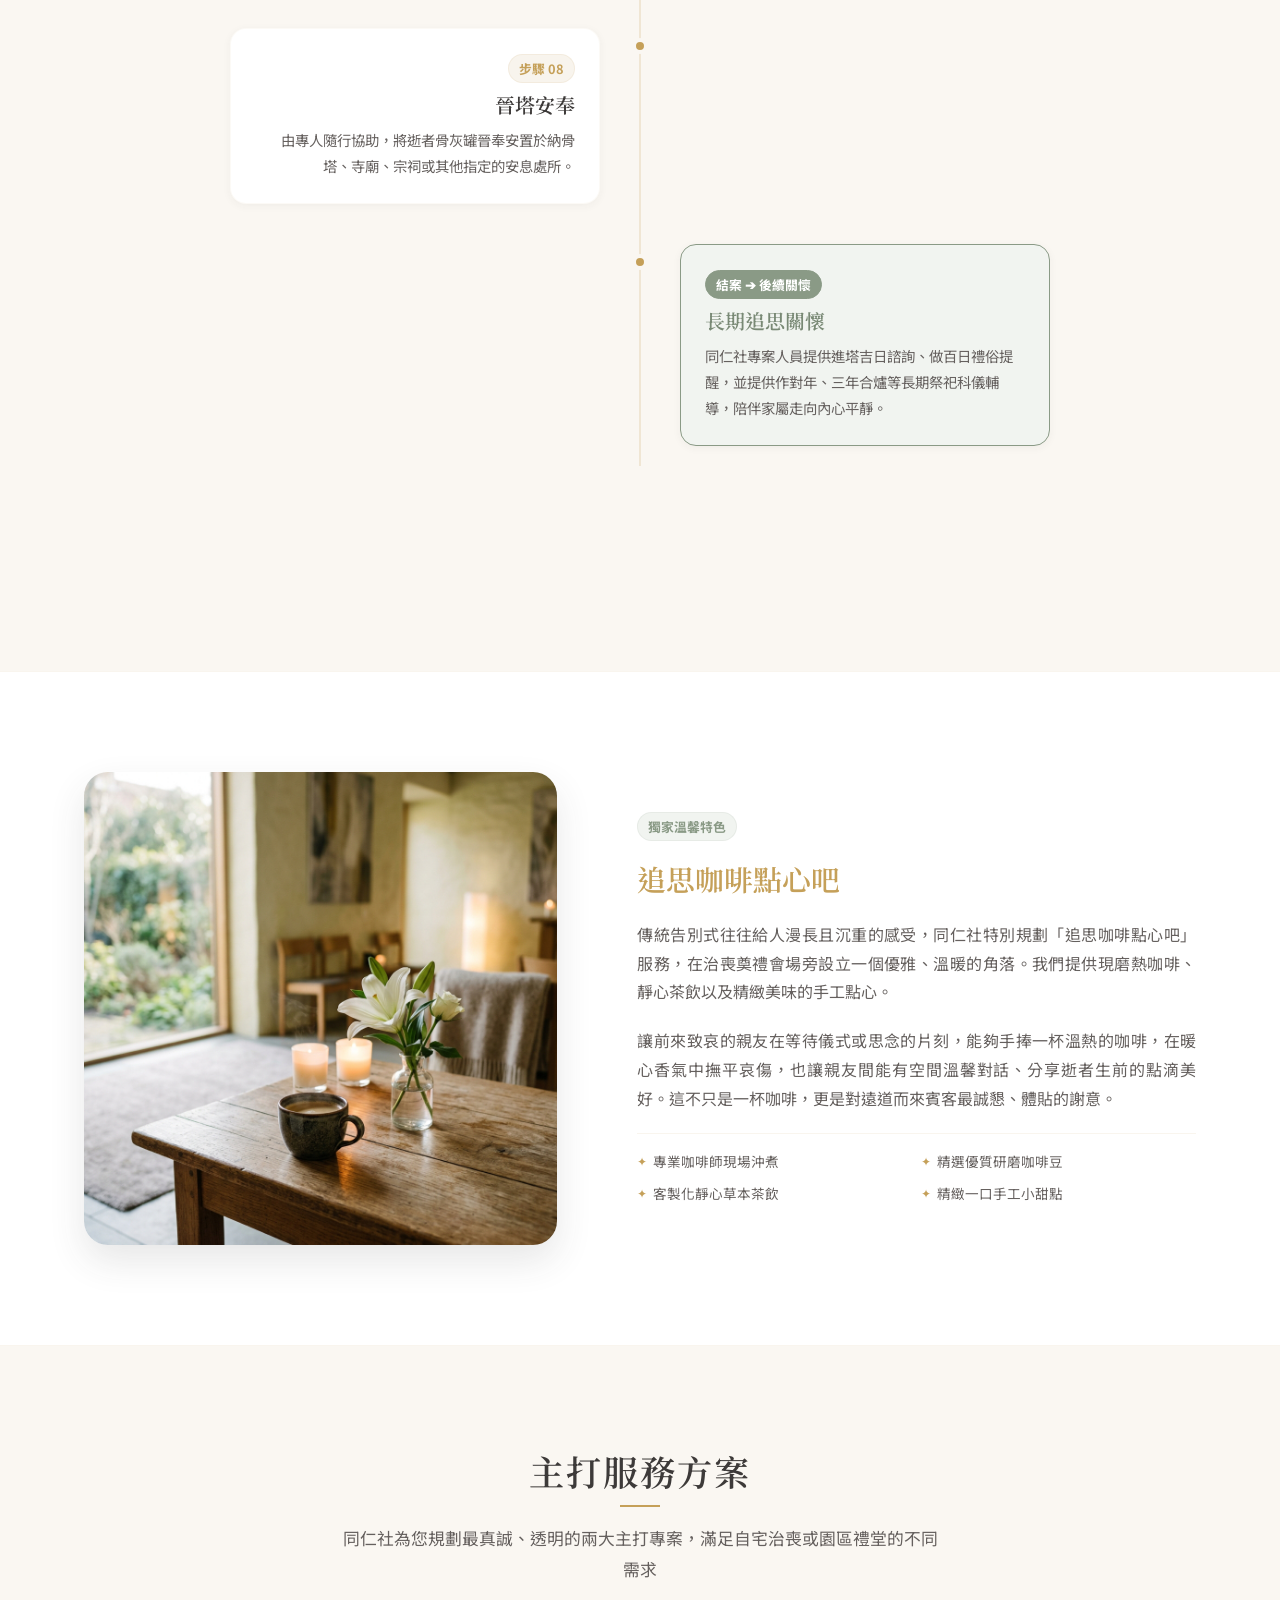
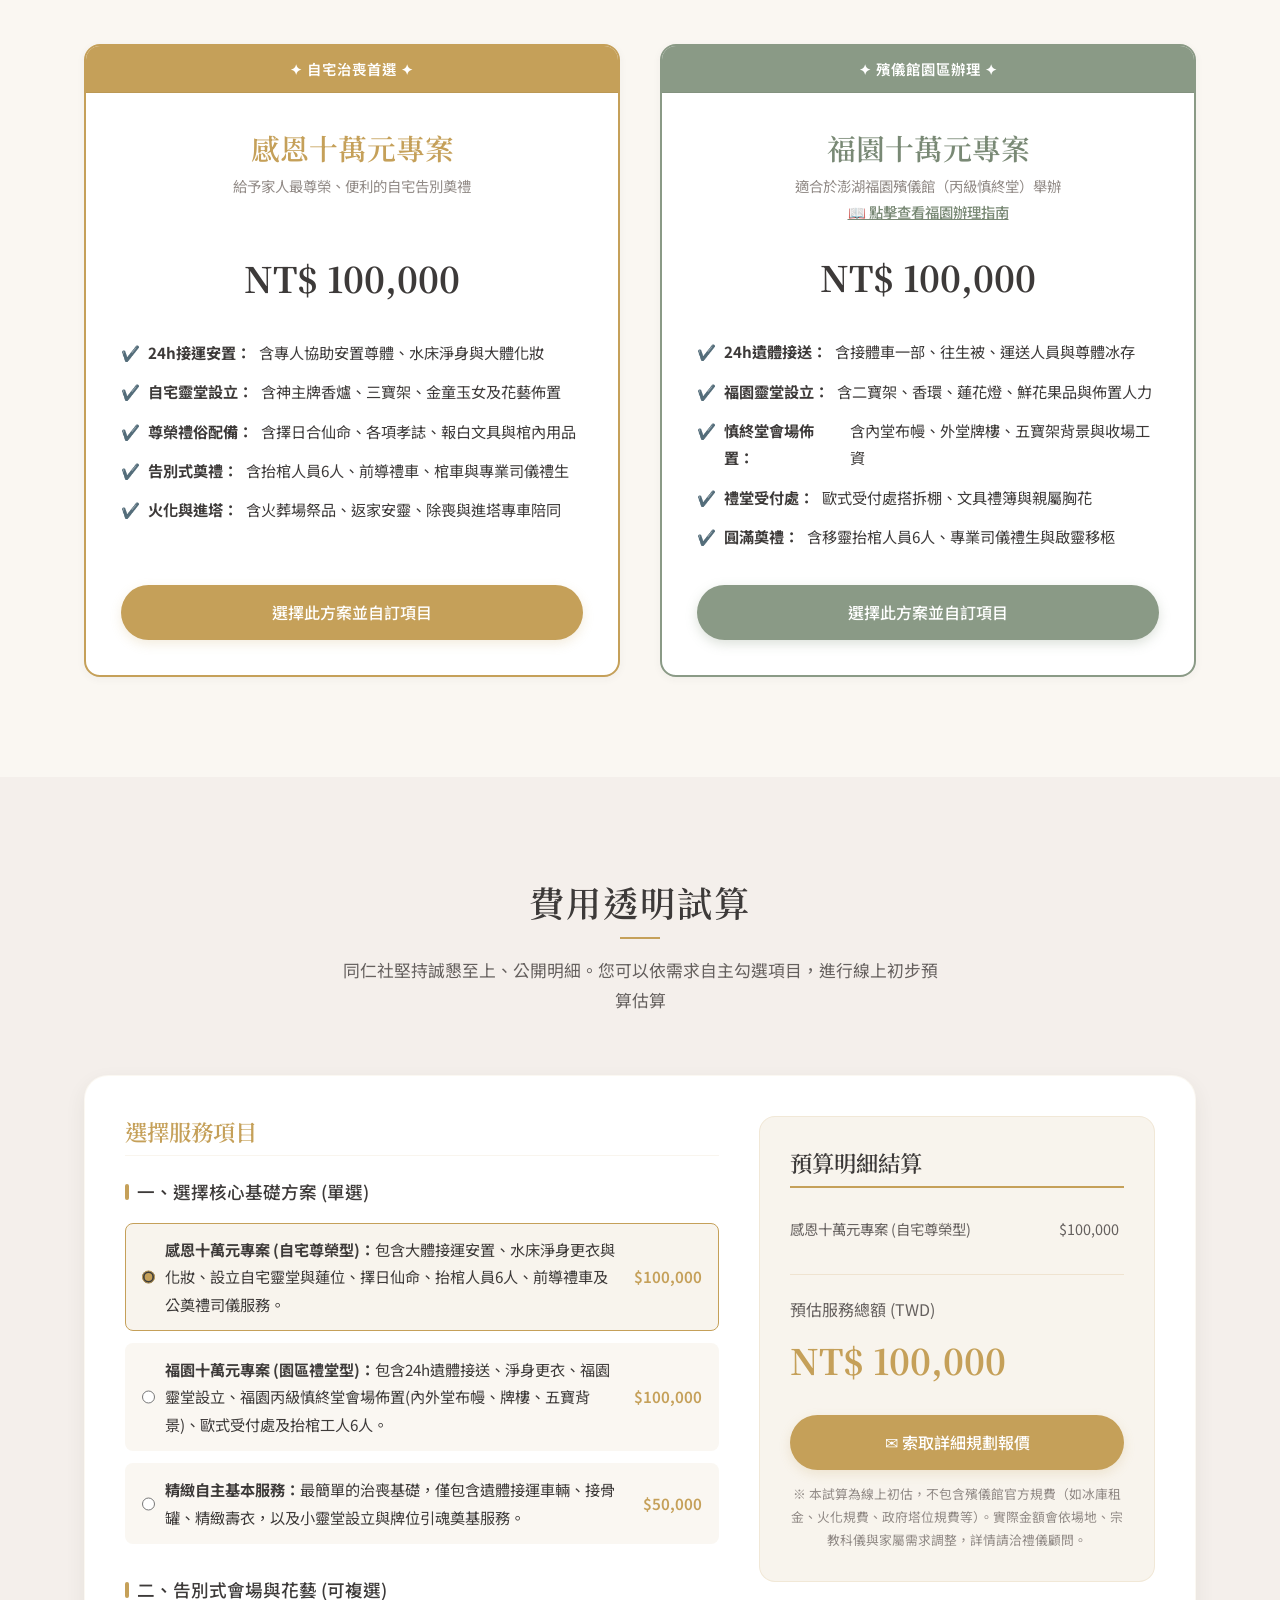
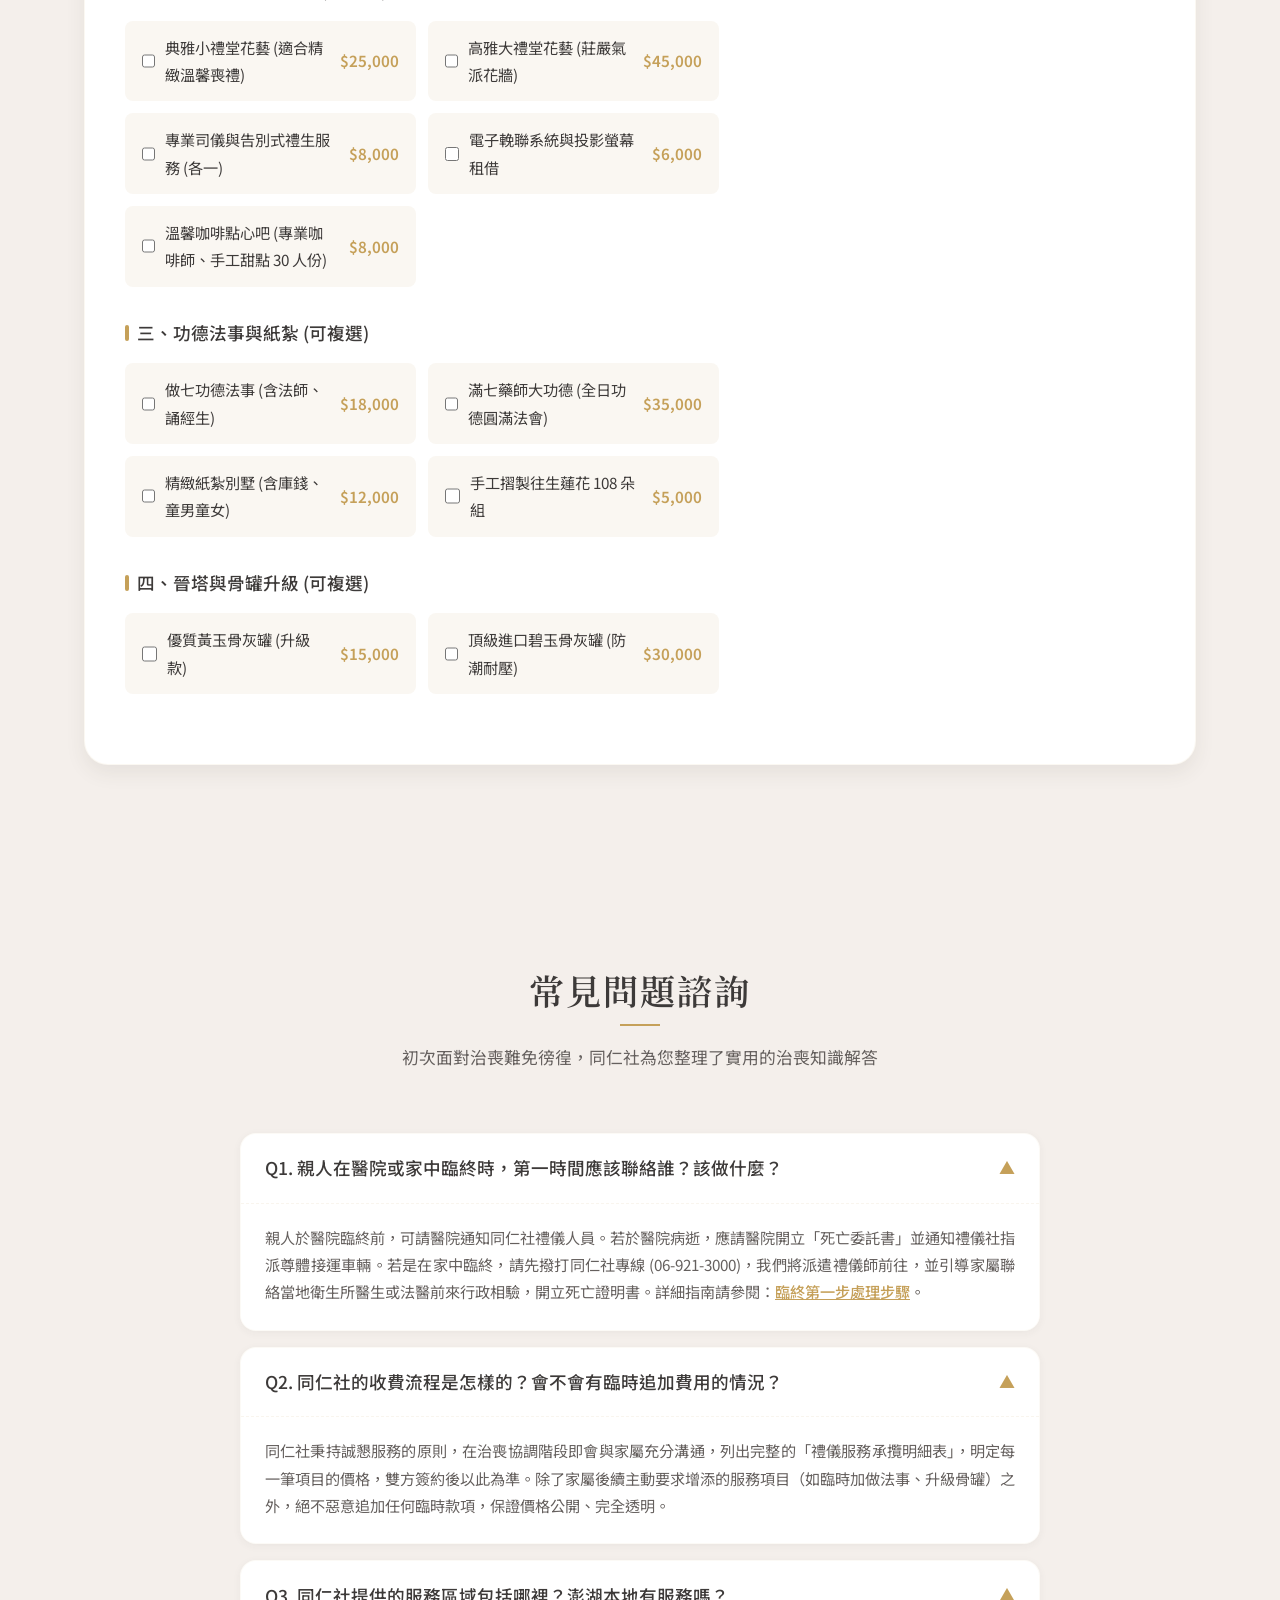
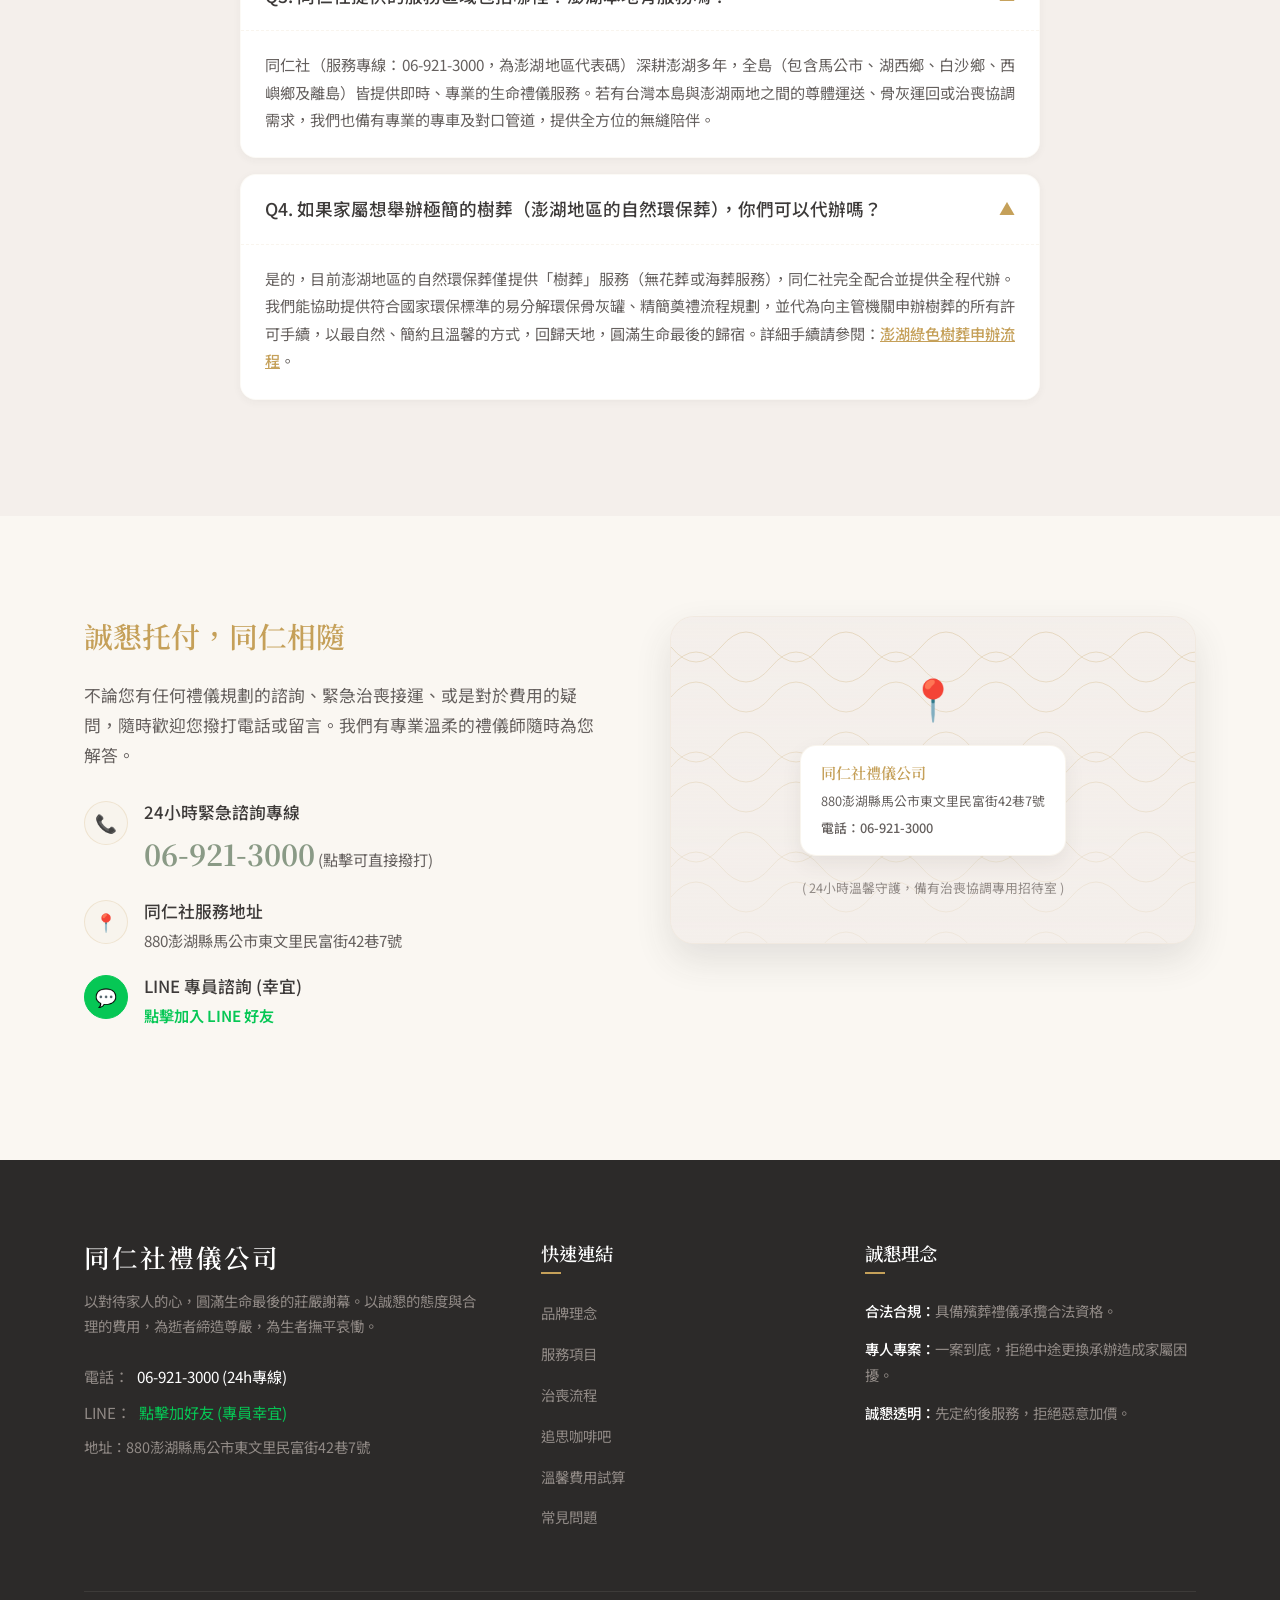
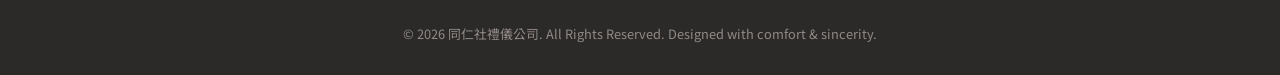
==== commit 9ab8089c: "Create fuyuan-guide.html subpage and integrate into index.html and sitemap.xml" ====
--- a/index.html
+++ b/index.html
@@ -399,7 +399,7 @@
           </div>
           <div class="service-body" style="padding: 35px; display: flex; flex-direction: column; height: 100%;">
             <h3 style="font-size: 1.8rem; color: var(--color-green-hover); text-align: center; margin-bottom: 5px;">福園十萬元專案</h3>
-            <p style="text-align: center; font-size: 0.9rem; color: var(--text-muted); margin-bottom: 20px;">適合於澎湖福園殯儀館（丙級慎終堂）舉辦</p>
+            <p style="text-align: center; font-size: 0.9rem; color: var(--text-muted); margin-bottom: 20px;">適合於澎湖福園殯儀館（丙級慎終堂）舉辦<br><a href="fuyuan-guide.html" style="color: var(--color-green-hover); text-decoration: underline; font-weight: 500;">📖 點擊查看福園辦理指南</a></p>
             <div style="font-family: var(--font-serif); font-size: 2.2rem; font-weight: 700; color: var(--text-primary); text-align: center; margin-bottom: 30px;">
               NT$ 100,000
             </div>
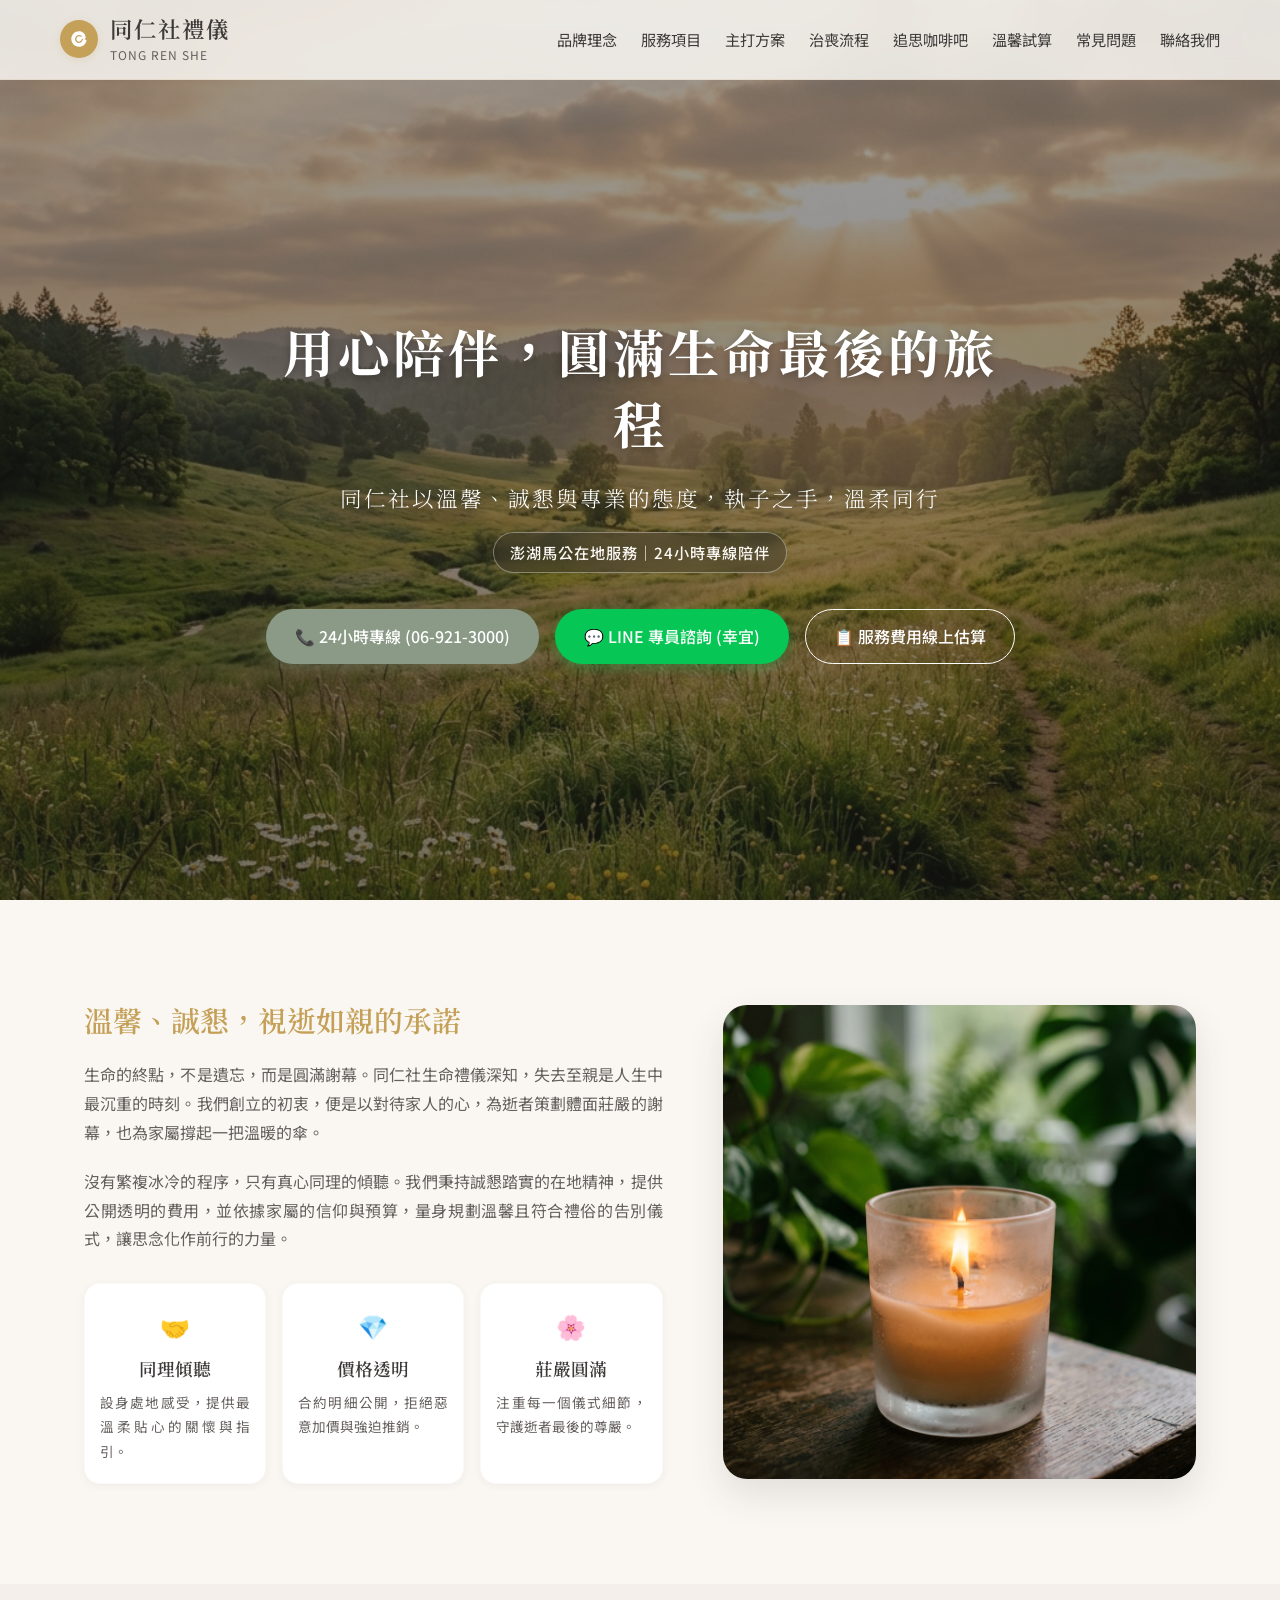
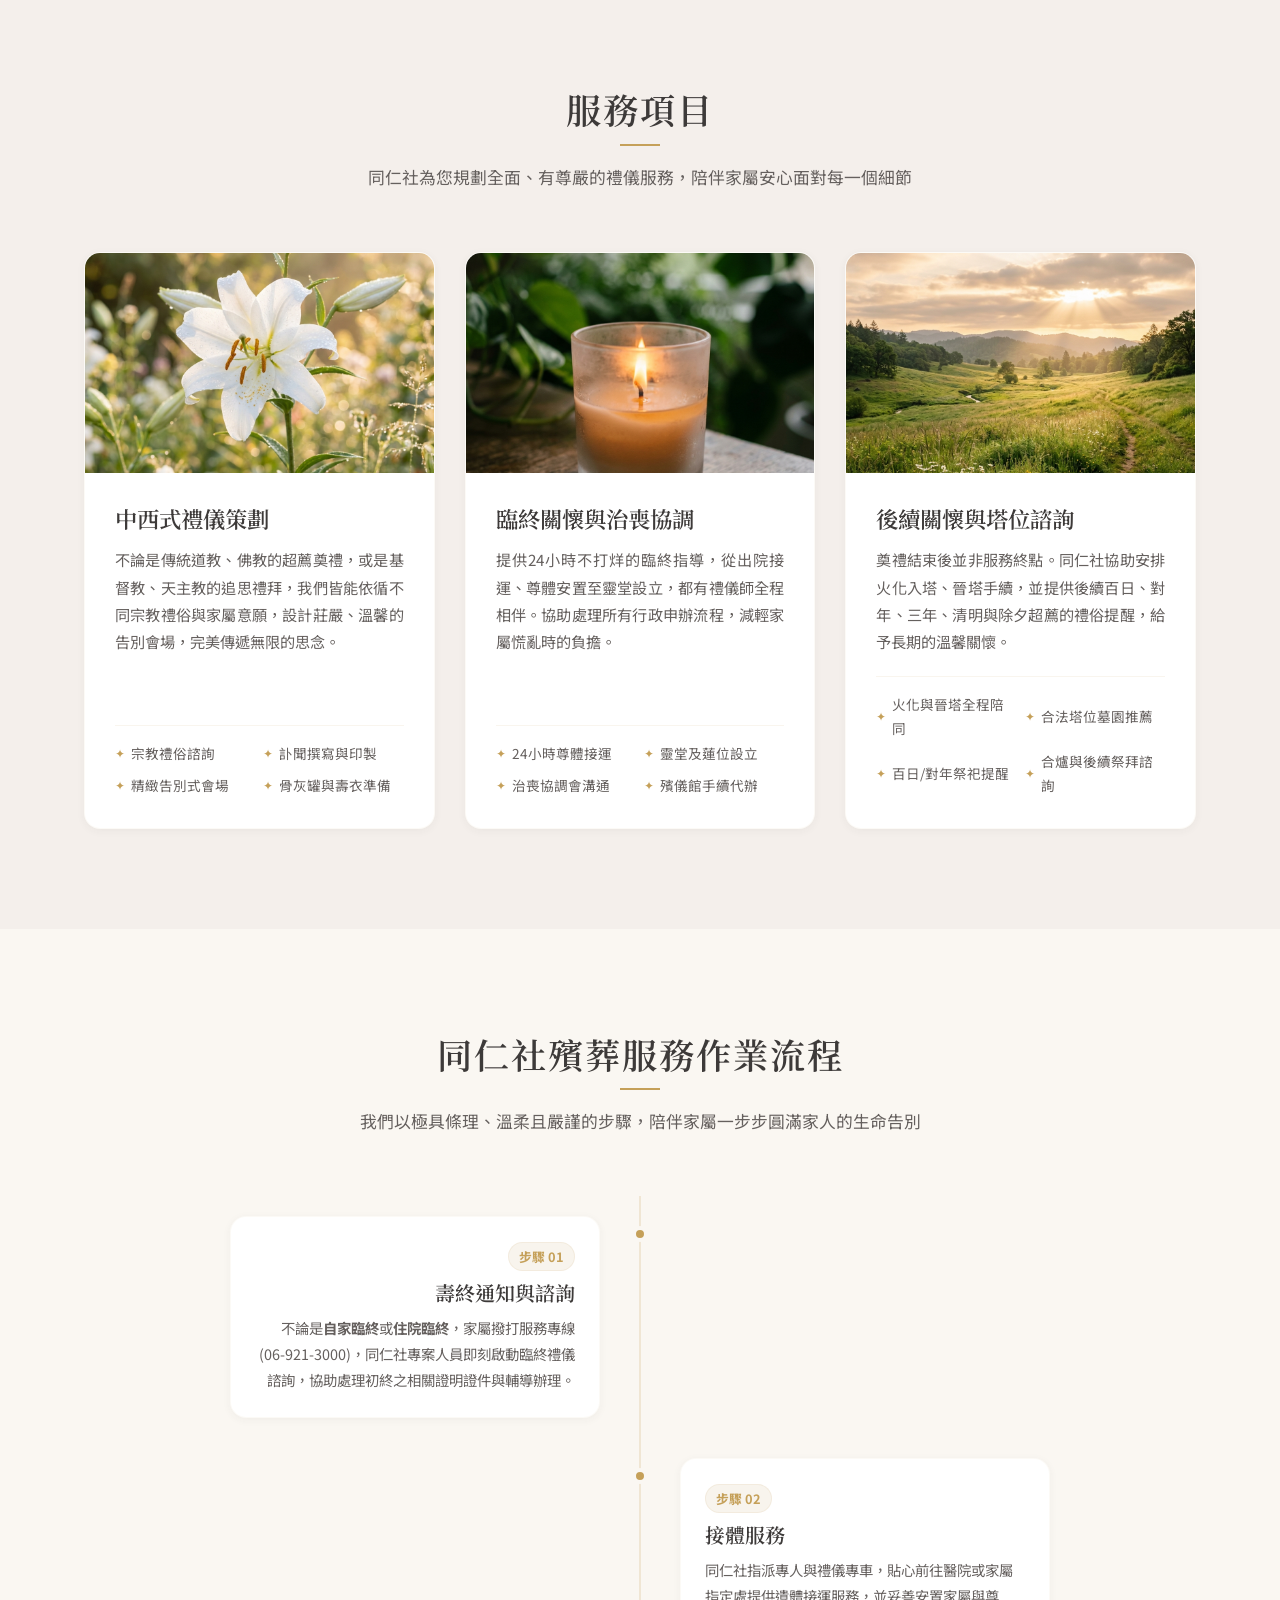
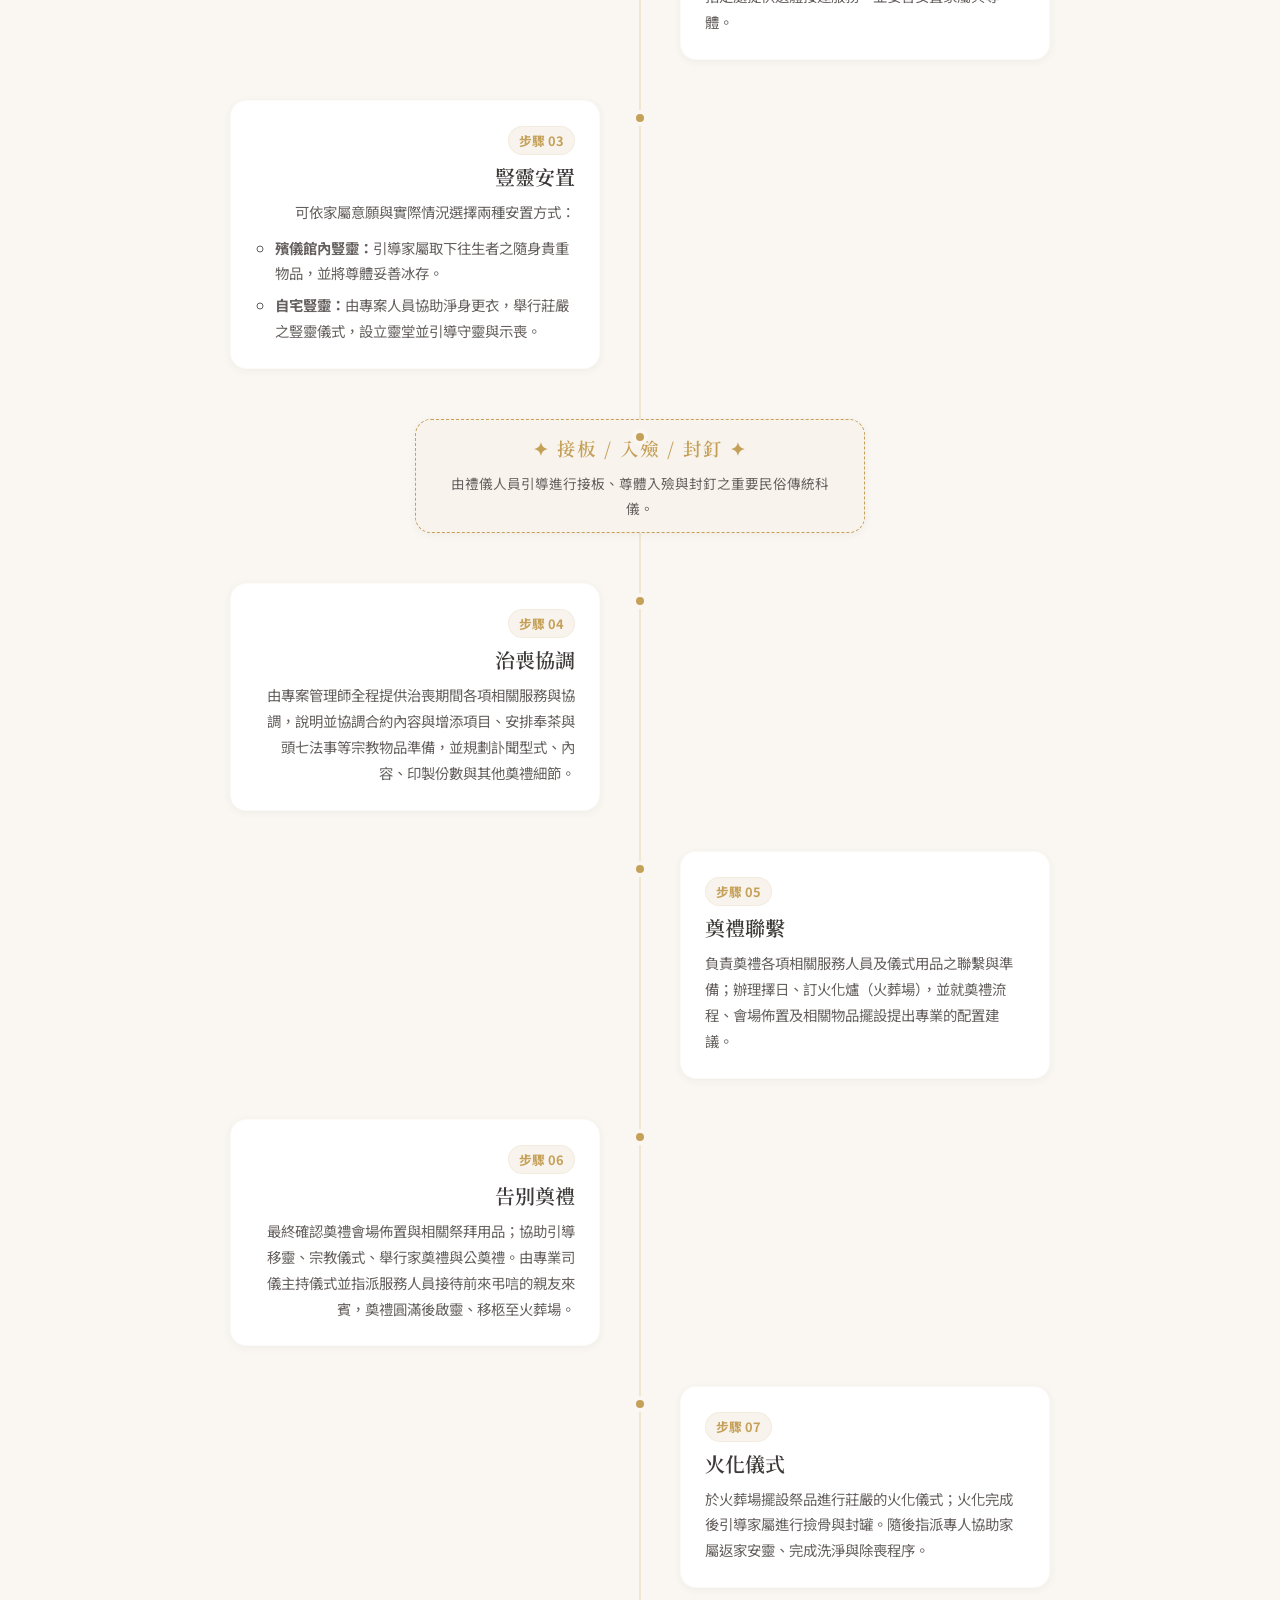
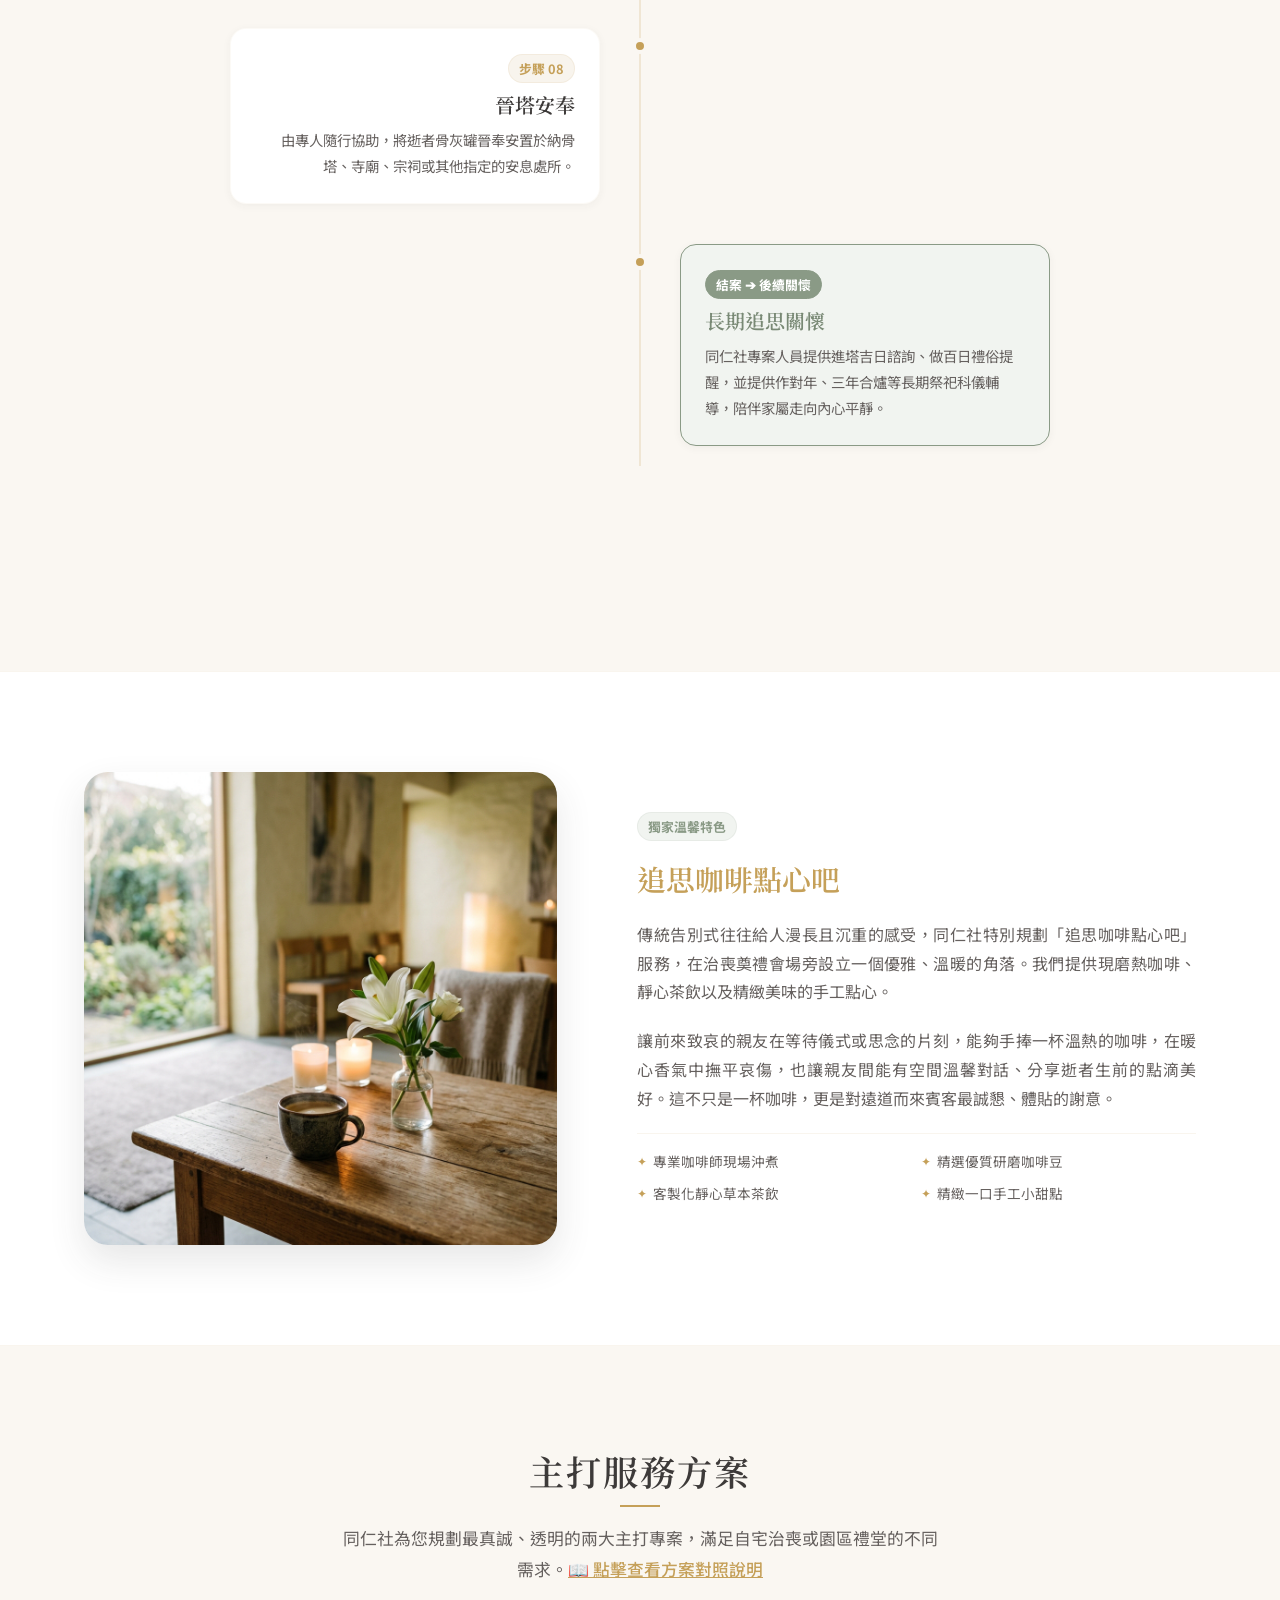
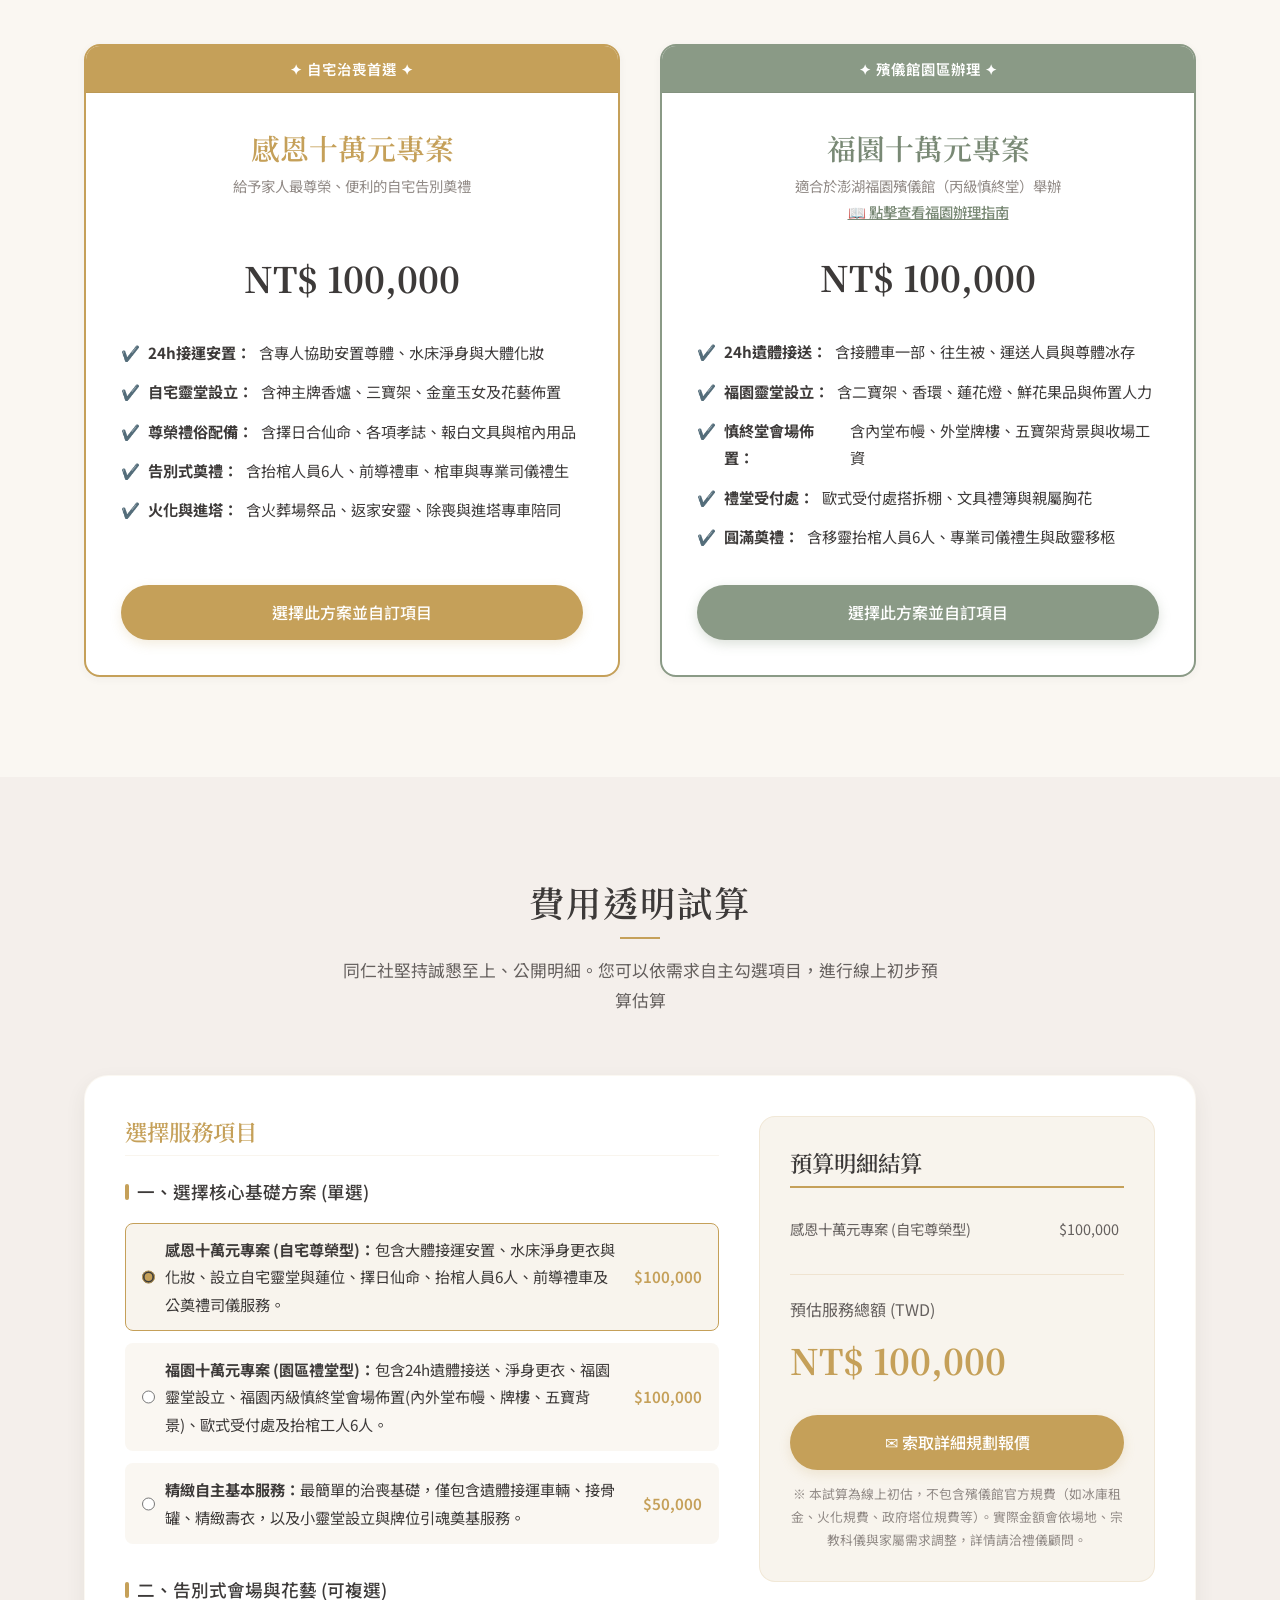
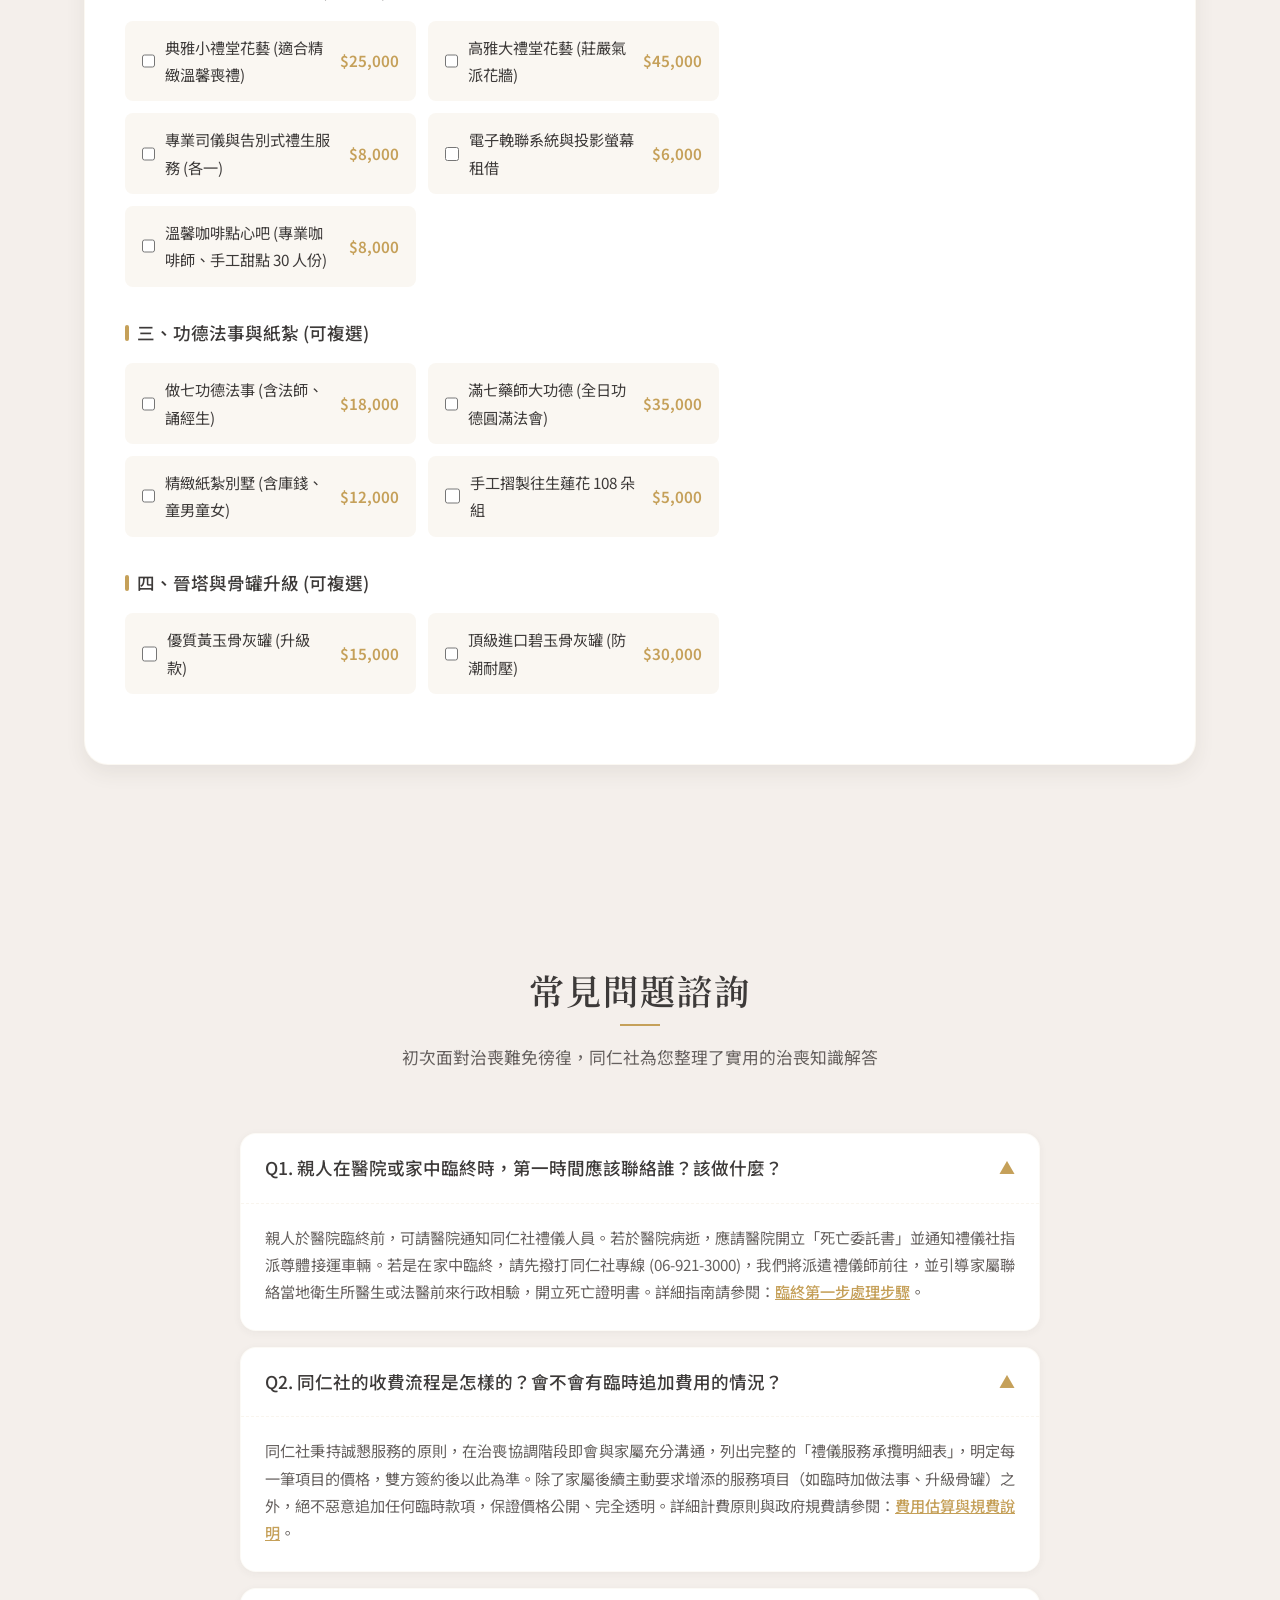
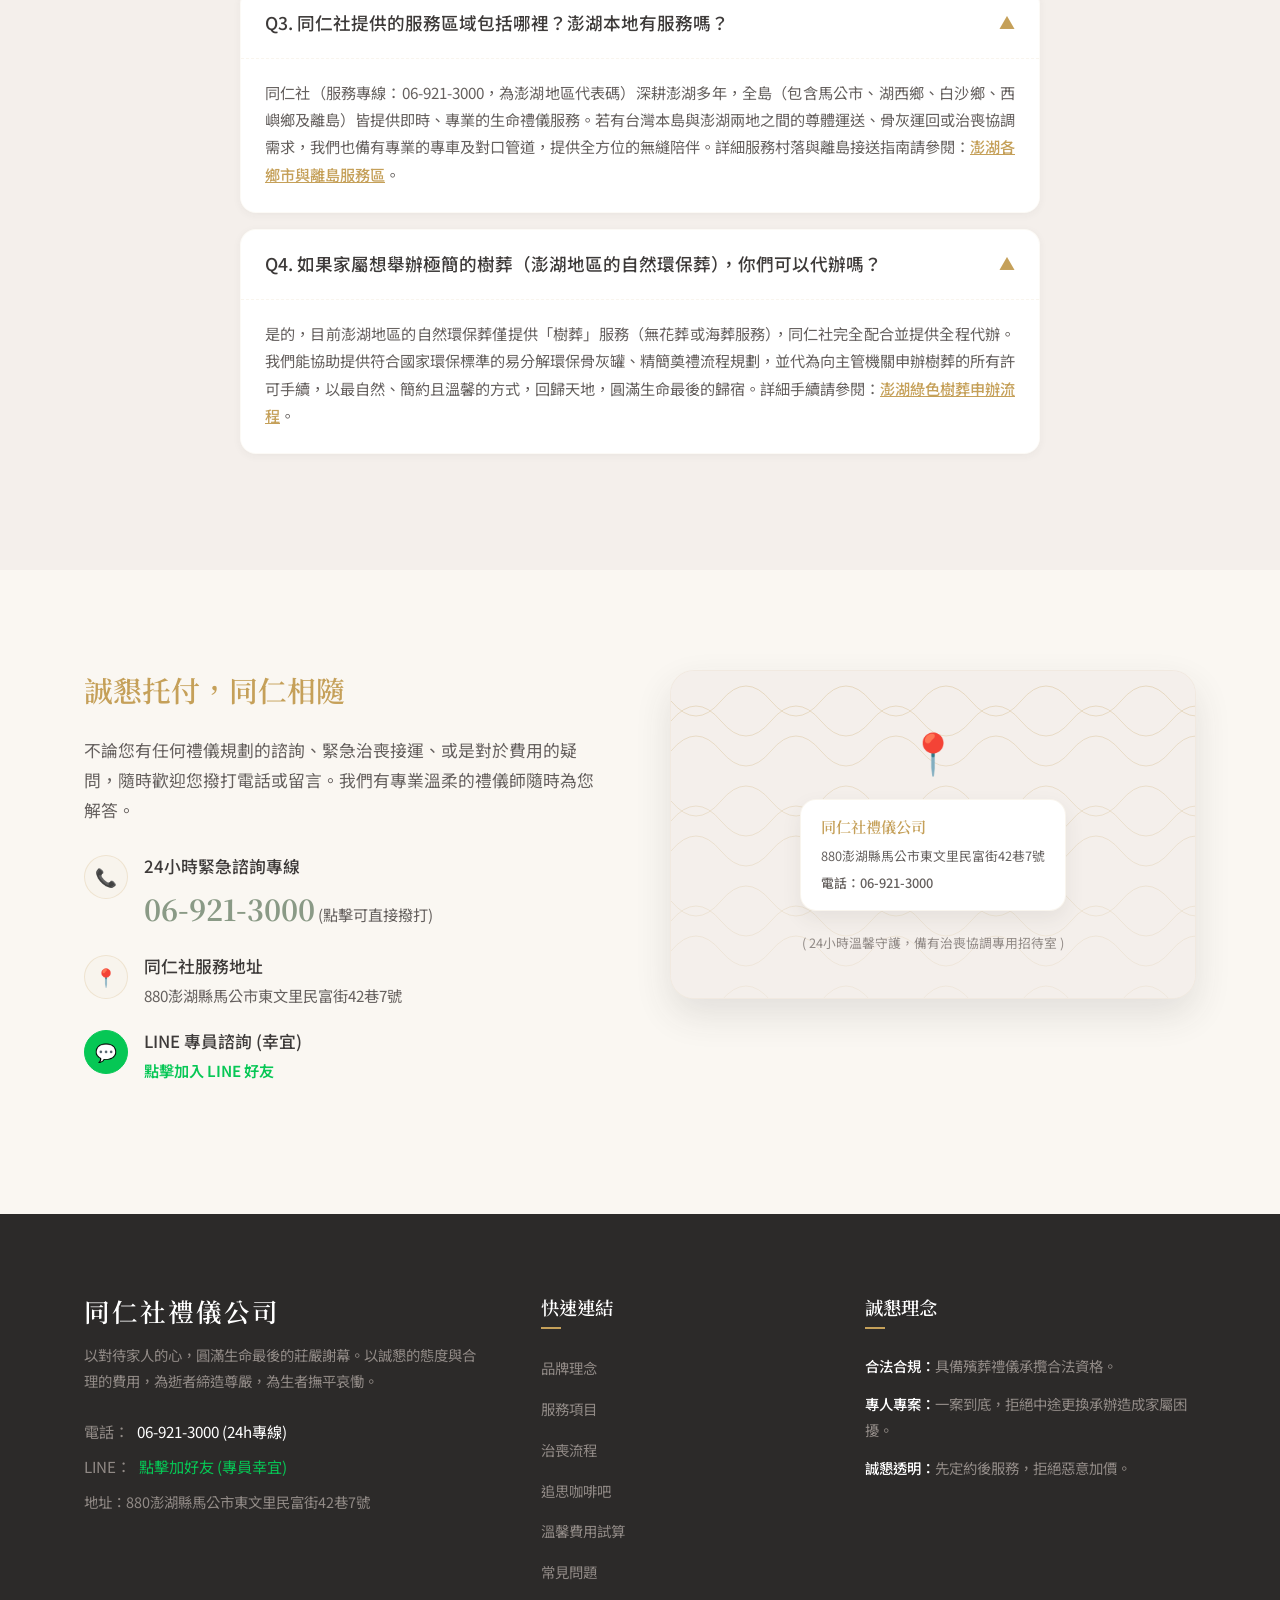
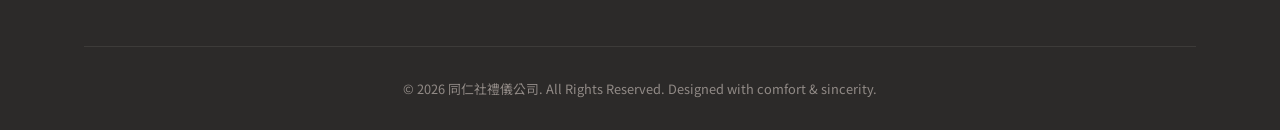
==== commit e3a0f307: "Create packages.html, pricing.html, and regions.html subpages with SEO optimizations" ====
--- a/index.html
+++ b/index.html
@@ -366,7 +366,7 @@
     <div class="container">
       <div class="section-header reveal">
         <h2>主打服務方案</h2>
-        <p>同仁社為您規劃最真誠、透明的兩大主打專案，滿足自宅治喪或園區禮堂的不同需求</p>
+        <p>同仁社為您規劃最真誠、透明的兩大主打專案，滿足自宅治喪或園區禮堂的不同需求。<a href="packages.html" style="color: var(--color-gold); text-decoration: underline; font-weight: 500;">📖 點擊查看方案對照說明</a></p>
       </div>
       
       <div class="package-grid">
@@ -613,7 +613,7 @@
           </div>
           <div class="faq-body">
             <div class="faq-content">
-              同仁社秉持誠懇服務的原則，在治喪協調階段即會與家屬充分溝通，列出完整的「禮儀服務承攬明細表」，明定每一筆項目的價格，雙方簽約後以此為準。除了家屬後續主動要求增添的服務項目（如臨時加做法事、升級骨罐）之外，絕不惡意追加任何臨時款項，保證價格公開、完全透明。
+              同仁社秉持誠懇服務的原則，在治喪協調階段即會與家屬充分溝通，列出完整的「禮儀服務承攬明細表」，明定每一筆項目的價格，雙方簽約後以此為準。除了家屬後續主動要求增添的服務項目（如臨時加做法事、升級骨罐）之外，絕不惡意追加任何臨時款項，保證價格公開、完全透明。詳細計費原則與政府規費請參閱：<a href="pricing.html" style="color: var(--color-gold); text-decoration: underline; font-weight: 500;">費用估算與規費說明</a>。
             </div>
           </div>
         </div>
@@ -626,7 +626,7 @@
           </div>
           <div class="faq-body">
             <div class="faq-content">
-              同仁社（服務專線：06-921-3000，為澎湖地區代表碼）深耕澎湖多年，全島（包含馬公市、湖西鄉、白沙鄉、西嶼鄉及離島）皆提供即時、專業的生命禮儀服務。若有台灣本島與澎湖兩地之間的尊體運送、骨灰運回或治喪協調需求，我們也備有專業的專車及對口管道，提供全方位的無縫陪伴。
+              同仁社（服務專線：06-921-3000，為澎湖地區代表碼）深耕澎湖多年，全島（包含馬公市、湖西鄉、白沙鄉、西嶼鄉及離島）皆提供即時、專業的生命禮儀服務。若有台灣本島與澎湖兩地之間的尊體運送、骨灰運回或治喪協調需求，我們也備有專業的專車及對口管道，提供全方位的無縫陪伴。詳細服務村落與離島接送指南請參閱：<a href="regions.html" style="color: var(--color-gold); text-decoration: underline; font-weight: 500;">澎湖各鄉市與離島服務區</a>。
             </div>
           </div>
         </div>
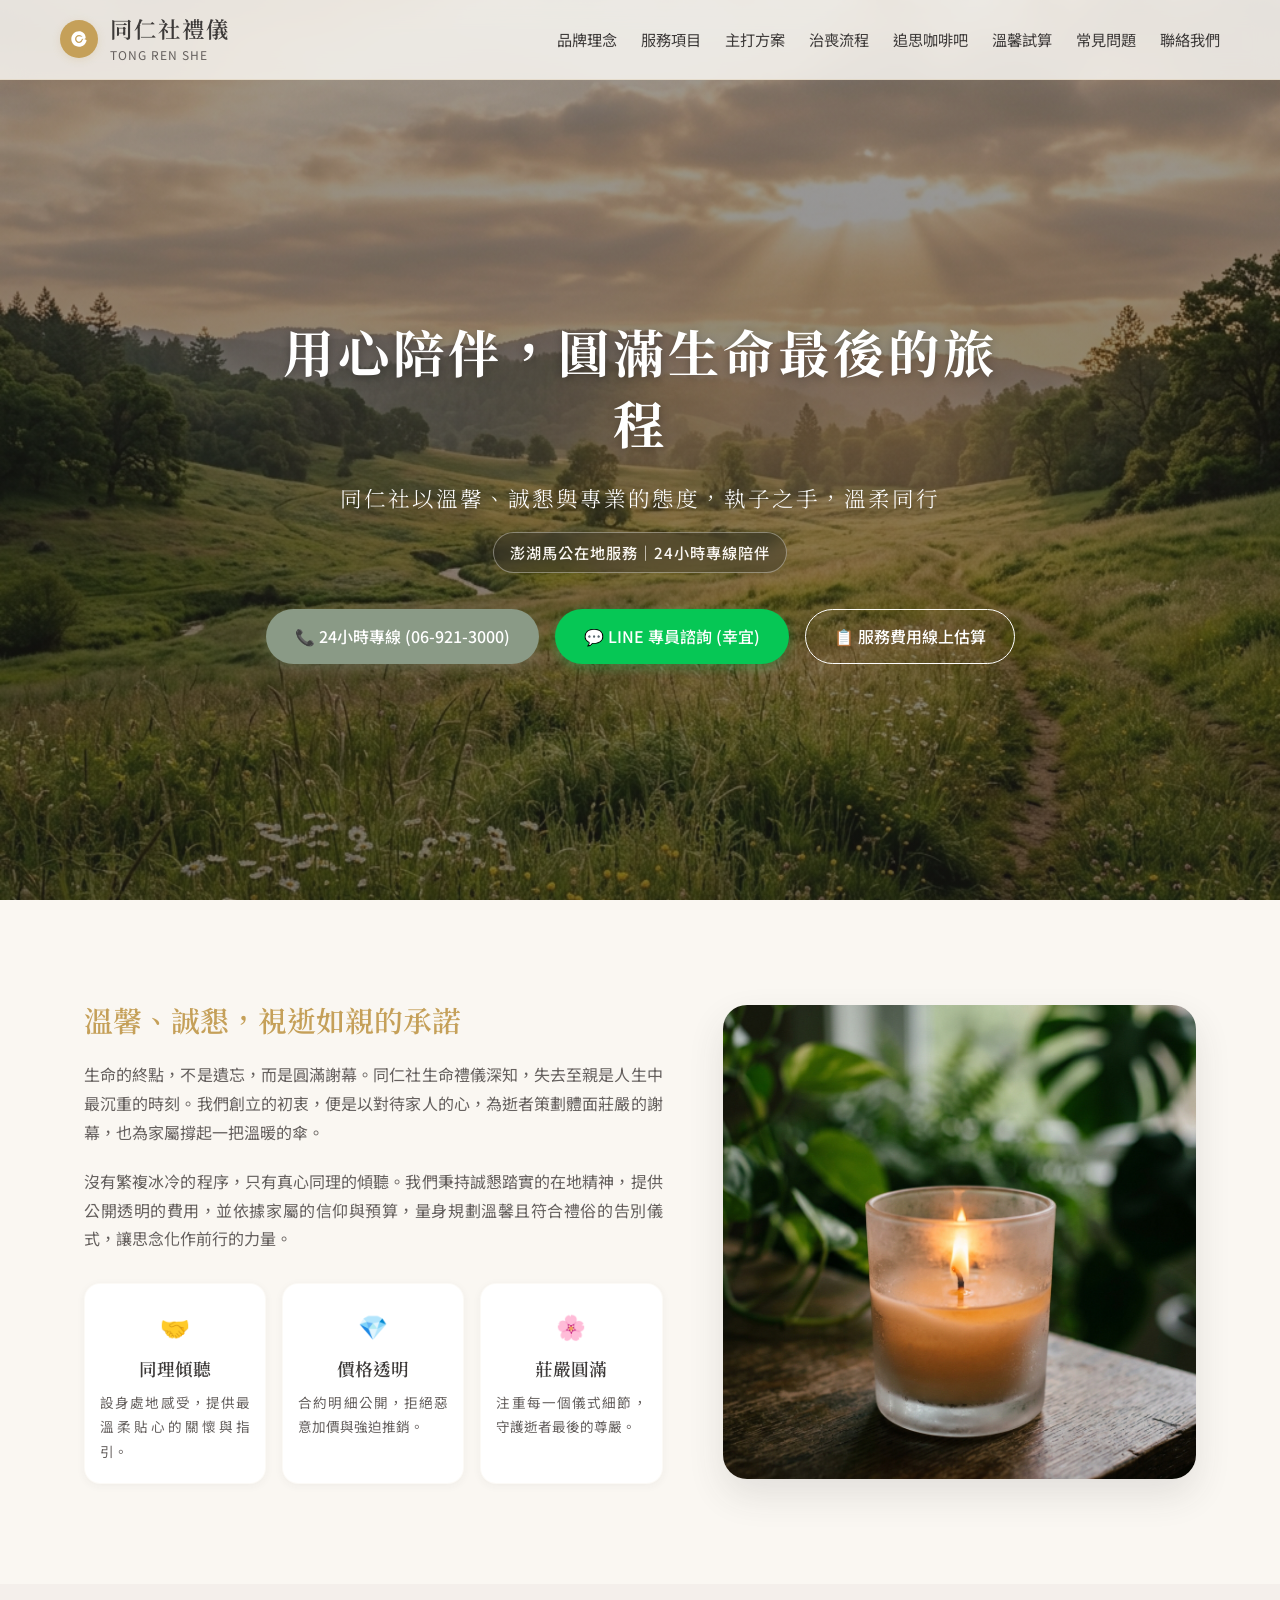
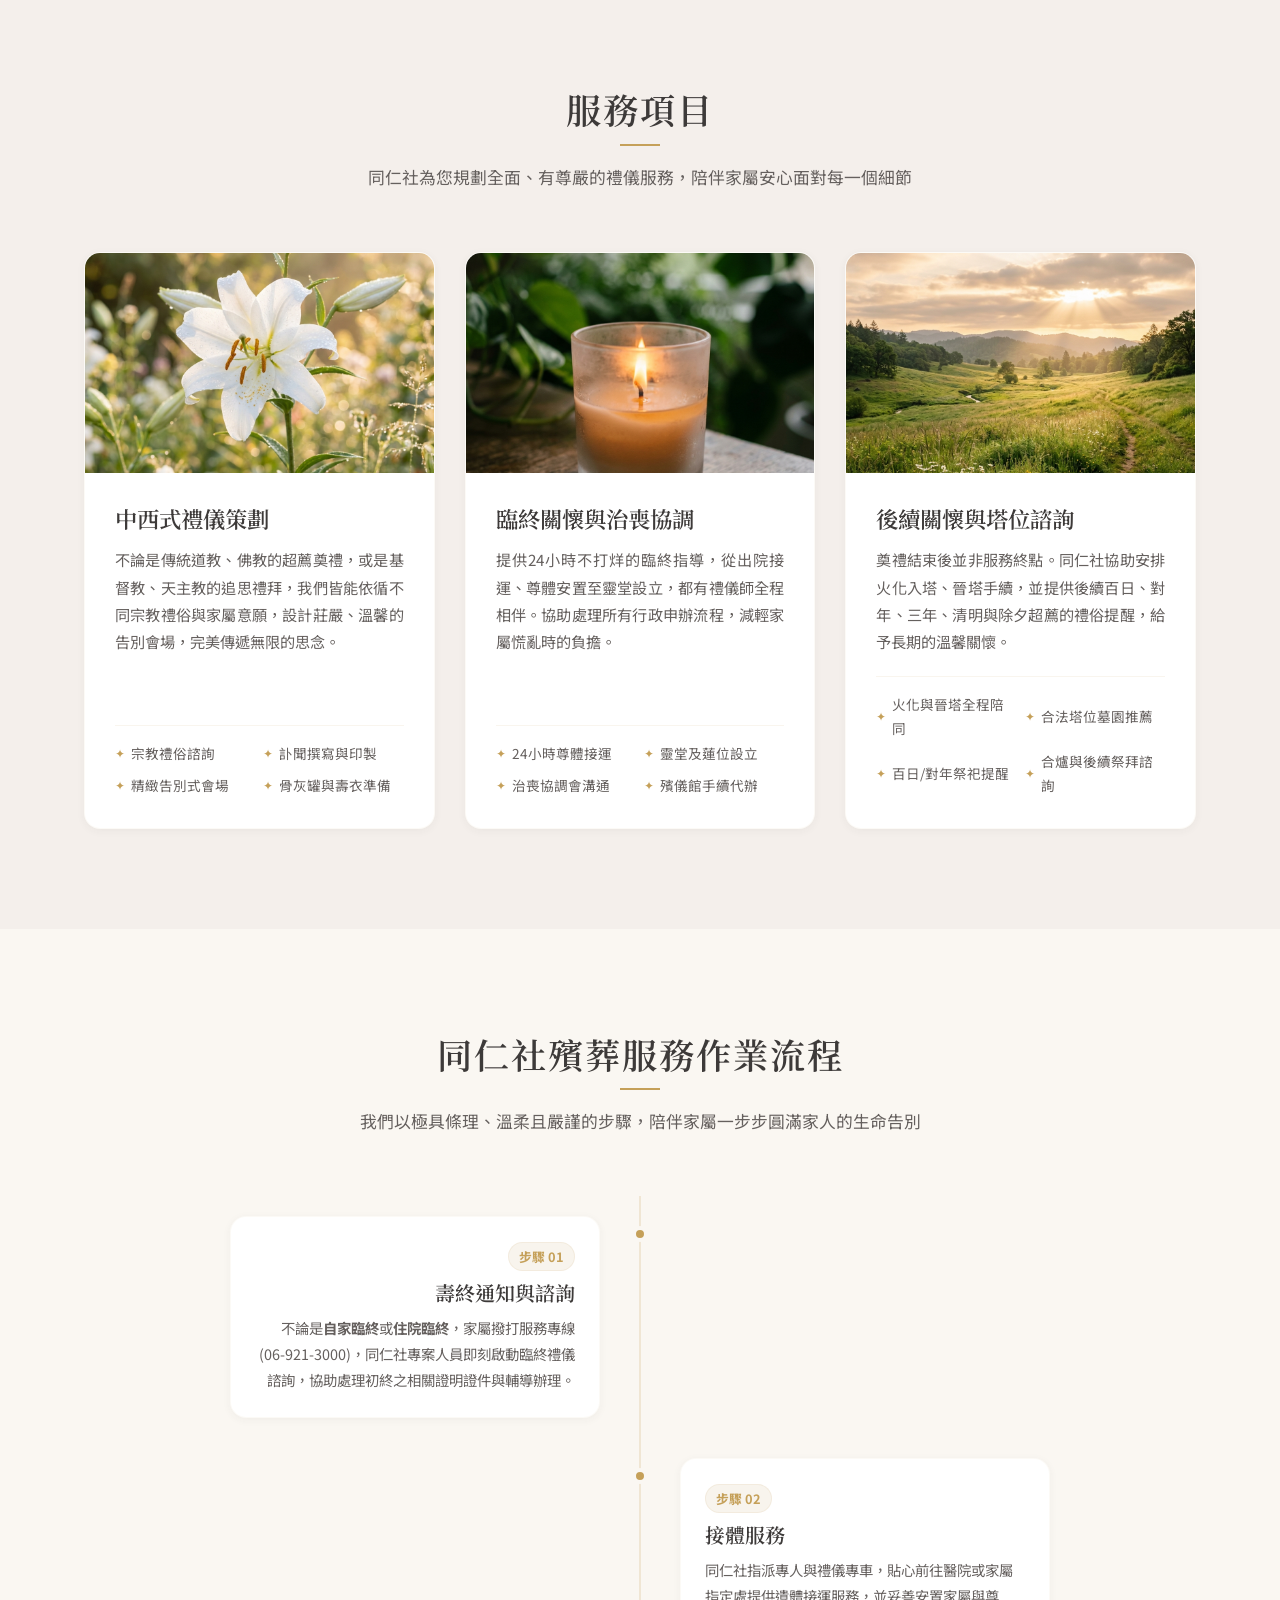
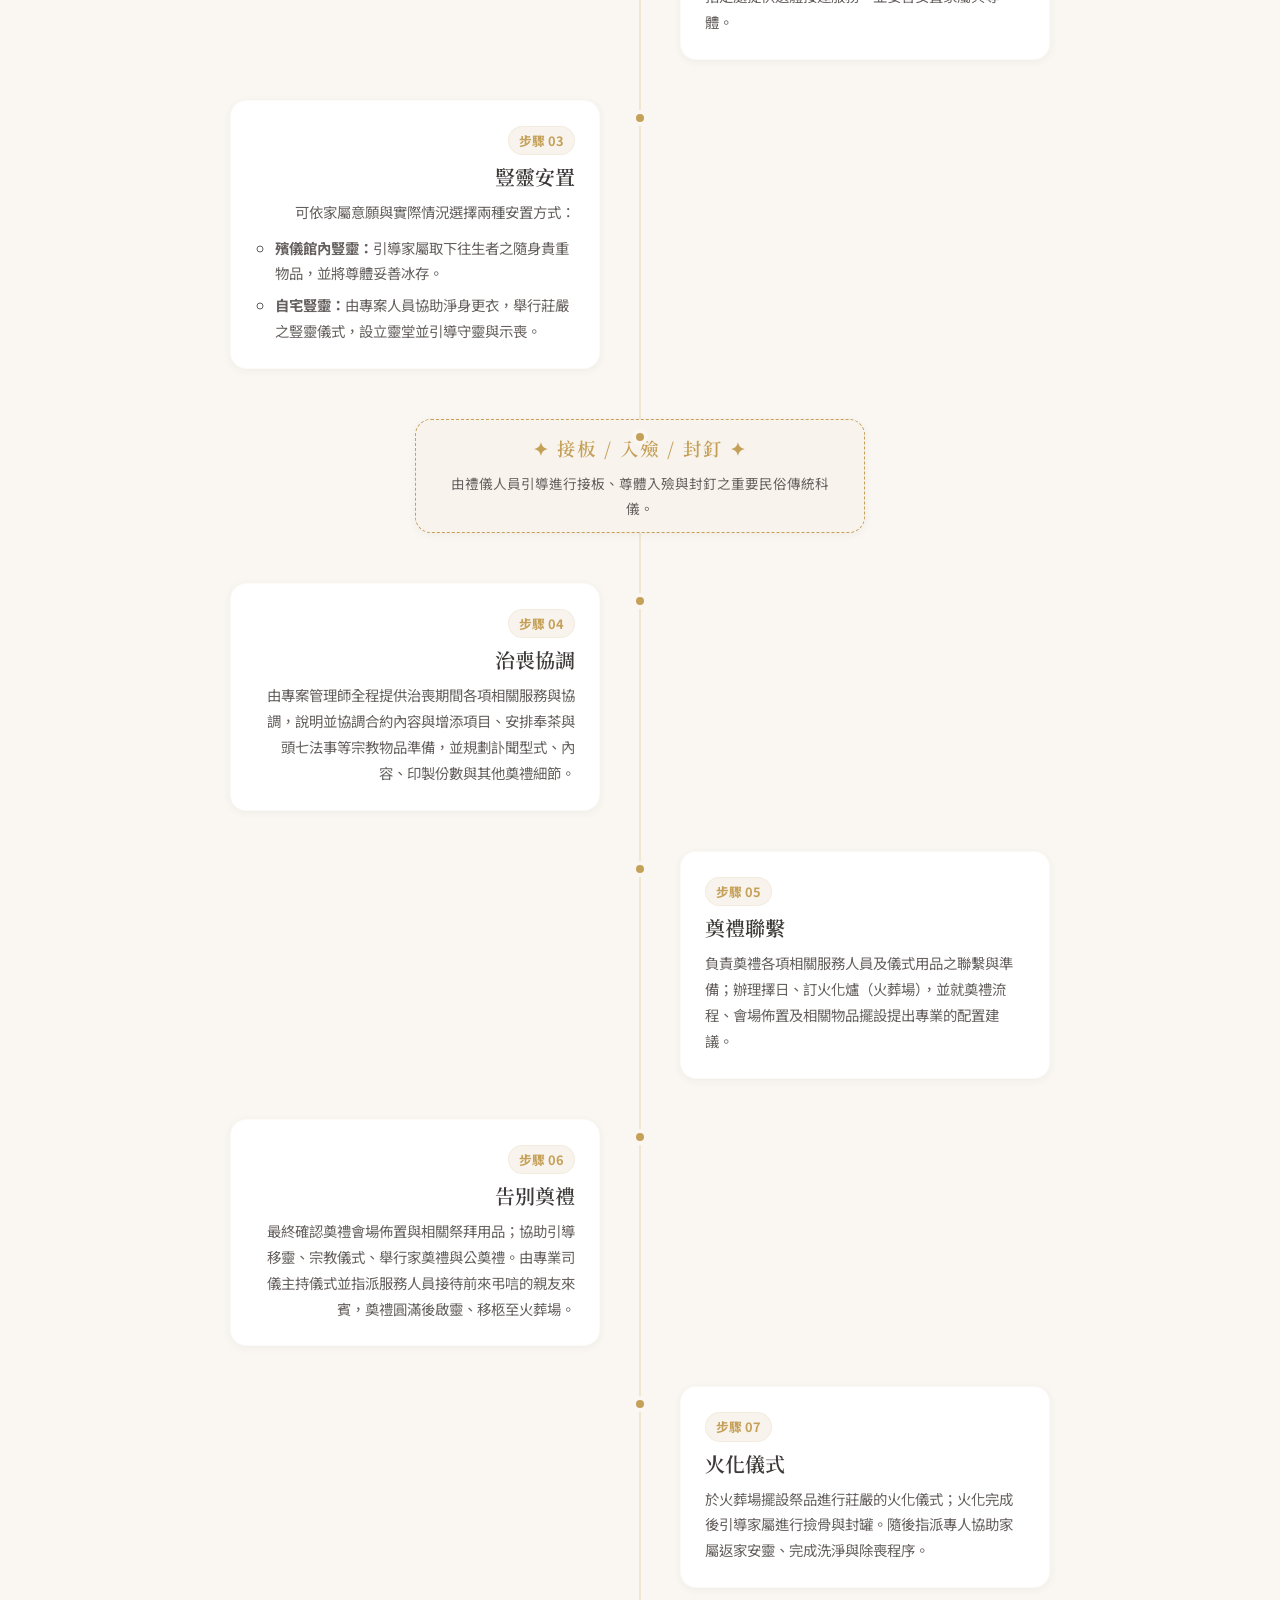
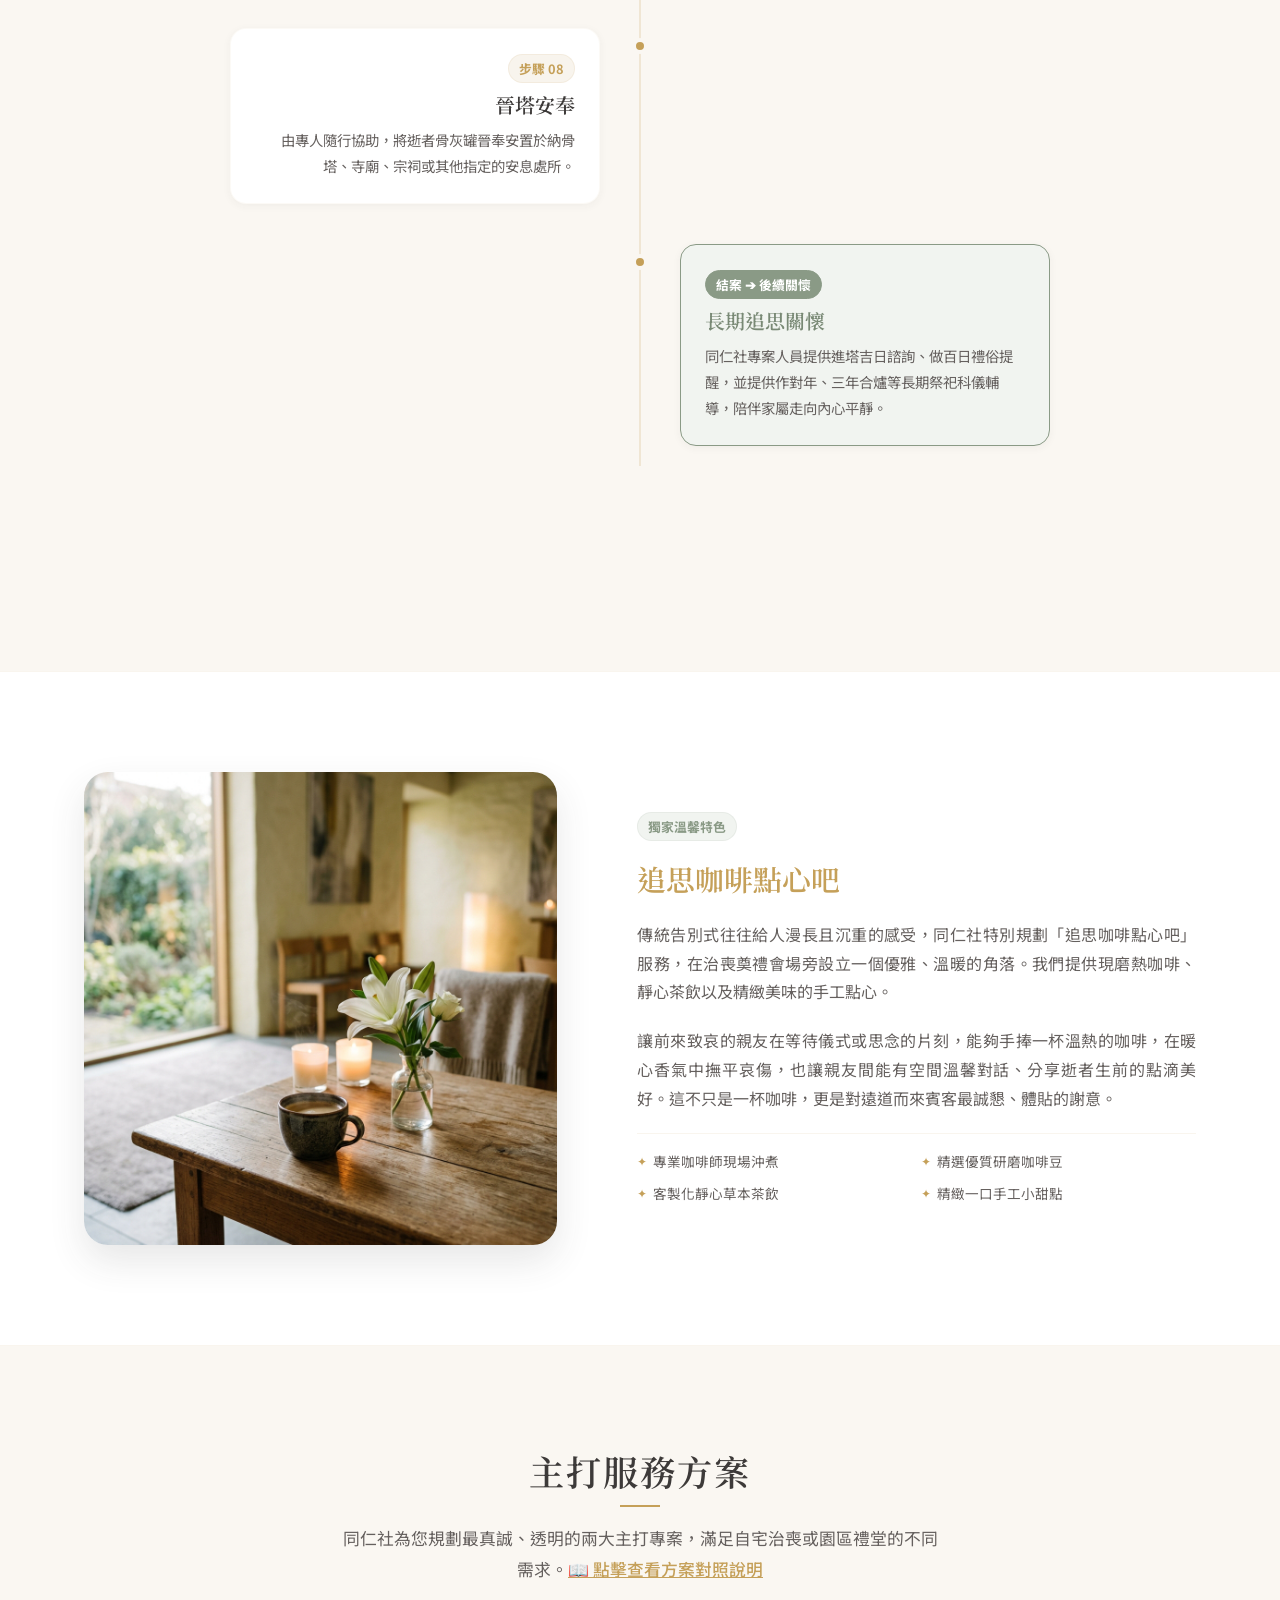
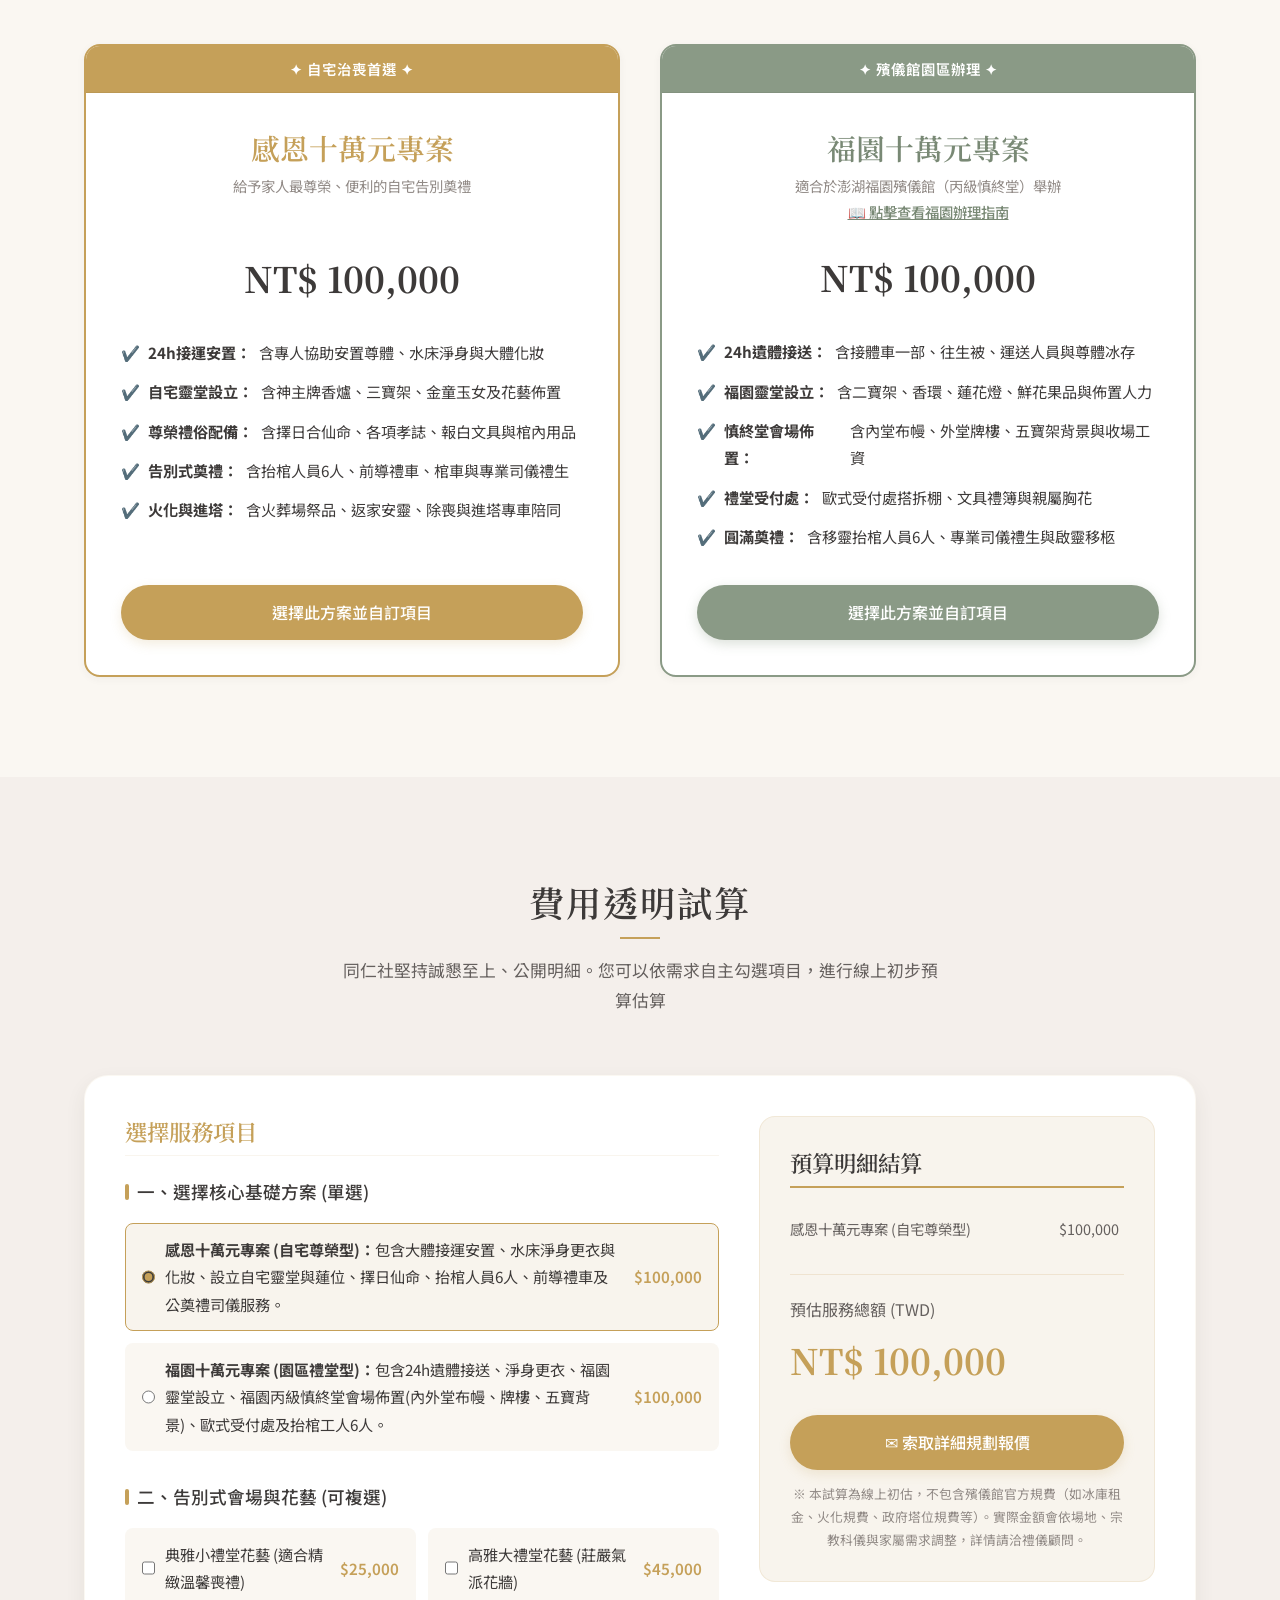
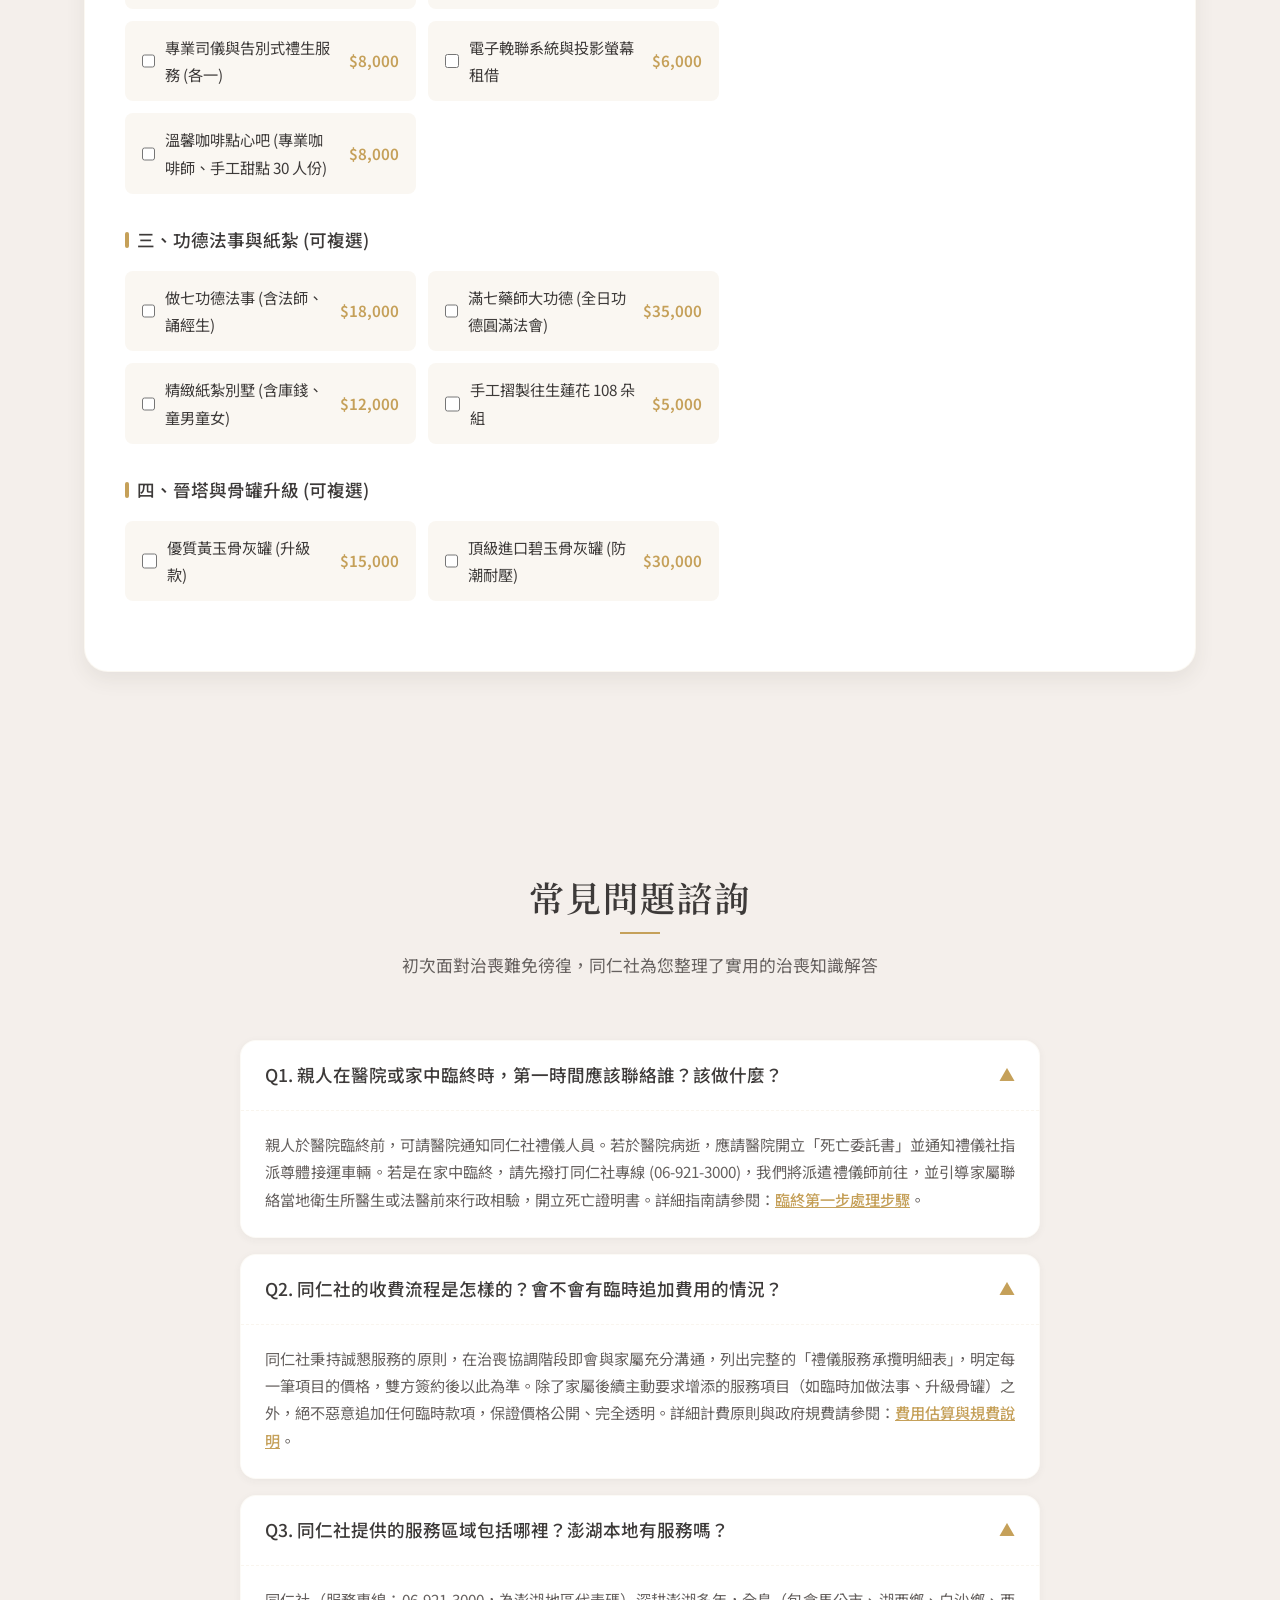
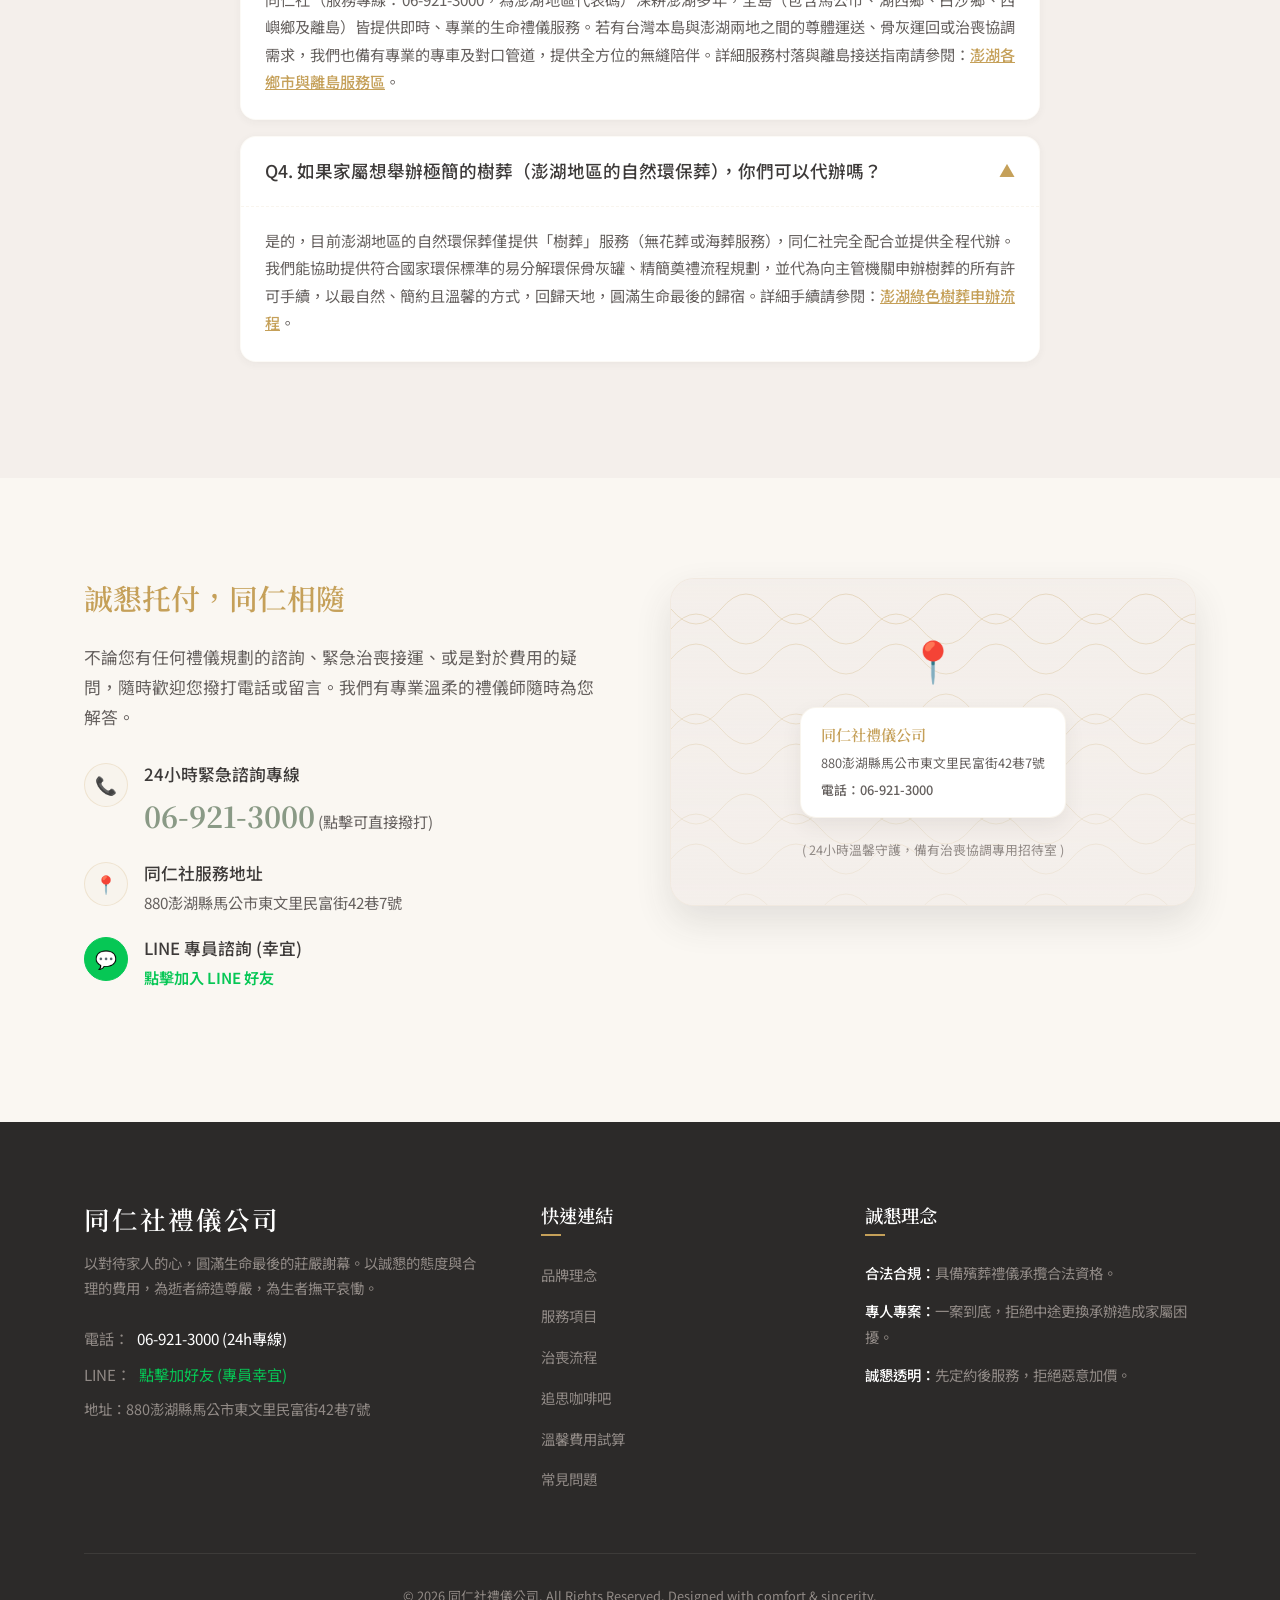
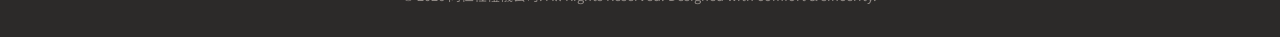
==== commit 4ffd705b: "Remove 50k Refined Basic package from pricing calculator, packages comparison, and pricing guides du" ====
--- a/index.html
+++ b/index.html
@@ -449,13 +449,6 @@
                 <span class="option-price">$100,000</span>
               </label>
 
-              <label class="option-item base-pkg-item" id="lbl-pkg-custom">
-                <span class="option-checkbox">
-                  <input type="radio" name="base-package" value="50000" id="pkg-custom" data-name="精緻自主方案 (基本接運與安置)">
-                  <span><strong>精緻自主基本服務：</strong>最簡單的治喪基礎，僅包含遺體接運車輛、接骨罐、精緻壽衣，以及小靈堂設立與牌位引魂奠基服務。</span>
-                </span>
-                <span class="option-price">$50,000</span>
-              </label>
             </div>
           </div>
           
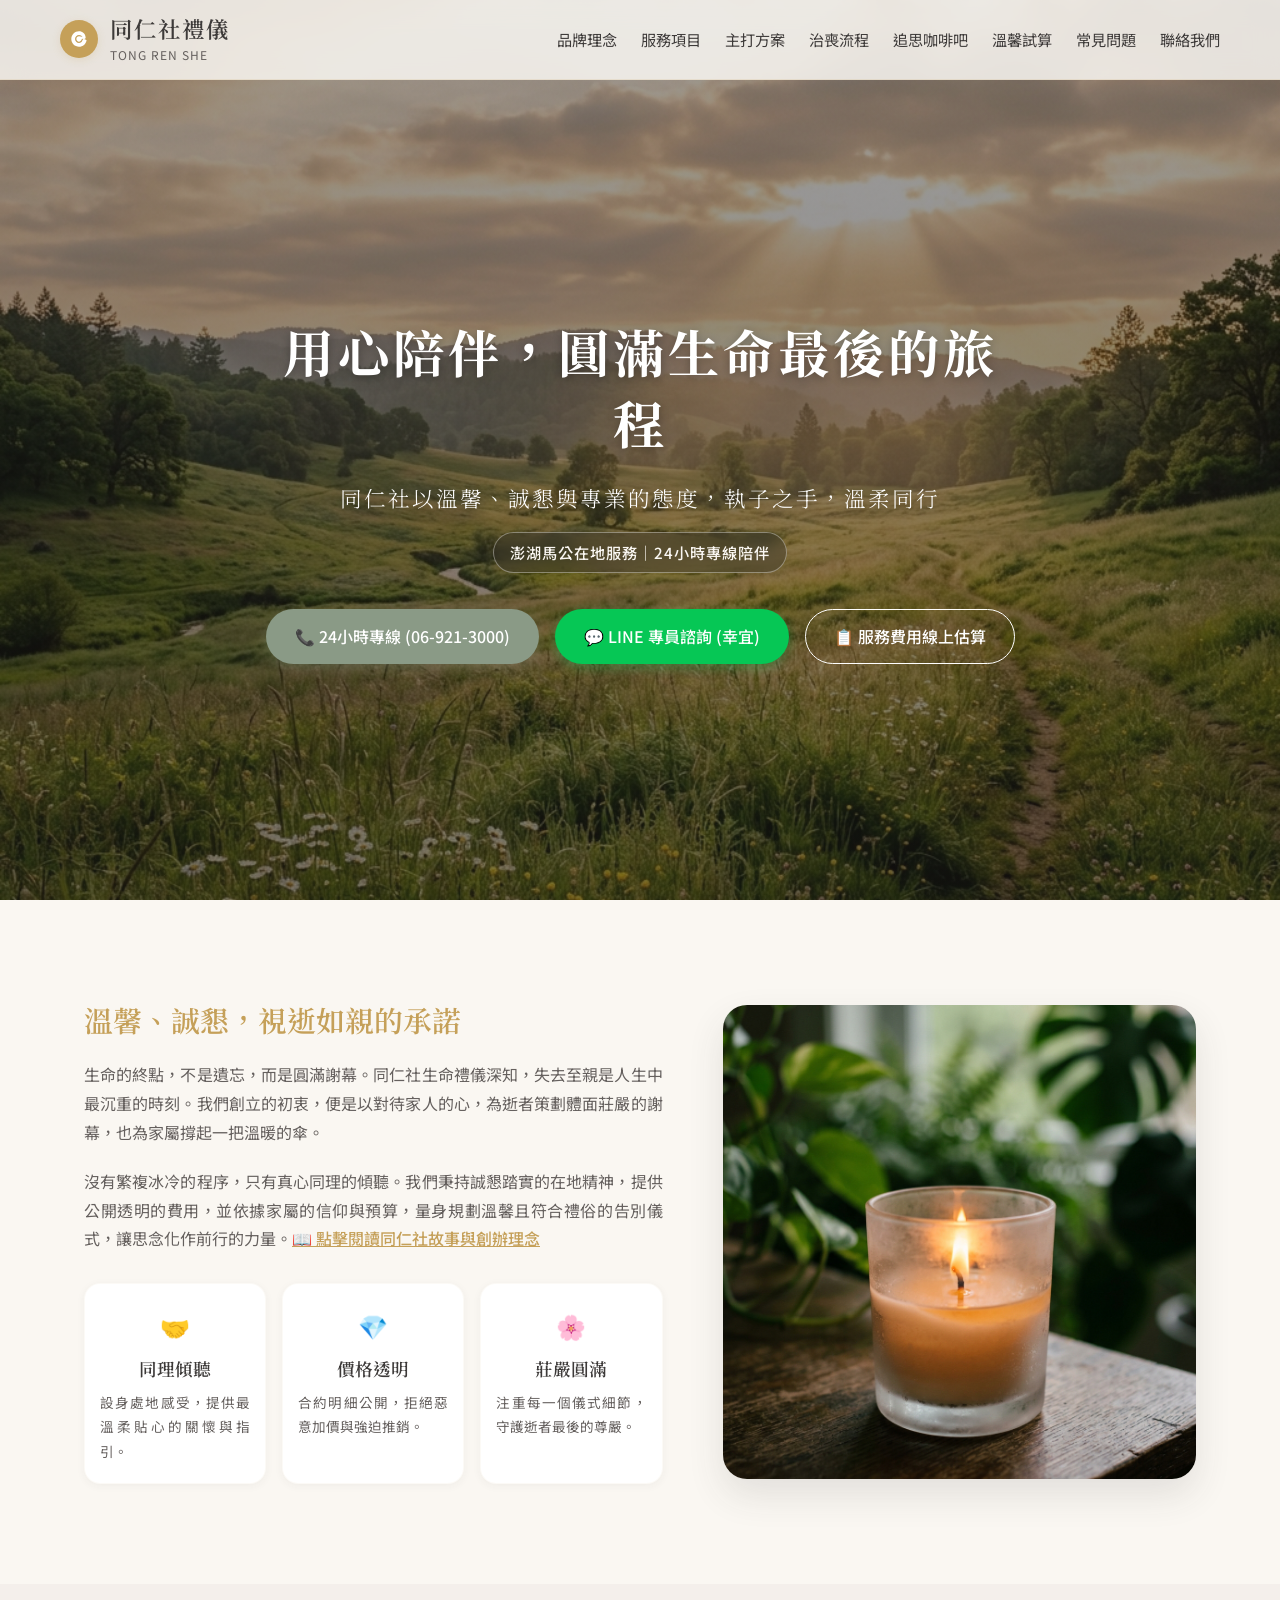
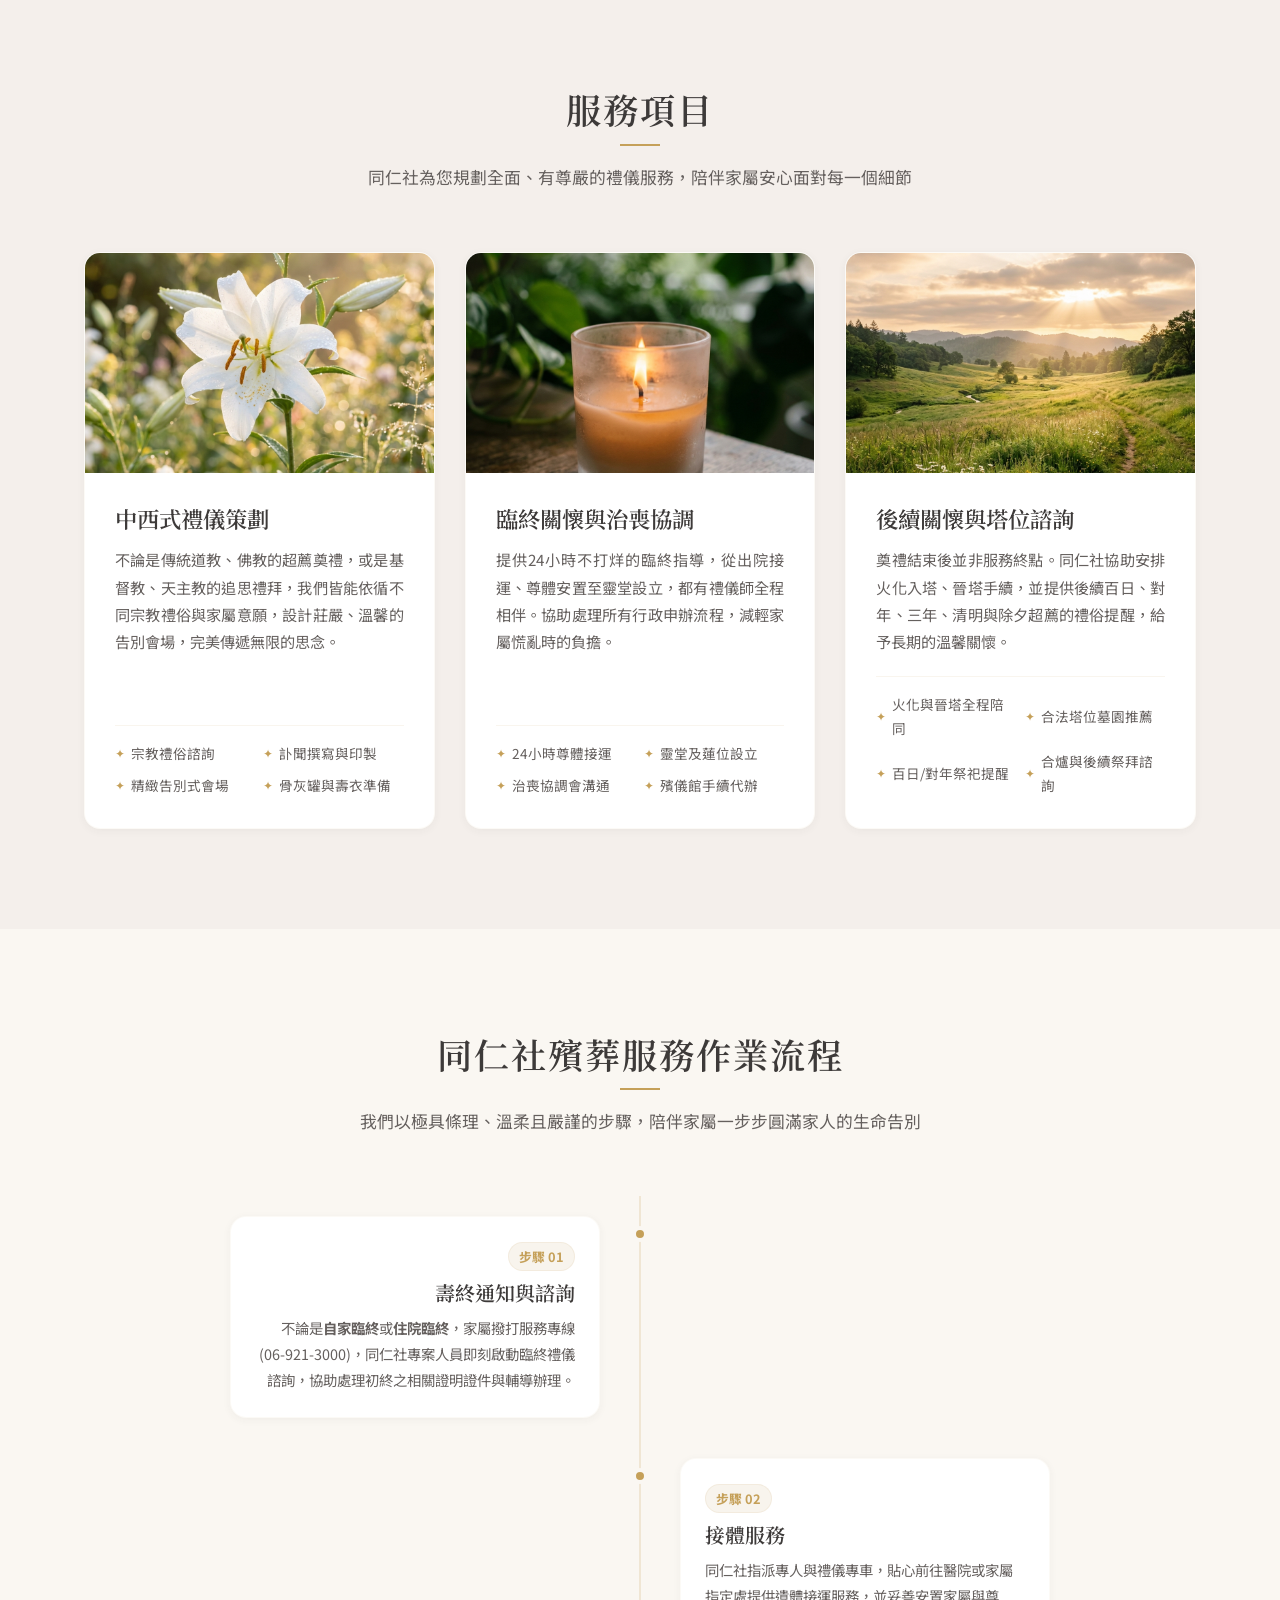
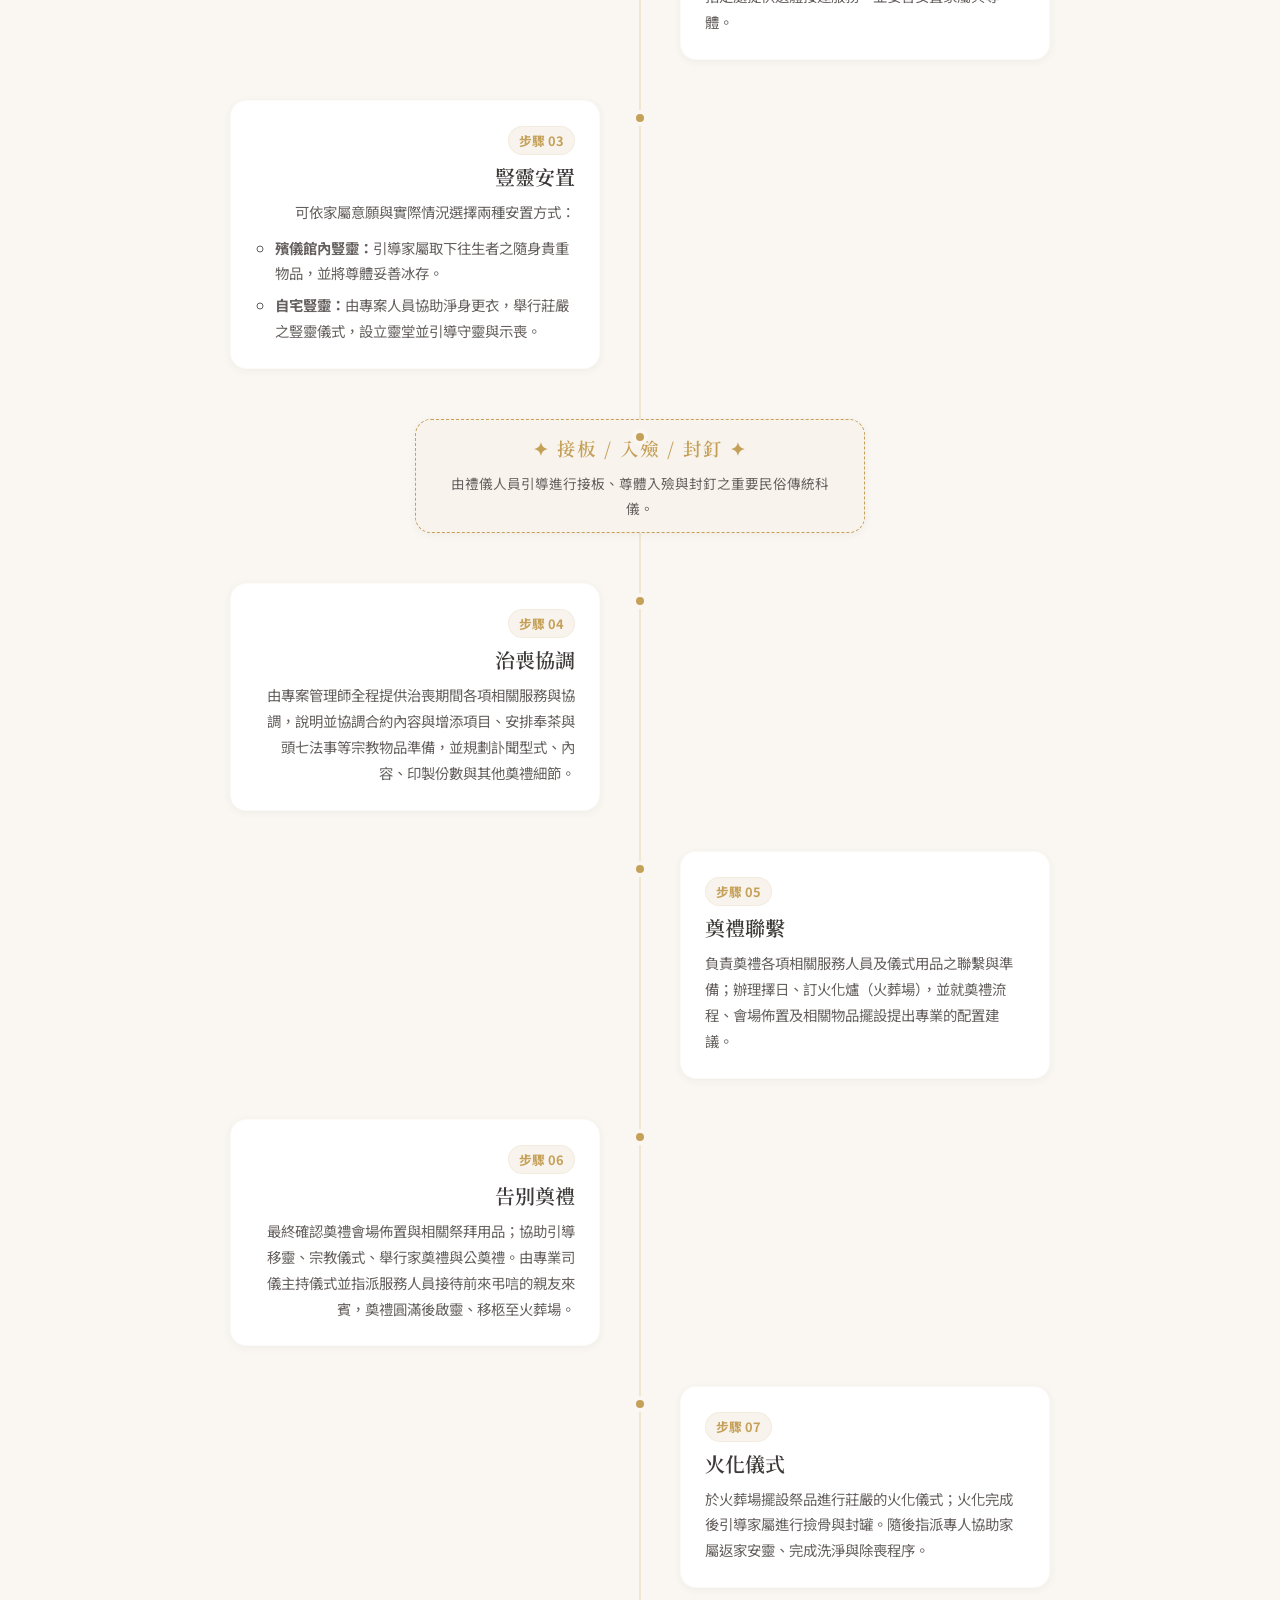
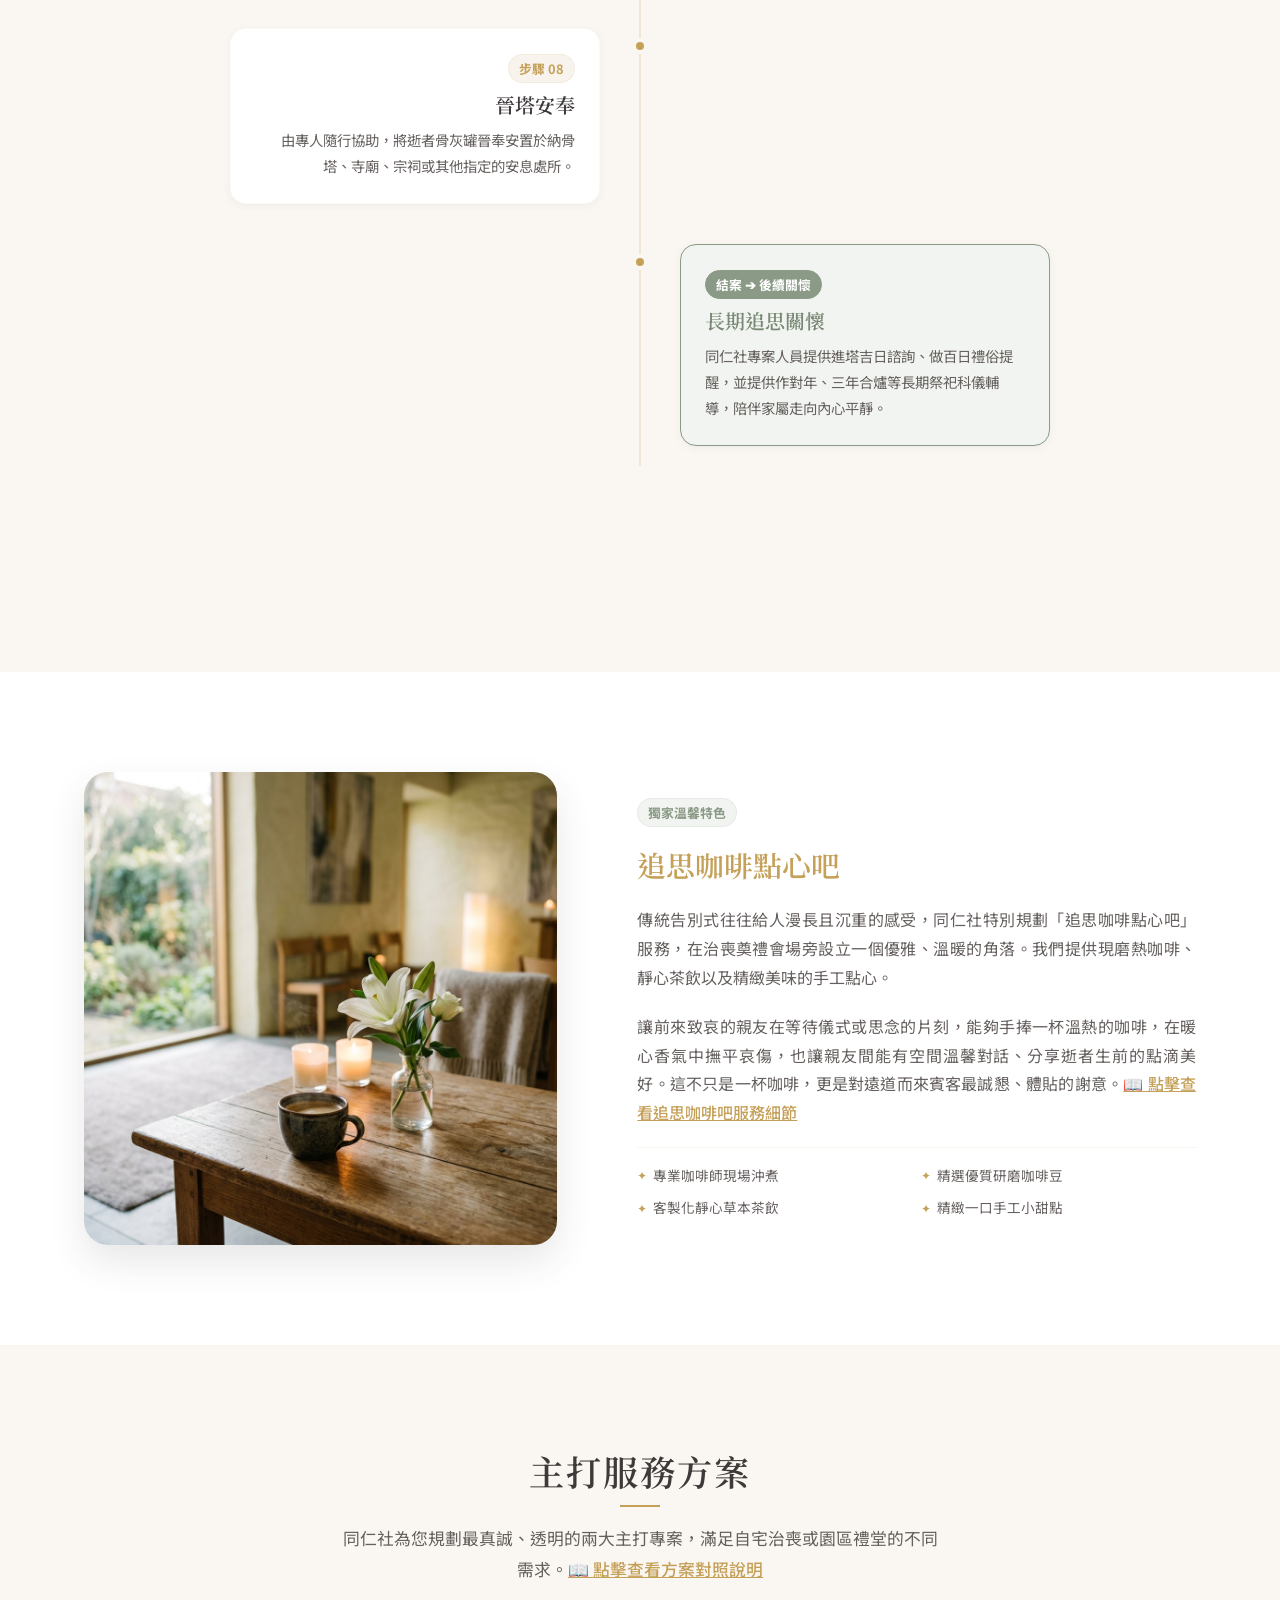
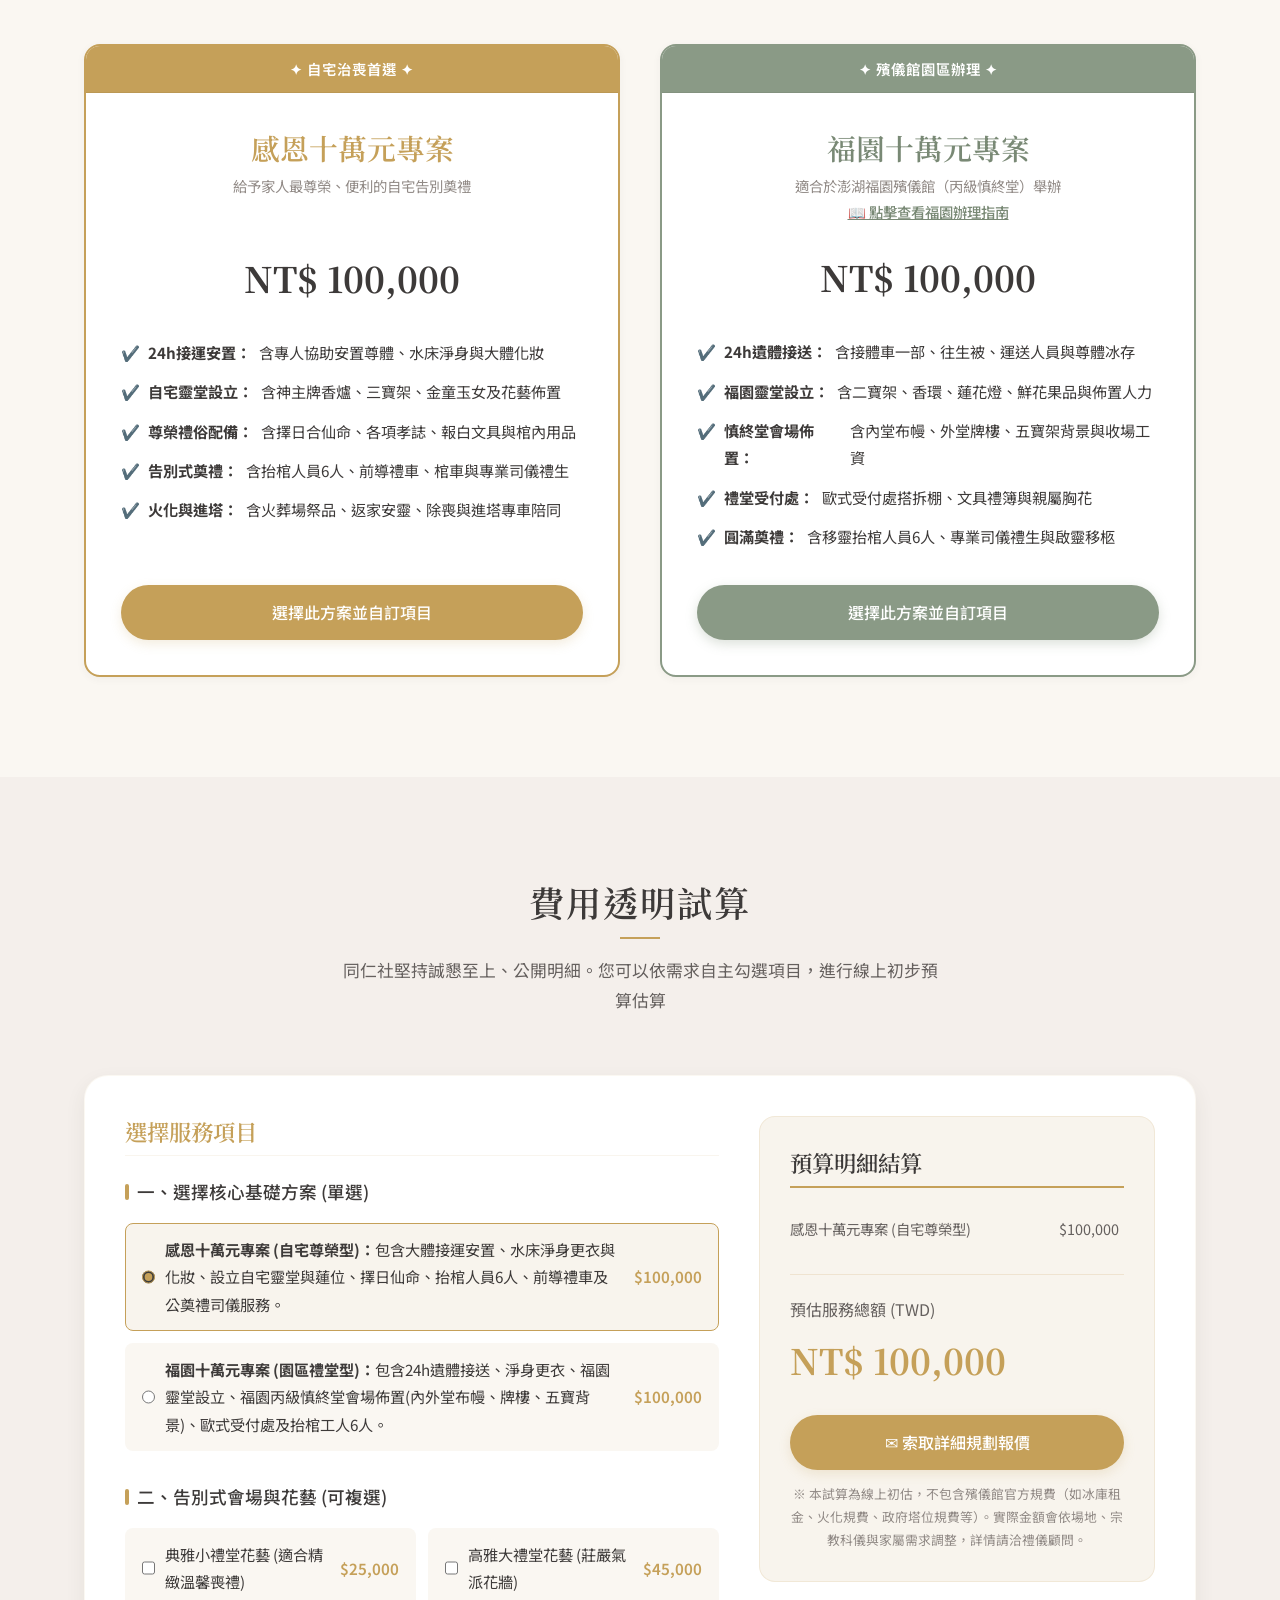
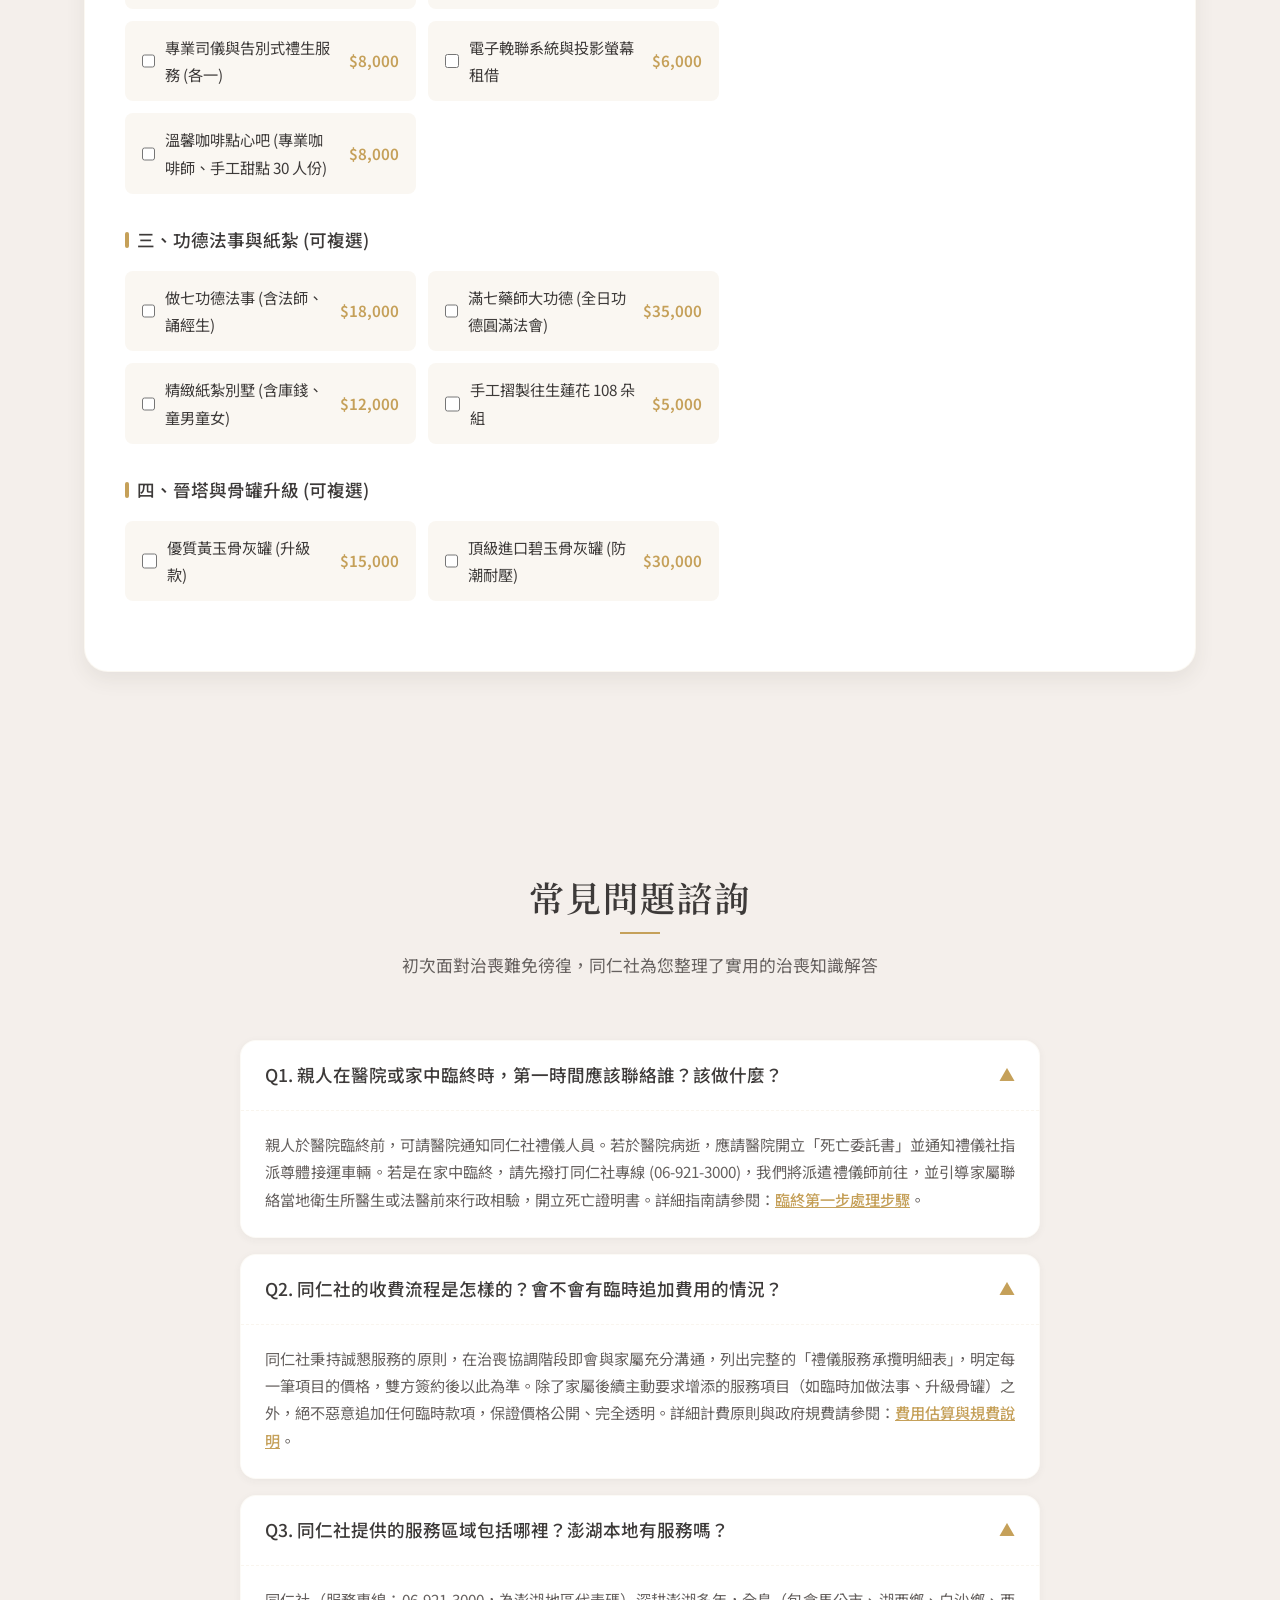
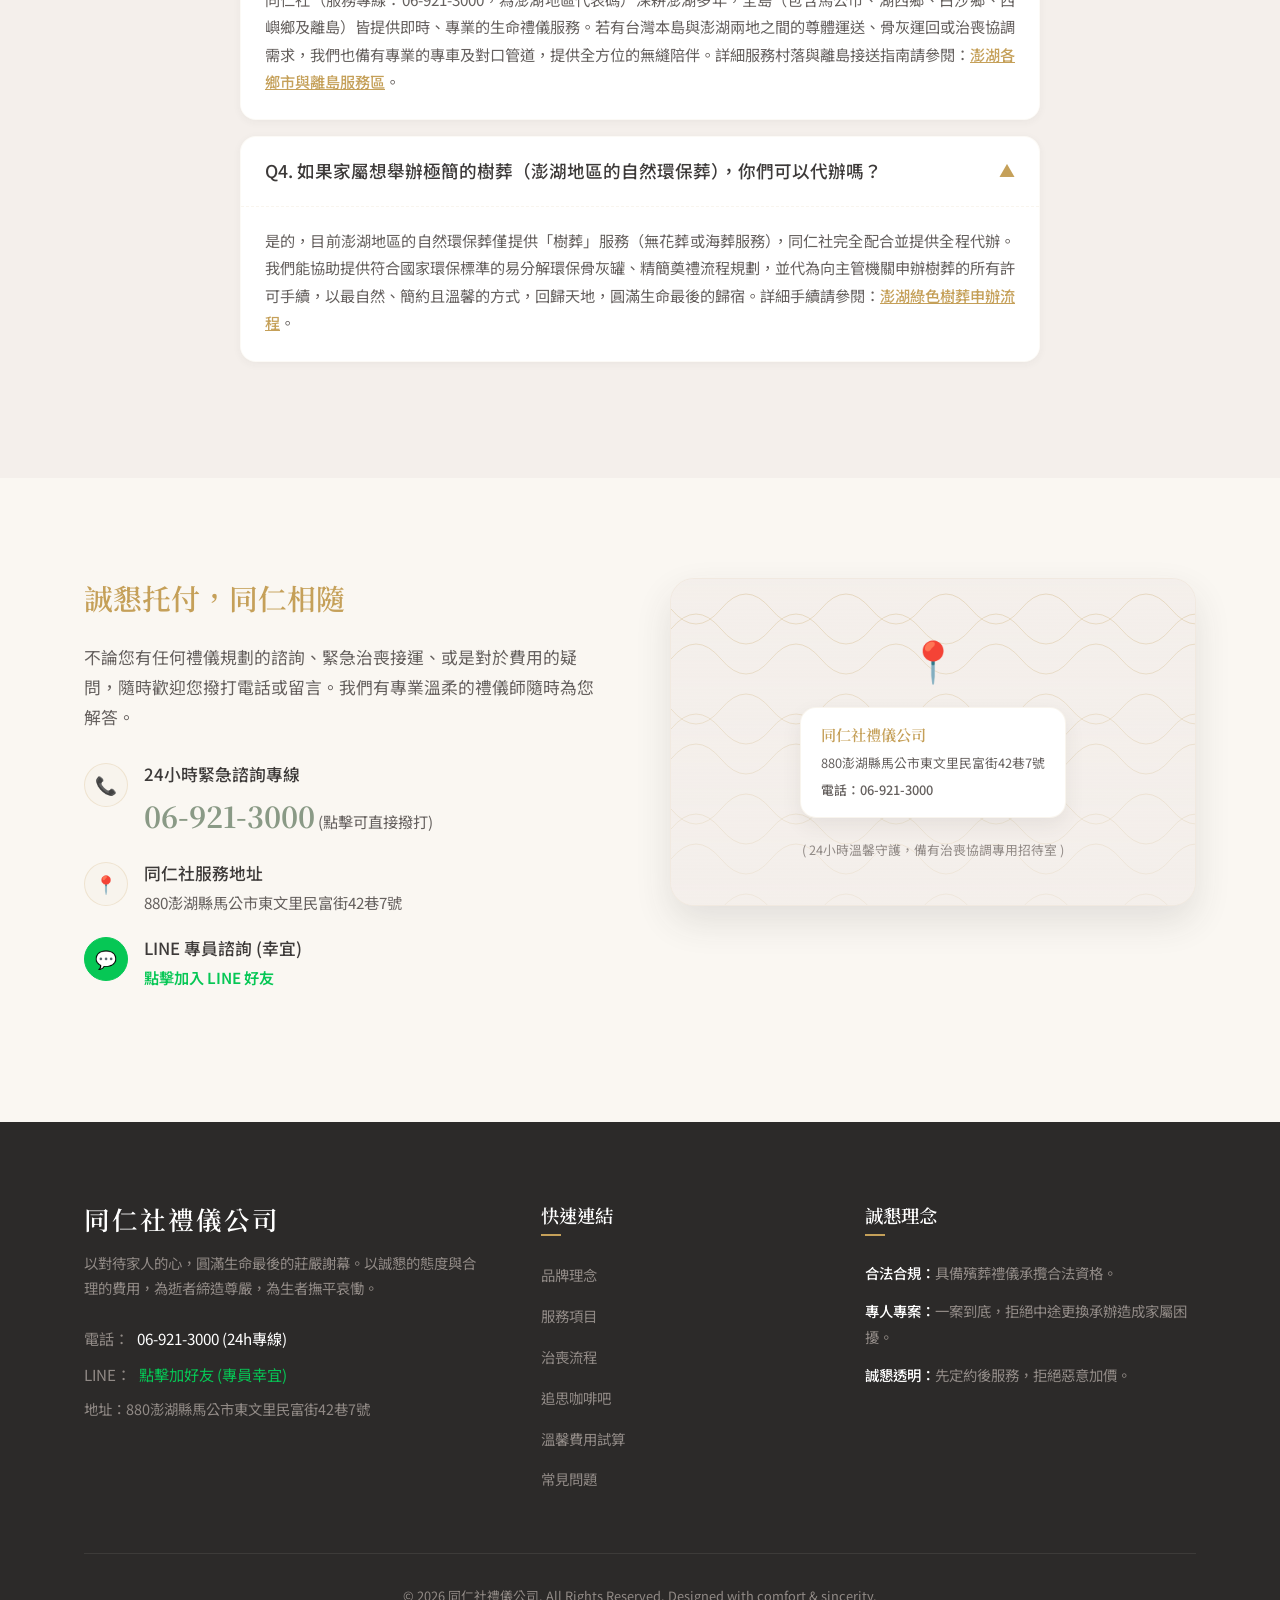
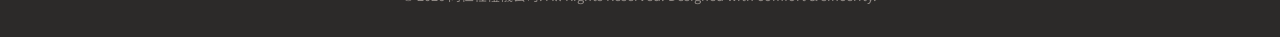
==== commit fc9bb6df: "Create about.html and coffeebar.html subpages in original warm cream styling and update sitemap.xml" ====
--- a/index.html
+++ b/index.html
@@ -96,7 +96,7 @@
             生命的終點，不是遺忘，而是圓滿謝幕。同仁社生命禮儀深知，失去至親是人生中最沉重的時刻。我們創立的初衷，便是以對待家人的心，為逝者策劃體面莊嚴的謝幕，也為家屬撐起一把溫暖的傘。
           </p>
           <p>
-            沒有繁複冰冷的程序，只有真心同理的傾聽。我們秉持誠懇踏實的在地精神，提供公開透明的費用，並依據家屬的信仰與預算，量身規劃溫馨且符合禮俗的告別儀式，讓思念化作前行的力量。
+            沒有繁複冰冷的程序，只有真心同理的傾聽。我們秉持誠懇踏實的在地精神，提供公開透明的費用，並依據家屬的信仰與預算，量身規劃溫馨且符合禮俗的告別儀式，讓思念化作前行的力量。<a href="about.html" style="color: var(--color-gold); text-decoration: underline; font-weight: 500;">📖 點擊閱讀同仁社故事與創辦理念</a>
           </p>
           
           <div class="philosophy-cards">
@@ -348,7 +348,7 @@
             傳統告別式往往給人漫長且沉重的感受，同仁社特別規劃「追思咖啡點心吧」服務，在治喪奠禮會場旁設立一個優雅、溫暖的角落。我們提供現磨熱咖啡、靜心茶飲以及精緻美味的手工點心。
           </p>
           <p>
-            讓前來致哀的親友在等待儀式或思念的片刻，能夠手捧一杯溫熱的咖啡，在暖心香氣中撫平哀傷，也讓親友間能有空間溫馨對話、分享逝者生前的點滴美好。這不只是一杯咖啡，更是對遠道而來賓客最誠懇、體貼的謝意。
+            讓前來致哀的親友在等待儀式或思念的片刻，能夠手捧一杯溫熱的咖啡，在暖心香氣中撫平哀傷，也讓親友間能有空間溫馨對話、分享逝者生前的點滴美好。這不只是一杯咖啡，更是對遠道而來賓客最誠懇、體貼的謝意。<a href="coffeebar.html" style="color: var(--color-gold); text-decoration: underline; font-weight: 500;">📖 點擊查看追思咖啡吧服務細節</a>
           </p>
           <ul class="service-list" style="margin-top: 20px; grid-template-columns: 1fr 1fr;">
             <li>專業咖啡師現場沖煮</li>
